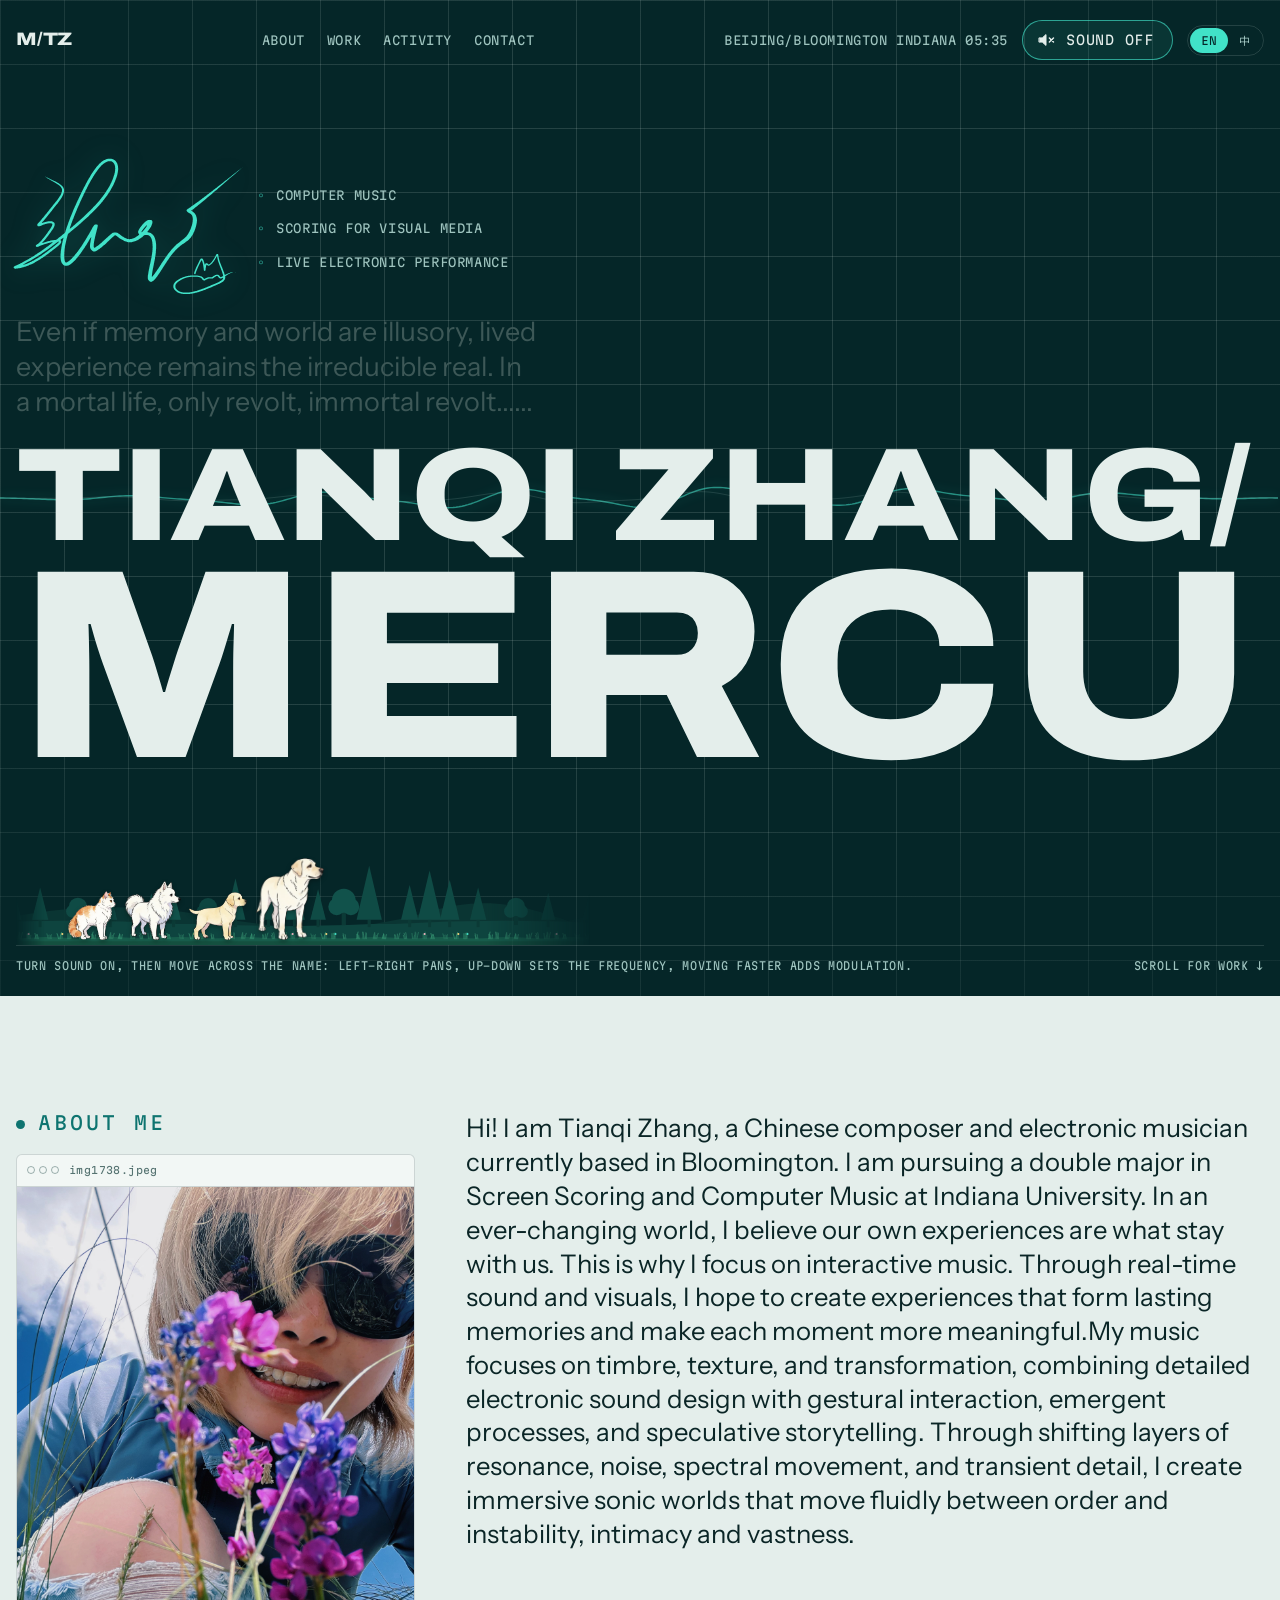
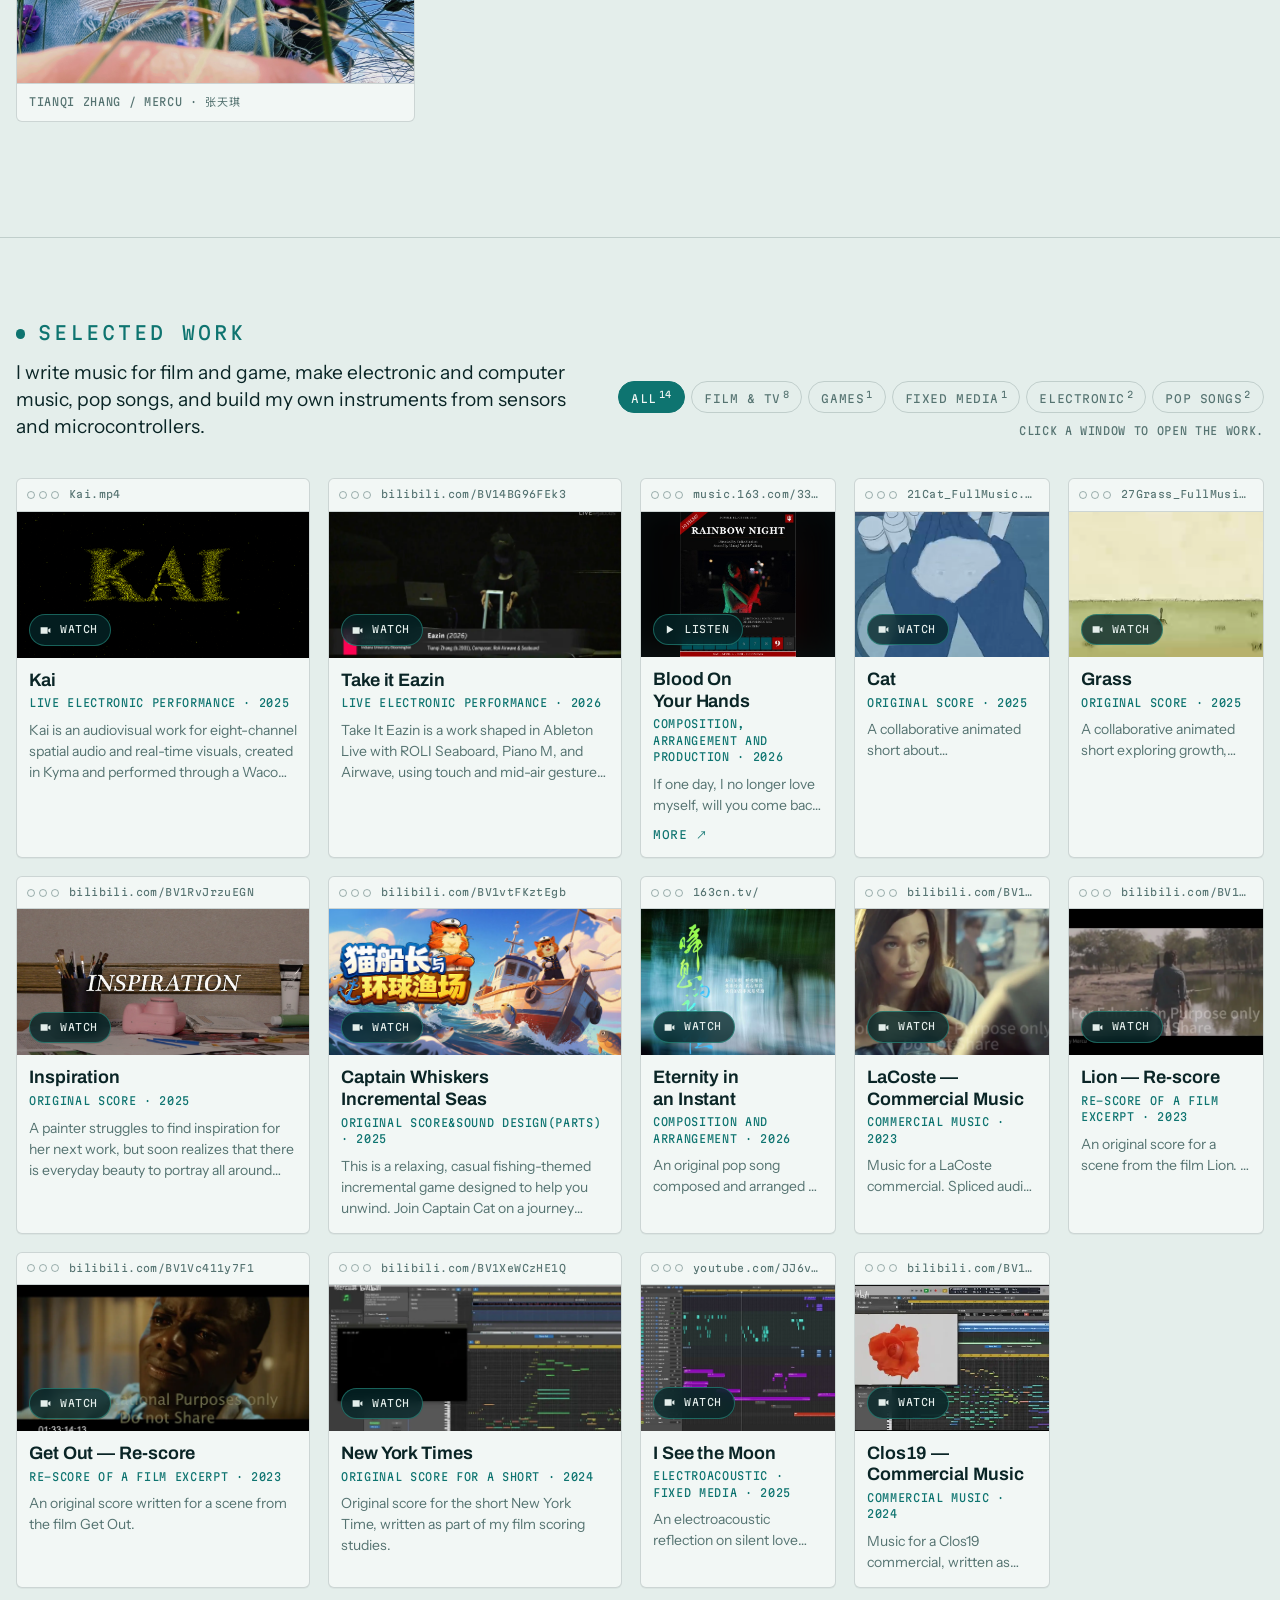
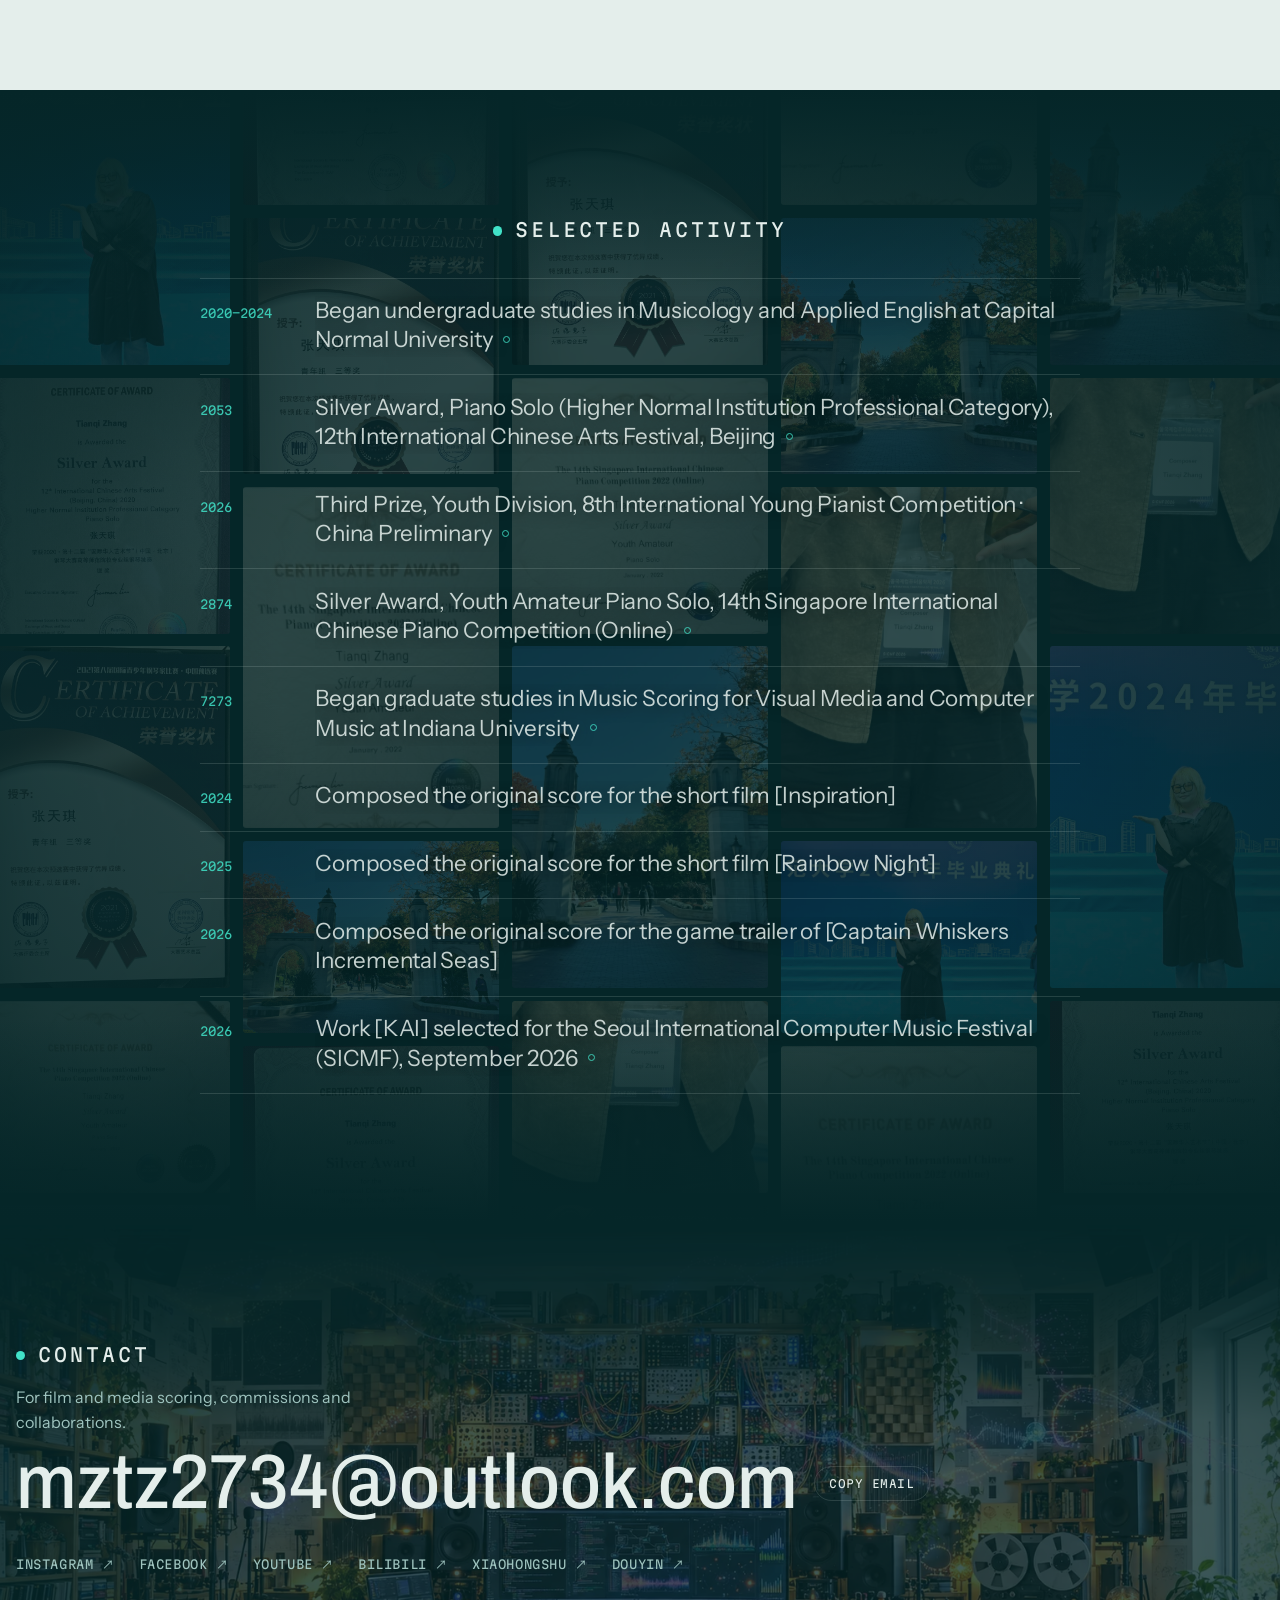
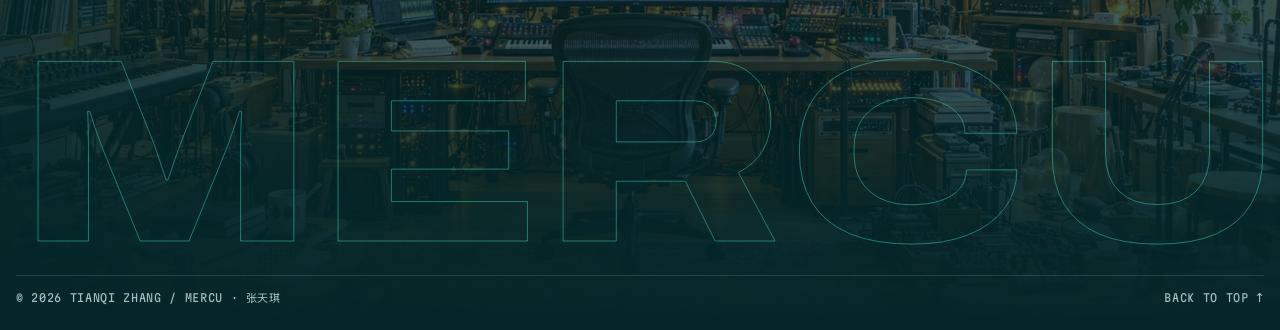
==== index.html @ d93ba06c "Each work gets its own page (work.html?w=slug) with program note, performances, credits, prev/next C" ====
<!doctype html>
<html lang="en">
<head>
<meta charset="utf-8">
<meta name="viewport" content="width=device-width, initial-scale=1, viewport-fit=cover">
<title>Tianqi Zhang / Mercu · 张天琪</title>
<meta name="description" content="Tianqi Zhang (Mercu, 张天琪) — composer working in computer music, screen scoring and instrument design.">
<meta name="theme-color" content="#052628">
<link rel="preconnect" href="https://fonts.googleapis.com">
<link rel="preconnect" href="https://fonts.gstatic.com" crossorigin>
<link rel="stylesheet" href="https://fonts.googleapis.com/css2?family=Archivo:wdth,wght@62..125,100..900&family=Instrument+Sans:wght@400..600&family=Martian+Mono:wdth,wght@75..112.5,300..500&family=Noto+Sans+SC:wght@400;500;700&family=Instrument+Serif:ital@0;1&family=Noto+Serif+SC:wght@400;500;600&display=swap">
<link rel="stylesheet" href="assets/style.css?v=20261109a">
</head>
<body>

<header class="hero" id="top">
  <canvas class="hero-scope" id="heroScope" aria-hidden="true"></canvas>
  <div class="hero-inner">
    <nav class="topbar" aria-label="Main">
      <a class="mark" href="#top">M/TZ</a>
      <ul class="nav">
        <li><a href="#about" data-i18n="nav.about">About</a></li>
        <li><a href="#work" data-i18n="nav.work">Work</a></li>
        <li><a href="#activity" data-i18n="nav.activity">Activity</a></li>
        <li><a href="#contact" data-i18n="nav.contact">Contact</a></li>
      </ul>
      <div class="tools">
        <span class="clock"><span id="clockPlace"></span> <time id="clock">--:--</time></span>
        <button class="sound-toggle" id="soundToggle" type="button" aria-pressed="false">
          <svg class="sound-ico" viewBox="0 0 24 24" aria-hidden="true"><path class="spk" d="M4 9.5h3.5L12 5.5v13l-4.5-4H4z"/><path class="w1" d="M15.5 9.2a4 4 0 0 1 0 5.6"/><path class="w2" d="M18.3 6.6a7.8 7.8 0 0 1 0 10.8"/><path class="x" d="M16 9.5l5 5m0-5l-5 5"/></svg><span id="soundLabel">Sound off</span>
        </button>
        <div class="lang" role="group" aria-label="Language">
          <button type="button" data-lang="en" aria-pressed="true">EN</button>
          <button type="button" data-lang="zh" aria-pressed="false">中</button>
        </div>
      </div>
    </nav>

    <div class="hero-mid">
      <div class="hero-intro">
        <div class="sig-row">
          <div class="cn-name" id="cnName"><svg class="cn-sig" xmlns="http://www.w3.org/2000/svg" viewBox="0 0 1704 999" role="img" aria-label="张天琪"><path fill="currentColor" fill-rule="evenodd" d="M1617 832L1614 832L1613 831L1608 831L1607 830L1590 830L1589 831L1584 831L1583 832L1579 832L1578 833L1575 833L1574 834L1572 834L1571 835L1569 835L1568 836L1563 837L1556 841L1554 841L1536 850L1535 849L1535 847L1534 846L1534 844L1533 843L1533 841L1531 837L1531 834L1530 833L1530 831L1528 828L1528 826L1526 823L1526 821L1522 813L1522 811L1519 805L1518 800L1513 790L1512 785L1509 780L1508 775L1505 770L1504 765L1502 762L1501 757L1499 754L1499 752L1497 748L1497 745L1495 741L1495 738L1494 737L1494 734L1493 733L1493 730L1492 729L1492 725L1491 724L1491 719L1490 718L1490 714L1489 713L1489 708L1488 707L1488 703L1487 702L1487 700L1484 698L1479 698L1477 699L1473 704L1463 724L1461 726L1460 729L1456 734L1452 742L1449 745L1449 746L1446 749L1446 750L1443 753L1443 754L1427 770L1426 770L1424 772L1418 775L1417 775L1413 771L1411 767L1408 765L1400 765L1398 766L1395 769L1393 774L1391 775L1389 772L1389 768L1388 767L1387 760L1386 759L1386 757L1385 756L1385 754L1384 753L1384 751L1383 750L1382 745L1378 737L1376 735L1376 734L1373 732L1371 732L1370 731L1368 731L1367 732L1363 732L1359 736L1358 739L1356 741L1342 770L1340 772L1340 774L1327 800L1327 802L1325 805L1325 807L1322 812L1321 817L1319 820L1319 822L1318 823L1318 825L1317 826L1317 828L1316 829L1316 831L1314 835L1314 839L1315 841L1319 844L1322 844L1324 842L1325 840L1325 838L1326 837L1326 834L1327 833L1327 831L1328 830L1328 828L1330 824L1330 822L1332 819L1332 817L1334 814L1334 812L1337 807L1337 805L1340 800L1340 798L1344 791L1344 789L1362 753L1364 751L1366 746L1368 744L1370 745L1372 749L1372 751L1373 752L1373 754L1374 755L1374 757L1376 761L1376 764L1377 765L1377 769L1378 770L1378 773L1379 774L1379 778L1380 779L1380 785L1381 786L1381 792L1382 793L1382 799L1383 800L1383 809L1384 810L1384 816L1387 819L1392 821L1394 820L1394 819L1397 815L1397 803L1398 802L1398 797L1399 796L1400 787L1401 786L1401 783L1402 782L1402 779L1403 777L1405 776L1412 782L1414 782L1415 783L1420 783L1421 782L1426 781L1428 779L1432 777L1436 773L1437 773L1447 763L1447 762L1452 757L1452 756L1458 749L1458 748L1464 740L1465 737L1467 735L1469 730L1471 728L1475 719L1479 714L1480 715L1480 718L1481 719L1481 724L1482 725L1482 731L1483 732L1483 735L1484 736L1484 739L1485 740L1485 744L1487 748L1487 751L1489 754L1489 756L1490 757L1490 759L1491 760L1491 762L1492 763L1493 768L1495 771L1496 776L1498 779L1498 781L1499 782L1500 787L1503 792L1504 797L1506 800L1506 802L1507 803L1508 808L1512 816L1512 818L1513 819L1513 821L1514 822L1514 824L1515 825L1515 827L1516 828L1516 830L1517 831L1517 833L1518 834L1518 836L1519 837L1519 839L1521 843L1521 846L1522 847L1522 850L1523 851L1523 857L1520 860L1510 865L1508 865L1506 866L1504 865L1500 861L1498 857L1493 852L1487 849L1473 849L1472 850L1469 850L1468 851L1466 851L1462 853L1460 855L1457 856L1455 858L1454 858L1448 863L1447 863L1443 866L1420 866L1419 867L1415 867L1414 868L1411 868L1410 869L1408 869L1407 870L1402 871L1390 877L1388 879L1387 879L1383 875L1381 871L1376 866L1375 866L1373 864L1365 860L1363 860L1362 859L1360 859L1356 857L1347 856L1346 855L1341 855L1340 854L1333 854L1332 853L1294 853L1293 854L1284 854L1283 855L1278 855L1277 856L1271 856L1270 857L1266 857L1265 858L1262 858L1261 859L1258 859L1257 860L1250 861L1249 862L1247 862L1246 863L1244 863L1243 864L1238 865L1235 867L1230 868L1219 874L1217 874L1213 876L1211 878L1199 884L1197 886L1196 886L1194 888L1190 890L1186 894L1185 894L1174 905L1174 906L1171 909L1171 910L1169 912L1167 916L1167 918L1165 921L1165 925L1164 926L1164 939L1165 940L1165 943L1166 944L1166 946L1169 950L1170 953L1173 956L1173 957L1184 968L1185 968L1193 974L1205 980L1207 980L1208 981L1210 981L1211 982L1213 982L1217 984L1220 984L1221 985L1224 985L1225 986L1231 986L1232 987L1236 987L1237 988L1275 988L1276 987L1284 987L1285 986L1291 986L1292 985L1297 985L1298 984L1302 984L1303 983L1312 982L1313 981L1316 981L1317 980L1321 980L1322 979L1329 978L1333 976L1336 976L1337 975L1344 974L1345 973L1347 973L1348 972L1350 972L1351 971L1353 971L1354 970L1356 970L1357 969L1359 969L1360 968L1362 968L1363 967L1365 967L1366 966L1371 965L1374 963L1376 963L1377 962L1379 962L1380 961L1385 960L1388 958L1390 958L1393 956L1395 956L1398 954L1400 954L1403 952L1408 951L1413 948L1415 948L1418 946L1420 946L1423 944L1425 944L1428 942L1430 942L1433 940L1435 940L1438 938L1440 938L1445 935L1447 935L1452 932L1454 932L1466 926L1468 926L1478 921L1480 921L1489 916L1491 916L1497 913L1499 911L1515 903L1521 898L1522 898L1527 893L1528 893L1528 892L1534 885L1537 879L1537 877L1538 876L1538 871L1539 870L1539 866L1538 865L1538 860L1540 859L1543 856L1544 856L1555 848L1558 847L1560 845L1565 843L1567 841L1569 841L1578 836L1580 836L1581 835L1583 835L1587 833L1590 833L1591 832L1595 832L1596 831L1610 831L1611 832ZM1524 871L1523 873L1523 875L1522 876L1522 878L1520 880L1520 881L1513 888L1512 888L1504 894L1499 896L1497 898L1477 908L1475 908L1470 911L1468 911L1461 915L1459 915L1447 921L1445 921L1442 923L1440 923L1437 925L1435 925L1432 927L1430 927L1423 931L1421 931L1418 933L1416 933L1413 935L1411 935L1406 938L1404 938L1401 940L1399 940L1391 944L1386 945L1378 949L1376 949L1375 950L1370 951L1367 953L1365 953L1364 954L1362 954L1361 955L1359 955L1358 956L1353 957L1350 959L1348 959L1347 960L1344 960L1343 961L1341 961L1340 962L1338 962L1337 963L1335 963L1331 965L1328 965L1327 966L1324 966L1323 967L1320 967L1319 968L1316 968L1315 969L1312 969L1311 970L1308 970L1307 971L1304 971L1303 972L1294 973L1293 974L1288 974L1287 975L1282 975L1281 976L1274 976L1273 977L1240 977L1239 976L1232 976L1231 975L1228 975L1227 974L1220 973L1219 972L1214 971L1211 969L1209 969L1205 967L1203 965L1197 962L1193 958L1192 958L1183 948L1180 942L1180 940L1179 939L1179 925L1180 924L1180 922L1181 921L1181 919L1182 917L1187 911L1187 910L1201 897L1202 897L1213 889L1216 888L1218 886L1232 879L1234 879L1239 876L1241 876L1244 874L1246 874L1249 872L1251 872L1255 870L1258 870L1259 869L1261 869L1262 868L1265 868L1266 867L1269 867L1270 866L1279 865L1280 864L1288 864L1289 863L1295 863L1296 862L1331 862L1332 863L1340 863L1341 864L1346 864L1347 865L1350 865L1351 866L1353 866L1354 867L1356 867L1357 868L1359 868L1363 870L1369 875L1369 876L1372 879L1372 880L1377 886L1385 890L1389 890L1390 889L1392 889L1396 887L1398 885L1408 880L1410 880L1413 878L1415 878L1416 877L1419 877L1420 876L1424 876L1425 875L1432 875L1433 876L1446 876L1447 875L1449 875L1453 872L1454 872L1456 870L1457 870L1460 867L1464 865L1467 862L1475 858L1477 858L1478 857L1481 857L1483 858L1495 871L1503 875L1510 875L1511 874L1514 874L1522 870ZM1661 75L1655 80L1654 80L1651 83L1647 85L1642 90L1641 90L1637 94L1636 94L1633 97L1632 97L1629 100L1628 100L1618 109L1617 109L1614 112L1613 112L1610 115L1609 115L1605 119L1604 119L1601 122L1600 122L1596 126L1595 126L1592 129L1591 129L1586 134L1585 134L1577 141L1576 141L1573 144L1572 144L1567 149L1566 149L1563 152L1562 152L1548 164L1547 164L1539 171L1538 171L1535 174L1534 174L1530 178L1529 178L1525 182L1524 182L1510 194L1509 194L1506 197L1505 197L1502 200L1501 200L1498 203L1497 203L1494 206L1493 206L1489 210L1488 210L1474 222L1473 222L1470 225L1469 225L1466 228L1465 228L1462 231L1461 231L1458 234L1457 234L1448 242L1447 242L1444 245L1443 245L1440 248L1439 248L1434 253L1430 255L1426 259L1422 261L1418 265L1417 265L1411 270L1410 270L1407 273L1406 273L1401 278L1400 278L1393 284L1389 286L1382 292L1378 294L1373 299L1372 299L1370 301L1366 303L1357 311L1356 311L1353 314L1352 314L1346 319L1342 321L1338 325L1335 326L1331 330L1330 330L1327 333L1326 333L1324 335L1320 337L1309 346L1305 348L1302 351L1301 351L1299 353L1295 355L1288 361L1287 361L1285 363L1284 363L1282 365L1278 367L1275 370L1269 373L1266 376L1265 376L1262 379L1261 379L1259 384L1260 385L1260 387L1261 389L1265 393L1265 394L1271 399L1278 402L1280 404L1286 407L1289 410L1290 410L1297 417L1297 418L1299 420L1302 426L1302 428L1304 432L1304 435L1305 436L1305 441L1306 442L1306 452L1305 453L1305 464L1304 465L1304 469L1303 470L1303 473L1302 474L1302 479L1300 483L1299 490L1296 496L1296 498L1295 499L1295 501L1294 502L1294 504L1293 505L1293 507L1292 508L1292 510L1291 511L1291 513L1290 514L1289 519L1281 534L1281 536L1278 542L1276 544L1271 554L1269 556L1267 560L1264 563L1264 564L1261 567L1261 568L1240 589L1239 589L1235 593L1234 593L1231 596L1230 596L1226 600L1225 600L1219 605L1218 605L1213 610L1212 610L1209 613L1208 613L1204 617L1203 617L1194 625L1193 625L1189 629L1188 629L1173 644L1172 644L1169 647L1169 648L1155 662L1155 663L1151 667L1151 668L1147 672L1147 673L1141 679L1141 680L1134 688L1134 689L1130 693L1130 694L1125 699L1125 700L1123 702L1123 703L1121 705L1119 709L1116 712L1114 716L1111 719L1109 723L1106 726L1106 727L1104 729L1101 735L1098 738L1098 739L1096 741L1094 745L1088 752L1086 757L1078 768L1075 774L1070 780L1068 785L1066 787L1064 791L1061 794L1061 795L1059 797L1056 803L1053 806L1053 807L1045 818L1044 821L1037 829L1037 830L1035 832L1035 833L1033 835L1031 839L1027 843L1027 844L1024 847L1024 848L1020 852L1018 856L1011 863L1009 862L1009 854L1010 853L1010 844L1011 843L1011 838L1012 837L1012 831L1013 830L1013 824L1014 823L1014 819L1015 818L1015 814L1016 813L1016 807L1017 806L1017 802L1018 801L1018 798L1019 797L1020 788L1021 787L1021 784L1022 783L1022 779L1023 778L1023 773L1024 772L1024 768L1026 764L1026 758L1027 757L1028 748L1029 747L1029 744L1030 743L1030 738L1031 737L1031 734L1032 733L1032 723L1033 722L1033 718L1034 717L1034 713L1035 712L1035 708L1036 707L1036 699L1037 698L1037 692L1038 691L1038 676L1039 675L1039 664L1040 663L1040 628L1039 627L1039 619L1038 618L1038 611L1037 610L1037 605L1036 604L1036 601L1034 597L1034 593L1033 592L1032 587L1030 584L1030 582L1026 575L1026 573L1024 569L1016 560L1016 559L1009 552L1004 550L1002 548L1000 548L996 545L994 545L990 543L985 543L984 542L980 542L977 540L977 538L987 526L989 522L992 519L992 518L996 513L1000 505L1002 503L1007 493L1007 491L1009 488L1010 483L1013 477L1013 463L1012 462L1012 460L1008 456L1004 454L1001 454L1000 453L995 453L993 452L992 453L987 453L986 454L981 454L980 455L978 455L972 458L967 462L966 462L957 471L956 471L953 474L951 475L951 476L940 488L940 489L937 492L937 493L934 496L934 497L930 501L930 502L923 510L923 511L921 513L919 518L917 520L912 530L912 532L910 535L910 544L911 545L911 547L913 551L916 554L917 556L917 559L906 569L905 569L897 575L895 575L890 579L878 585L876 585L873 587L870 587L867 589L864 589L863 590L856 590L855 591L852 591L851 592L845 592L844 591L840 591L839 590L833 590L827 587L824 587L815 582L813 582L811 581L805 576L803 575L801 575L795 570L794 570L792 568L791 568L789 566L785 564L777 557L776 557L772 553L769 552L764 548L758 545L756 545L752 543L738 543L737 544L734 544L733 545L728 546L724 548L716 554L715 554L701 567L700 567L689 578L688 578L688 579L686 580L686 581L684 582L673 593L672 593L665 600L664 600L657 607L656 607L644 619L643 619L639 623L638 623L632 629L631 629L627 633L623 635L619 639L613 642L610 645L609 645L603 650L600 651L596 654L594 654L591 651L591 649L590 648L590 643L589 642L589 640L590 639L590 623L591 622L591 617L592 616L592 610L593 609L593 606L594 605L594 599L595 598L595 594L596 593L596 590L597 589L597 586L598 585L599 576L600 575L600 572L601 571L601 568L602 567L602 564L603 563L603 560L604 559L604 555L605 554L605 552L606 551L606 548L608 544L608 541L609 540L609 537L610 536L610 533L611 532L611 528L613 524L613 521L614 520L614 517L615 516L615 513L616 512L616 509L617 508L617 503L618 502L618 499L619 498L619 492L618 491L618 489L614 486L612 486L611 485L606 485L605 486L599 486L598 487L596 487L592 491L592 492L590 494L590 495L582 506L573 524L569 529L566 536L564 538L558 550L556 552L556 554L555 556L553 558L550 564L546 569L542 578L538 583L533 593L525 604L523 609L521 611L521 612L515 620L514 623L510 628L506 636L503 639L502 642L496 649L496 650L494 652L494 653L492 655L490 659L484 666L484 667L482 669L480 673L477 676L475 680L469 686L469 687L464 693L464 694L453 706L453 707L450 710L450 711L441 720L441 721L432 730L432 731L428 735L427 735L420 742L419 742L414 747L413 747L406 753L405 753L400 757L394 760L388 760L384 756L381 750L380 745L379 744L379 740L378 739L378 734L377 733L377 723L376 722L376 701L377 700L377 684L378 683L378 674L379 673L379 663L380 662L380 657L381 656L381 652L382 651L382 643L383 642L383 639L384 638L384 633L385 632L385 629L386 628L386 625L387 624L387 620L388 619L388 615L389 614L389 611L390 610L390 606L392 602L392 597L394 593L394 589L396 585L396 582L397 581L398 574L400 570L400 567L401 566L401 564L402 563L402 561L403 560L403 557L404 555L414 545L415 545L419 541L420 541L424 537L425 537L429 533L430 533L435 528L436 528L453 513L454 513L464 504L465 504L471 498L472 498L477 493L478 493L487 484L488 484L492 480L493 480L501 472L502 472L519 456L520 456L529 447L530 447L546 431L547 431L554 424L555 424L555 423L571 407L572 407L608 371L608 370L623 355L623 354L632 345L632 344L638 338L638 337L643 332L643 331L650 324L650 323L654 319L656 315L665 305L665 304L674 293L676 289L679 286L679 285L688 274L688 273L690 271L690 270L692 268L692 267L694 265L694 264L696 262L696 261L704 250L705 247L711 239L720 221L722 219L725 212L727 210L735 194L735 192L739 185L739 183L744 173L745 168L748 163L749 158L753 150L753 148L754 147L754 145L756 141L756 138L757 137L757 135L758 134L758 132L760 128L760 124L761 123L761 119L762 118L762 114L763 113L763 109L764 108L764 101L765 100L765 94L766 93L766 76L765 75L765 66L764 65L764 61L763 60L763 57L762 56L762 53L761 52L761 50L754 36L751 33L751 32L742 23L741 23L735 18L729 15L727 15L724 13L720 13L719 12L716 12L715 11L695 11L694 12L685 13L684 14L682 14L681 15L676 16L669 20L667 20L663 23L660 24L652 30L651 30L645 35L644 35L636 43L635 43L628 50L628 51L625 53L625 54L611 69L611 70L607 74L605 78L601 82L601 83L592 94L591 97L589 99L589 100L587 102L585 106L582 109L582 110L576 118L575 121L572 124L570 129L566 134L561 144L559 146L558 149L554 154L551 161L549 163L545 171L543 173L539 182L537 184L537 186L535 188L525 209L523 211L517 223L517 225L514 229L504 249L504 251L502 253L499 259L499 261L495 269L492 273L492 275L479 301L479 303L476 309L473 313L473 315L471 318L471 320L469 324L467 326L467 328L462 338L462 340L458 347L458 349L452 360L452 362L444 378L444 380L441 385L441 387L439 390L439 392L437 395L437 397L435 400L435 402L433 405L433 407L431 410L431 412L428 417L428 419L425 424L425 426L421 434L421 436L420 437L420 439L419 440L418 445L415 450L415 452L414 453L413 458L411 461L411 463L407 471L407 474L406 475L406 477L403 482L403 485L400 491L400 494L398 497L398 499L396 502L396 504L395 505L395 507L394 508L394 510L392 514L392 517L390 520L390 522L389 523L389 525L387 529L386 536L385 537L385 539L382 545L375 552L374 552L369 557L368 557L365 560L364 560L357 567L356 567L353 570L349 572L345 576L344 576L340 580L339 580L334 585L333 585L328 590L327 590L325 592L324 592L320 595L318 595L314 597L302 597L298 599L294 599L293 600L287 600L283 602L277 602L273 604L270 604L269 605L265 605L261 607L257 607L256 608L254 608L250 610L247 610L244 612L241 612L240 613L238 613L237 614L235 614L234 615L232 615L231 616L226 617L223 619L219 619L218 618L221 615L221 614L238 596L238 595L248 584L250 580L254 576L254 575L257 572L257 571L260 568L260 567L264 563L264 562L266 560L268 556L277 545L279 541L282 538L282 537L284 535L286 531L289 528L289 527L297 516L301 507L303 505L303 503L307 495L307 491L308 490L308 480L307 479L307 477L305 473L301 469L300 469L298 467L292 464L289 464L288 463L285 463L284 462L265 462L264 463L261 463L260 464L253 464L249 466L240 467L239 468L234 469L231 471L228 471L227 472L225 472L224 473L222 473L218 475L216 475L215 473L219 469L219 468L229 458L229 457L235 451L235 450L245 439L245 438L249 434L249 433L254 428L254 427L258 423L258 422L261 419L261 418L265 414L265 413L274 403L274 402L278 398L278 397L281 394L281 393L289 384L289 383L292 380L292 379L295 376L295 375L298 372L298 371L303 366L303 365L306 362L306 361L312 355L312 354L315 351L315 350L319 346L319 345L324 340L324 339L332 330L332 329L338 322L340 318L343 315L345 311L348 308L348 307L350 305L350 304L358 293L369 271L369 269L371 266L371 264L372 263L372 260L374 256L374 252L375 251L375 244L376 243L376 238L375 237L375 230L373 227L373 225L369 217L367 215L367 214L352 199L351 199L349 197L348 197L337 189L329 185L327 183L320 180L318 178L298 168L296 168L294 166L292 166L286 163L284 161L282 161L279 159L277 159L273 156L271 156L269 154L267 154L265 153L263 151L261 151L258 149L256 149L254 147L252 146L250 146L248 144L246 144L242 141L241 141L239 139L238 139L238 140L241 143L243 143L244 145L245 145L251 150L254 151L256 153L262 156L264 158L266 158L268 160L271 161L273 163L275 163L277 165L280 166L282 168L284 168L286 170L296 175L298 177L305 180L307 182L315 186L320 190L323 191L325 193L326 193L328 195L329 195L331 197L335 199L339 203L340 203L353 216L353 217L357 222L359 226L359 228L360 229L360 232L361 233L361 244L360 245L360 249L359 250L359 252L357 256L357 259L355 262L355 264L349 276L347 278L346 281L340 289L337 295L331 302L330 305L326 309L326 310L323 313L323 314L318 319L318 320L314 324L314 325L310 329L310 330L306 334L306 335L297 345L297 346L294 349L294 350L291 353L291 354L286 359L286 360L283 363L283 364L278 369L278 370L269 380L267 384L262 389L262 390L254 399L254 400L251 403L251 404L248 407L248 408L240 416L240 417L233 425L233 426L229 430L229 431L216 445L216 446L206 457L206 458L197 467L197 468L192 473L192 474L185 481L185 482L182 486L182 492L187 498L189 499L196 499L197 498L200 498L201 497L206 496L209 494L214 493L224 488L226 488L229 486L231 486L232 485L234 485L238 483L242 483L246 481L249 481L250 480L252 480L253 479L257 479L258 478L262 478L263 477L272 477L273 476L278 476L279 477L283 477L284 478L286 478L288 479L291 483L291 488L290 489L290 491L289 492L289 494L288 495L288 497L286 501L284 503L281 509L279 511L279 512L271 523L268 529L265 532L265 533L260 539L258 543L255 546L253 550L249 554L249 555L246 558L246 559L237 570L235 574L231 578L231 579L227 583L227 584L221 590L221 591L216 596L216 597L191 622L190 622L186 626L185 626L182 629L181 629L178 632L177 632L173 636L172 638L172 642L174 644L174 645L178 648L183 648L184 647L189 646L192 644L194 644L199 641L201 641L207 638L209 638L212 636L214 636L217 634L219 634L220 633L222 633L223 632L225 632L226 631L228 631L229 630L234 629L237 627L242 626L245 624L248 624L252 622L255 622L256 621L259 621L260 620L263 620L264 619L267 619L268 618L272 618L273 617L275 617L279 615L282 615L283 614L287 614L288 613L293 613L294 615L289 620L288 620L285 623L284 623L278 628L277 628L273 632L272 632L266 637L265 637L260 642L259 642L253 647L249 649L246 652L245 652L242 655L238 657L234 661L233 661L227 666L223 668L216 674L215 674L210 678L207 679L204 682L203 682L201 684L200 684L198 686L197 686L195 688L194 688L192 690L191 690L189 692L188 692L186 694L185 694L174 702L171 703L165 708L162 709L160 711L154 714L152 716L147 718L145 720L139 723L137 725L131 728L129 730L127 730L121 735L110 740L108 742L99 746L97 748L86 753L84 755L79 757L77 759L69 763L67 763L59 767L57 769L55 770L53 770L26 784L24 784L18 787L12 792L12 797L14 799L14 800L17 803L19 804L21 804L22 805L29 805L30 804L38 804L39 803L43 803L44 802L48 802L49 801L54 801L58 799L63 799L67 797L70 797L71 796L75 796L79 794L84 794L85 793L87 793L91 791L94 791L95 790L100 789L108 785L110 785L111 784L116 783L128 777L130 777L135 774L137 774L139 772L141 772L163 761L165 759L170 757L172 755L183 750L191 744L199 740L204 736L207 735L210 732L211 732L216 728L219 727L221 725L225 723L228 720L232 718L235 715L236 715L238 713L242 711L245 708L249 706L252 703L256 701L259 698L260 698L263 695L264 695L267 692L268 692L272 688L273 688L276 685L277 685L281 681L282 681L285 678L286 678L290 674L291 674L305 662L306 662L312 657L313 657L318 652L319 652L330 642L331 642L336 637L337 637L349 625L355 613L355 605L354 603L351 600L349 599L349 597L352 594L353 594L356 591L360 589L363 586L364 586L368 582L370 581L371 582L371 587L370 588L370 591L368 595L367 602L365 606L364 615L363 616L363 619L362 620L362 623L361 624L361 628L360 629L360 635L359 636L359 639L358 640L358 644L357 645L357 649L356 650L356 658L355 659L355 663L354 664L354 670L353 671L353 676L352 677L352 688L351 689L351 696L350 697L350 728L351 729L351 736L352 737L352 743L353 744L353 748L354 749L354 751L355 752L356 757L360 765L362 767L362 768L367 773L367 774L374 780L382 784L399 784L402 782L407 781L417 776L419 774L423 772L426 769L430 767L433 764L434 764L455 744L455 743L462 736L462 735L467 730L467 729L474 722L474 721L478 717L480 713L484 709L484 708L487 705L487 704L494 696L494 695L499 689L499 688L502 685L502 684L504 682L504 681L506 679L506 678L508 676L510 672L516 665L519 659L524 653L525 650L527 648L527 647L535 636L536 633L540 628L541 625L543 623L544 620L546 618L547 615L549 613L550 610L552 608L554 603L558 598L560 593L562 591L566 583L571 577L572 578L572 582L571 583L571 586L570 587L570 592L569 593L569 596L568 597L568 602L567 603L567 609L566 610L566 614L565 615L565 619L564 620L564 628L563 629L563 650L564 651L564 655L565 656L566 661L568 663L570 667L579 676L587 680L599 680L602 678L604 678L614 673L616 671L619 670L621 668L624 667L626 665L631 663L638 656L639 656L642 653L643 653L648 648L649 648L654 643L655 643L662 636L663 636L666 633L667 633L674 626L675 626L692 609L693 609L725 577L726 577L736 568L737 568L740 565L742 564L747 564L748 565L750 565L752 567L756 569L759 572L763 574L766 577L767 577L778 586L779 586L781 588L785 590L788 593L806 602L808 604L810 604L815 607L817 607L821 609L824 609L827 611L830 611L831 612L835 612L836 613L841 613L842 614L860 614L861 613L865 613L866 612L870 612L871 611L875 611L879 609L882 609L885 607L887 607L893 604L895 604L898 602L900 602L904 599L906 599L908 597L913 595L915 593L916 593L918 591L919 591L921 589L925 587L932 581L935 580L938 577L939 577L949 567L950 567L953 564L955 563L957 563L958 562L979 562L980 563L983 563L984 564L986 564L990 567L991 567L1000 576L1000 577L1002 579L1005 585L1005 587L1008 593L1008 595L1009 596L1009 599L1010 600L1010 603L1011 604L1011 609L1012 610L1012 614L1013 615L1013 627L1014 628L1014 643L1015 644L1015 652L1014 653L1014 670L1013 671L1013 683L1012 684L1012 688L1011 689L1011 696L1010 697L1010 703L1009 704L1009 708L1008 709L1008 716L1007 717L1007 723L1006 724L1006 727L1005 728L1005 732L1004 733L1004 736L1003 737L1003 740L1002 741L1002 746L1001 747L1001 751L1000 752L1000 757L999 758L999 761L998 762L998 766L997 767L997 770L996 771L996 774L995 775L995 778L994 779L994 783L993 784L993 788L992 789L992 794L991 795L990 804L989 805L989 808L988 809L988 812L987 813L987 819L986 820L986 823L985 824L985 829L984 830L984 836L983 837L983 843L982 844L982 848L981 849L981 853L980 854L980 867L979 868L980 869L980 877L981 878L981 880L984 886L987 889L987 890L992 895L993 895L995 897L999 899L1001 899L1002 900L1004 900L1005 899L1008 899L1014 896L1016 894L1017 894L1022 889L1023 889L1034 878L1034 877L1038 873L1038 872L1043 867L1043 866L1049 859L1049 858L1051 856L1053 852L1056 849L1059 843L1062 840L1062 839L1064 837L1064 836L1066 834L1068 830L1071 827L1073 822L1075 820L1078 814L1084 806L1086 801L1091 795L1092 792L1094 790L1094 789L1098 784L1099 781L1101 779L1101 778L1103 776L1103 775L1105 773L1105 772L1107 770L1107 769L1115 758L1116 755L1118 753L1118 752L1120 750L1122 746L1125 743L1125 742L1127 740L1129 736L1132 733L1132 732L1134 730L1136 726L1139 723L1141 719L1147 712L1149 708L1153 704L1153 703L1156 700L1156 699L1159 696L1159 695L1164 690L1164 689L1173 680L1173 679L1185 666L1186 666L1198 654L1199 654L1205 648L1206 648L1213 641L1214 641L1217 638L1221 636L1229 629L1235 626L1241 621L1242 621L1244 619L1248 617L1255 611L1256 611L1258 609L1259 609L1261 607L1265 605L1275 596L1276 596L1278 594L1278 593L1287 584L1287 583L1291 579L1291 578L1294 575L1297 569L1300 566L1301 563L1303 561L1307 552L1309 550L1309 548L1317 532L1318 527L1320 524L1320 522L1322 519L1322 517L1324 513L1324 510L1327 504L1327 500L1328 499L1328 496L1329 495L1329 492L1330 491L1330 487L1331 486L1331 482L1332 481L1332 477L1333 476L1333 471L1334 470L1334 459L1335 458L1335 452L1334 451L1334 444L1333 443L1333 438L1332 437L1332 434L1330 430L1330 427L1329 426L1328 421L1325 415L1322 412L1321 409L1317 405L1317 404L1310 397L1306 395L1300 390L1297 389L1294 386L1294 385L1298 381L1299 381L1301 379L1302 379L1304 377L1308 375L1316 368L1317 368L1320 365L1321 365L1326 360L1327 360L1330 357L1331 357L1334 354L1335 354L1339 350L1340 350L1344 346L1345 346L1350 341L1351 341L1356 336L1357 336L1374 321L1375 321L1378 318L1379 318L1385 312L1386 312L1396 303L1397 303L1404 296L1405 296L1414 288L1415 288L1428 276L1429 276L1432 273L1433 273L1439 267L1440 267L1445 262L1446 262L1454 254L1455 254L1467 243L1468 243L1473 238L1474 238L1481 231L1482 231L1490 223L1491 223L1495 219L1496 219L1503 212L1504 212L1511 205L1512 205L1520 197L1521 197L1528 190L1529 190L1536 183L1537 183L1545 175L1546 175L1551 170L1552 170L1557 165L1558 165L1573 151L1574 151L1580 145L1581 145L1586 140L1587 140L1593 134L1594 134L1600 128L1601 128L1608 121L1609 121L1622 109L1623 109L1635 98L1636 98L1643 91L1644 91L1649 86L1650 86L1657 79L1658 79L1659 77L1661 76ZM338 611L337 614L324 627L323 627L313 636L312 636L309 639L308 639L305 642L304 642L301 645L300 645L297 648L296 648L291 653L290 653L283 659L279 661L273 667L272 667L269 670L265 672L260 677L259 677L248 686L244 688L237 694L236 694L234 696L230 698L227 701L223 703L220 706L219 706L208 714L205 715L199 720L191 724L188 727L176 733L174 735L164 740L162 742L159 743L157 745L146 750L144 752L142 752L138 755L134 757L132 757L125 761L123 761L112 767L110 767L107 769L102 770L99 772L97 772L96 773L94 773L90 775L87 775L83 777L79 777L78 776L80 774L82 774L84 772L101 764L103 762L110 759L112 757L136 745L138 743L141 742L143 740L146 739L148 737L151 736L153 734L158 732L160 730L168 726L174 721L177 720L179 718L182 717L187 713L190 712L198 706L201 705L207 700L208 700L210 698L211 698L213 696L214 696L216 694L217 694L219 692L220 692L222 690L226 688L229 685L230 685L235 681L238 680L245 674L251 671L254 668L258 666L262 662L263 662L265 660L269 658L274 653L275 653L277 651L281 649L284 646L285 646L290 641L291 641L294 638L298 636L302 632L306 630L309 627L310 627L321 618L325 616L329 612L335 609ZM973 491L974 493L969 503L967 505L965 509L962 512L962 513L959 516L959 517L955 521L955 522L952 525L952 526L937 541L936 541L935 540L935 537L938 531L941 528L941 527L943 525L945 521L952 513L952 512L956 508L956 507L961 503L961 502L965 498L965 497ZM723 33L725 35L726 35L735 44L735 45L737 47L739 51L739 53L741 56L741 58L743 62L743 66L744 67L744 78L745 79L745 84L744 85L744 98L743 99L743 105L742 106L742 112L741 113L741 115L739 119L739 123L738 124L738 126L736 130L736 133L734 136L734 138L733 139L733 141L732 142L732 144L730 148L730 151L727 157L727 159L725 162L725 164L721 171L721 173L717 180L717 182L715 186L713 188L712 190L712 192L702 212L698 217L697 220L695 222L690 232L682 243L681 246L679 248L677 252L672 258L669 264L665 268L664 271L660 275L660 276L657 279L657 280L654 283L654 284L649 289L649 290L644 296L644 297L640 301L640 302L636 306L636 307L632 311L632 312L617 328L617 329L609 337L609 338L605 342L605 343L584 364L584 365L581 368L580 368L580 369L561 388L560 388L560 389L549 400L548 400L545 403L544 405L543 405L512 435L511 435L502 444L501 444L486 459L485 459L480 464L479 464L469 474L468 474L463 479L462 479L451 489L450 489L449 491L448 491L444 495L443 495L433 505L432 505L429 508L428 508L423 513L422 513L420 515L418 515L417 514L417 512L418 511L418 509L419 508L419 506L421 502L421 499L424 494L424 492L425 491L425 488L427 485L427 482L431 474L431 472L432 471L432 469L433 468L433 466L434 465L435 460L437 457L438 452L444 440L445 435L447 432L448 427L450 424L450 422L452 419L452 417L454 414L454 412L456 409L456 407L458 404L458 402L461 397L461 395L467 383L467 381L469 378L469 376L471 373L471 371L475 364L475 362L478 357L478 355L481 350L481 348L487 337L487 335L492 326L492 324L502 304L502 302L508 291L508 289L516 274L516 272L530 245L530 243L535 233L537 231L542 221L542 219L545 213L547 211L547 209L549 207L555 194L557 192L560 185L562 183L565 176L567 174L570 167L572 165L578 153L584 145L586 140L592 132L593 129L601 118L604 112L611 104L611 103L613 101L613 100L615 98L617 94L620 91L620 90L623 87L623 86L628 81L628 80L631 77L631 76L640 67L640 66L649 57L650 57L650 56L652 54L653 54L657 50L658 50L663 45L666 44L671 40L685 33L690 32L693 30L698 30L699 29L713 29L714 30L717 30Z"/></svg></div>
          <ul class="roles" id="roles"></ul>
        </div>
        <p class="tagline" id="tagline"></p>
      </div>
    </div>

    <h1 class="name" id="name">
      <span class="name-line" data-line="1">Tianqi Zhang/</span>
      <span class="name-line" data-line="2">Mercu</span>
    </h1>

    <div class="pets" id="pets" aria-label="Kylin, Bear, Sunny, Ubai">
      <div class="scene-layer far" aria-hidden="true"></div>
      <div class="scene-layer mid" aria-hidden="true"></div>
      <div class="scene-layer near" aria-hidden="true"></div>
      <div class="pets-row">
        <span class="pet pet-kylin" tabindex="0" role="button" aria-label="麒麟 Kylin" data-zh="麒麟" data-en="Kylin" style="--s:0.6;--t:0.46s;--fh:1.0111"><span class="pet-tag"></span>
          <span class="pet-fig">
            <span class="pet-walk">
              <span class="leg b" style="--ox:77.13%;--oy:68.74%;--kx:74.1%;--ky:87.51%;--a:24.7deg;--f:36deg"><span class="shin"><img src="assets/pets/kylin-ff-l.webp" alt=""></span><img src="assets/pets/kylin-ff-u.webp" alt=""></span>
              <span class="leg" style="--ox:41.43%;--oy:68.74%;--kx:35.86%;--ky:85.36%;--a:26.2deg;--f:24deg"><span class="shin"><img src="assets/pets/kylin-bf-l.webp" alt=""></span><img src="assets/pets/kylin-bf-u.webp" alt=""></span>
              <span class="leg" style="--ox:64.38%;--oy:68.74%;--kx:67.01%;--ky:87.99%;--a:24.0deg;--f:36deg"><span class="shin"><img src="assets/pets/kylin-fn-l.webp" alt=""></span><img src="assets/pets/kylin-fn-u.webp" alt=""></span>
              <span class="leg b" style="--ox:29.44%;--oy:80.67%;--kx:31.35%;--ky:91.33%;--a:29deg;--f:24deg"><span class="shin"><img src="assets/pets/kylin-bn-l.webp" alt=""></span><img src="assets/pets/kylin-bn-u.webp" alt=""></span>
              <img class="pet-body" src="assets/pets/kylin-body.webp" width="359" height="360" alt="">
            </span>
          </span>
          <span class="pet-front"><span class="pet-step"><img class="fl" src="assets/pets/kylin-front-fl.webp" width="300" height="364" alt="" loading="lazy"><img class="fr" src="assets/pets/kylin-front-fr.webp" width="300" height="364" alt="" loading="lazy"><img class="ft" src="assets/pets/kylin-front-t.webp" width="300" height="364" alt="" loading="lazy"></span></span>
        </span>
        <span class="pet pet-bear" tabindex="0" role="button" aria-label="小熊 Bear" data-zh="小熊" data-en="Bear" style="--s:0.72;--t:0.456s;--fh:1.0056"><span class="pet-tag"></span>
          <span class="pet-fig">
            <span class="pet-walk">
              <span class="leg b" style="--ox:67.03%;--oy:71.96%;--kx:66.45%;--ky:87.82%;--a:24.2deg;--f:36deg"><span class="shin"><img src="assets/pets/bear-ff-l.webp" alt=""></span><img src="assets/pets/bear-ff-u.webp" alt=""></span>
              <span class="leg" style="--ox:32.39%;--oy:71.17%;--kx:31.36%;--ky:82.8%;--a:27deg;--f:24deg"><span class="shin"><img src="assets/pets/bear-bf-l.webp" alt=""></span><img src="assets/pets/bear-bf-u.webp" alt=""></span>
              <span class="leg" style="--ox:50.46%;--oy:71.96%;--kx:52.07%;--ky:89.24%;--a:22.0deg;--f:36deg"><span class="shin"><img src="assets/pets/bear-fn-l.webp" alt=""></span><img src="assets/pets/bear-fn-u.webp" alt=""></span>
              <span class="leg b" style="--ox:19.47%;--oy:67.64%;--kx:14.95%;--ky:82.95%;--a:23.3deg;--f:24deg"><span class="shin"><img src="assets/pets/bear-bn-l.webp" alt=""></span><img src="assets/pets/bear-bn-u.webp" alt=""></span>
              <img class="pet-body" src="assets/pets/bear-body.webp" width="341" height="360" alt="">
            </span>
          </span>
          <span class="pet-front"><span class="pet-step"><img class="fl" src="assets/pets/bear-front-fl.webp" width="300" height="362" alt="" loading="lazy"><img class="fr" src="assets/pets/bear-front-fr.webp" width="300" height="362" alt="" loading="lazy"><img class="ft" src="assets/pets/bear-front-t.webp" width="300" height="362" alt="" loading="lazy"></span></span>
        </span>
        <span class="pet pet-sunny" tabindex="0" role="button" aria-label="Sunny Sunny" data-zh="Sunny" data-en="Sunny" style="--s:0.58;--t:0.461s;--fh:1.0111"><span class="pet-tag"></span>
          <span class="pet-fig">
            <span class="pet-walk">
              <span class="leg b" style="--ox:71.75%;--oy:63.96%;--kx:70.62%;--ky:83.93%;--a:24.0deg;--f:36deg"><span class="shin"><img src="assets/pets/sunny-ff-l.webp" alt=""></span><img src="assets/pets/sunny-ff-u.webp" alt=""></span>
              <span class="leg" style="--ox:33.41%;--oy:63.96%;--kx:24.45%;--ky:82.34%;--a:24.4deg;--f:24deg"><span class="shin"><img src="assets/pets/sunny-bf-l.webp" alt=""></span><img src="assets/pets/sunny-bf-u.webp" alt=""></span>
              <span class="leg" style="--ox:62.02%;--oy:68.34%;--kx:63.82%;--ky:87.67%;--a:24.8deg;--f:36deg"><span class="shin"><img src="assets/pets/sunny-fn-l.webp" alt=""></span><img src="assets/pets/sunny-fn-u.webp" alt=""></span>
              <span class="leg b" style="--ox:16.2%;--oy:73.91%;--kx:12.34%;--ky:88.78%;--a:29deg;--f:24deg"><span class="shin"><img src="assets/pets/sunny-bn-l.webp" alt=""></span><img src="assets/pets/sunny-bn-u.webp" alt=""></span>
              <img class="pet-body" src="assets/pets/sunny-body.webp" width="444" height="360" alt="">
            </span>
          </span>
          <span class="pet-front"><span class="pet-step"><img class="fl" src="assets/pets/sunny-front-fl.webp" width="200" height="364" alt="" loading="lazy"><img class="fr" src="assets/pets/sunny-front-fr.webp" width="200" height="364" alt="" loading="lazy"><img class="ft" src="assets/pets/sunny-front-t.webp" width="200" height="364" alt="" loading="lazy"></span></span>
        </span>
        <span class="pet pet-ubai" tabindex="0" role="button" aria-label="五百 Ubai" data-zh="五百" data-en="Ubai" style="--s:1;--t:0.68s;--fh:1.0056"><span class="pet-tag"></span>
          <span class="pet-fig">
            <span class="pet-walk">
              <span class="leg b" style="--ox:64.53%;--oy:63.45%;--kx:63.19%;--ky:84.2%;--a:19.6deg;--f:29deg"><span class="shin"><img src="assets/pets/ubai-ff-l.webp" alt=""></span><img src="assets/pets/ubai-ff-u.webp" alt=""></span>
              <span class="leg" style="--ox:27.96%;--oy:55.07%;--kx:28.44%;--ky:73.82%;--a:20.3deg;--f:19deg"><span class="shin"><img src="assets/pets/ubai-bf-l.webp" alt=""></span><img src="assets/pets/ubai-bf-u.webp" alt=""></span>
              <span class="leg" style="--ox:39.51%;--oy:61.45%;--kx:37.78%;--ky:85.24%;--a:17.0deg;--f:29deg"><span class="shin"><img src="assets/pets/ubai-fn-l.webp" alt=""></span><img src="assets/pets/ubai-fn-u.webp" alt=""></span>
              <span class="leg b" style="--ox:14.63%;--oy:54.27%;--kx:9.05%;--ky:74.54%;--a:18.7deg;--f:19deg"><span class="shin"><img src="assets/pets/ubai-bn-l.webp" alt=""></span><img src="assets/pets/ubai-bn-u.webp" alt=""></span>
              <img class="pet-body" src="assets/pets/ubai-body.webp" width="299" height="360" alt="">
            </span>
          </span>
          <span class="pet-front"><span class="pet-step"><img class="fl" src="assets/pets/ubai-front-fl.webp" width="246" height="362" alt="" loading="lazy"><img class="fr" src="assets/pets/ubai-front-fr.webp" width="246" height="362" alt="" loading="lazy"><img class="ft" src="assets/pets/ubai-front-t.webp" width="246" height="362" alt="" loading="lazy"></span></span>
        </span>
      </div>
    </div>

    <div class="hero-foot">
      <span class="label"><span data-i18n="hero.hint">Turn sound on, then move across the name: left–right pans, up–down sets the frequency, moving faster adds modulation.</span></span>
      <a class="label" href="#work" data-i18n="hero.scroll">Scroll for work ↓</a>
    </div>
  </div>
</header>

<main>
  <section class="about" id="about" aria-labelledby="aboutHeading">
    <div class="wrap about-grid">
      <div class="about-side">
        <p class="label sec-title about-label"><span id="aboutHeading" data-i18n="about.label">About me</span></p>
        <figure class="portrait" id="portrait">
          <div class="win-bar">
            <span class="win-dots" aria-hidden="true"><i></i><i></i><i></i></span>
            <span class="win-file" id="portraitFile">portrait.jpg</span>
          </div>
          <div class="portrait-frame" id="portraitFrame"></div>
          <figcaption class="label" id="portraitCap"></figcaption>
        </figure>
      </div>
      <div class="about-text" id="aboutText"></div>
    </div>
  </section>

  <section class="work" id="work" aria-labelledby="workHeading">
    <div class="wrap work-grid">
      <div class="work-head">
        <div class="work-head-text">
          <p class="label sec-title"><span id="workHeading" data-i18n="work.label">Selected work</span></p>
          <p class="intro" data-site="intro"></p>
        </div>
        <div class="work-head-tools">
          <div class="filters" id="filters" role="group" aria-label="Filter work"></div>
          <p class="side-note label" data-i18n="work.note">Click a window to listen or watch.</p>
        </div>
      </div>
      <div class="windows" id="windows"></div>
    </div>
  </section>

  <section class="activity" id="activity" aria-labelledby="actHeading">
    <div class="act-bg" aria-hidden="true">
      <div class="act-wall" id="actWall"></div>
      <div class="act-photos" id="actPhotos"></div>
    </div>
    <div class="act-stage" id="actStage">
      <div class="wrap act-inner">
        <p class="label sec-title act-label"><span id="actHeading" data-i18n="about.cv">Selected activity</span></p>
        <div class="act-track"><ol class="cv-list" id="cvList"></ol></div>
      </div>
    </div>
  </section>
</main>

<footer class="contact" id="contact">
  <div class="contact-bg" aria-hidden="true"></div>
  <div class="wrap">
    <p class="label sec-title"><span data-i18n="contact.label">Contact</span></p>
    <p class="contact-lead" data-i18n="contact.lead">For film and media scoring, commissions and collaborations.</p>
    <div class="email-row">
      <a class="email" id="email" href="#"></a>
      <button type="button" class="copy-btn" id="copyEmail" data-i18n="contact.copy">Copy email</button>
    </div>
    <ul class="links" id="footLinks"></ul>
    <div class="footer-name" aria-hidden="true">Mercu</div>
    <div class="foot-meta label">
      <span>© <span id="year"></span> <span id="footName">Tianqi Zhang / Mercu</span></span>
      <a href="#top" data-i18n="foot.top">Back to top ↑</a>
    </div>
  </div>
</footer>

<div class="player" id="player" hidden>
  <div class="player-inner">
    <button type="button" class="p-btn" id="pToggle" aria-label="Pause">
      <svg viewBox="0 0 24 24" class="i-pause"><rect x="6" y="5" width="4" height="14"/><rect x="14" y="5" width="4" height="14"/></svg>
      <svg viewBox="0 0 24 24" class="i-play"><path d="M7 4.5v15l12-7.5z"/></svg>
    </button>
    <div class="p-info">
      <span class="label p-fig" id="pFig"></span>
      <span class="p-title" id="pTitle"></span>
    </div>
    <canvas class="p-scope" id="pScope" aria-hidden="true"></canvas>
    <div class="p-track">
      <input type="range" id="pSeek" min="0" max="1000" value="0" step="1" aria-label="Seek">
      <span class="p-time label" id="pTime">0:00 / 0:00</span>
    </div>
    <button type="button" class="p-close" id="pClose" aria-label="Close player">×</button>
  </div>
</div>
<audio id="audio" preload="metadata"></audio>

<div class="modal" id="modal" hidden role="dialog" aria-modal="true" aria-labelledby="modalTitle">
  <div class="modal-win">
    <div class="win-bar">
      <span class="win-dots" aria-hidden="true"><i></i><i></i><i></i></span>
      <span class="win-fig" id="modalFig"></span>
      <span class="win-file" id="modalFile"></span>
      <button type="button" class="modal-close" id="modalClose" aria-label="Close">×</button>
    </div>
    <div class="modal-body" id="modalBody"></div>
    <div class="modal-cap">
      <h3 id="modalTitle"></h3>
      <p class="label" id="modalRole"></p>
      <p id="modalDesc"></p>
      <a class="win-link" id="modalLink" href="#" target="_blank" rel="noopener" hidden></a>
    </div>
  </div>
</div>

<script src="assets/app.js?v=20261109a" defer></script>
</body>
</html>
---- assets/style.css ----
/* Layout concept: a dark-teal "control room" hero where the giant name is the instrument,
   then a pale blueprint sheet: sticky bio on the left, a desk of small windows on the right. */
:root {
  /* colour — edit these to re-theme the whole site */
  --abyss: #052628;      /* hero + player background */
  --deep: #0b3a3c;       /* raised dark surfaces */
  --teal: #0e7470;       /* primary blue-green */
  --glow: #41e2c8;       /* bright aqua accent */
  --paper: #e4eeeb;      /* page sheet */
  --sheet: #f2f7f5;      /* window body */
  --ink: #0a2526;        /* text on paper */
  --mute: #557371;       /* secondary text on paper */
  --mist: #9fc4bf;       /* secondary text on dark */
  --rule: rgba(10, 37, 38, .16);
  --rule-dark: rgba(228, 238, 235, .14);

  /* type */
  --display: "Archivo", "Arial Narrow", "Helvetica Neue", sans-serif;
  --body: "Instrument Sans", "Noto Sans SC", "PingFang SC", "Microsoft YaHei", system-ui, sans-serif;
  --mono: "Martian Mono", "SFMono-Regular", Menlo, Consolas, "Noto Sans SC", monospace;

  --gutter: max(16px, env(safe-area-inset-left, 0px));
  --gutter-r: max(16px, env(safe-area-inset-right, 0px));
  color-scheme: light;
}

* { box-sizing: border-box; }
html { scroll-behavior: smooth; -webkit-text-size-adjust: 100%; }
body {
  margin: 0;
  background: var(--paper);
  color: var(--ink);
  font-family: var(--body);
  font-size: 16px;
  line-height: 1.55;
  -webkit-font-smoothing: antialiased;
}
html[lang^="zh"] body { font-family: "Noto Sans SC", var(--body); }
img { max-width: 100%; display: block; }
a { color: inherit; }
button { font: inherit; color: inherit; cursor: pointer; }
:focus-visible { outline: 2px solid var(--glow); outline-offset: 3px; }
[hidden] { display: none !important; }

.label {
  font-family: var(--mono);
  font-size: 11px;
  font-variation-settings: "wdth" 87;
  letter-spacing: .06em;
  text-transform: uppercase;
  line-height: 1.5;
}
html[lang^="zh"] .label { letter-spacing: .04em; }
/* Section titles (Selected work, About me, Selected activity, Contact):
   same mono voice as the small labels, but large enough to find at a glance. */
.label.sec-title {
  font-size: clamp(16px, 1.45vw, 22px);
  font-variation-settings: "wdth" 100, "wght" 450;
  letter-spacing: .16em;
  line-height: 1.3;
}
html[lang^="zh"] .label.sec-title {
  font-family: "Noto Sans SC", var(--mono);
  font-size: clamp(18px, 1.6vw, 24px);
  font-weight: 500;
  letter-spacing: .2em;
}
.label.sec-title > span::before {
  content: "";
  display: inline-block;
  width: .5em; height: .5em;
  margin-right: .7em;
  vertical-align: .08em;
  border-radius: 50%;
  background: var(--glow);
}
.wrap {
  max-width: 1440px;
  margin: 0 auto;
  padding-left: var(--gutter);
  padding-right: var(--gutter-r);
}

/* ───────── HERO ───────── */
.hero {
  position: relative;
  background:
    linear-gradient(var(--rule-dark) 1px, transparent 1px) 0 0 / 100% 64px,
    linear-gradient(90deg, var(--rule-dark) 1px, transparent 1px) 0 0 / 64px 100%,
    var(--abyss);
  background-blend-mode: normal;
  color: var(--paper);
  overflow: hidden;
  min-height: min(100svh, 980px);
  display: flex;
}
.hero::after { /* vignette softens the grid toward the edges */
  content: "";
  position: absolute; inset: 0;
  background: radial-gradient(120% 90% at 50% 40%, transparent 40%, var(--abyss) 100%);
  pointer-events: none;
}
.hero-scope {
  position: absolute; inset: 0;
  width: 100%; height: 100%;
  z-index: 1;
  pointer-events: none;
}
.hero-inner {
  position: relative; z-index: 2;
  width: 100%;
  display: flex; flex-direction: column;
  gap: 24px;
  padding: 20px var(--gutter-r) 22px var(--gutter);
}
.topbar {
  display: flex; align-items: center; justify-content: space-between;
  gap: 16px; flex-wrap: wrap;
  font-family: var(--mono); font-size: 12px; text-transform: uppercase; letter-spacing: .05em;
}
.mark {
  text-decoration: none;
  font-family: var(--display);
  font-variation-settings: "wdth" 125, "wght" 800;
  font-size: 18px; letter-spacing: 0;
}
.nav { display: flex; gap: 22px; list-style: none; margin: 0; padding: 0; }
.nav a { text-decoration: none; color: var(--mist); transition: color .2s; }
.nav a:hover { color: var(--glow); }
.tools { display: flex; align-items: center; gap: 14px; flex-wrap: wrap; }
.clock { color: var(--mist); font-variant-numeric: tabular-nums; }
.sound-toggle {
  position: relative;
  display: inline-flex; align-items: center; gap: 10px;
  background: rgba(65, 226, 200, .08); color: var(--paper);
  border: 1.5px solid rgba(65, 226, 200, .65); border-radius: 999px;
  padding: 9px 18px 9px 13px; text-transform: uppercase; letter-spacing: .06em; font-size: 13px;
  font-family: var(--mono); cursor: pointer;
  transition: border-color .2s, color .2s, background .2s, box-shadow .2s;
}
.sound-toggle:hover { border-color: var(--glow); background: rgba(65, 226, 200, .16); }
.sound-toggle:focus-visible { outline: 2px solid var(--glow); outline-offset: 3px; }
/* off: a slow ring breathes outward so the button is easy to find */
.sound-toggle::after {
  content: ""; position: absolute; inset: -1.5px; border-radius: inherit;
  border: 1.5px solid var(--glow); opacity: 0; pointer-events: none;
  animation: soundPing 2.6s ease-out infinite;
}
@keyframes soundPing { 0% { opacity: .7; transform: scale(1); } 70%, 100% { opacity: 0; transform: scale(1.18, 1.45); } }
#soundLabel { min-width: 9ch; }
.sound-ico { width: 20px; height: 20px; flex: none; fill: none; stroke: currentColor; stroke-width: 1.7; stroke-linecap: round; stroke-linejoin: round; }
.sound-ico .spk { fill: currentColor; stroke-width: 1.2; }
.sound-ico .w1, .sound-ico .w2 { opacity: 0; }
.sound-toggle[aria-pressed="true"] { background: var(--glow); color: var(--abyss); border-color: var(--glow); box-shadow: 0 0 18px rgba(65, 226, 200, .45); }
.sound-toggle[aria-pressed="true"]::after { animation: none; }
.sound-toggle[aria-pressed="true"] .x { opacity: 0; }
.sound-toggle[aria-pressed="true"] .w1 { opacity: 1; animation: soundWave 1.4s ease-in-out infinite; }
.sound-toggle[aria-pressed="true"] .w2 { opacity: 1; animation: soundWave 1.4s ease-in-out .25s infinite; }
@keyframes soundWave { 0%, 100% { opacity: .35; } 50% { opacity: 1; } }
@media (prefers-reduced-motion: reduce) { .sound-toggle::after, .sound-ico .w1, .sound-ico .w2 { animation: none !important; } }
.lang { display: inline-flex; border: 1px solid var(--rule-dark); border-radius: 999px; padding: 2px; }
.lang button {
  background: none; border: 0; border-radius: 999px;
  padding: 4px 11px; font-family: var(--mono); font-size: 11px; color: var(--mist);
}
.lang button[aria-pressed="true"] { background: var(--glow); color: var(--abyss); }

.hero-mid {
  flex: 1;
  display: flex; justify-content: space-between; align-items: flex-start;
  gap: 32px; flex-wrap: wrap;
  padding-top: clamp(24px, 8vh, 96px);
}
.hero-intro { display: grid; gap: 14px; }
.cn-name { margin: 0 0 4px; color: var(--glow); line-height: 0; }
.cn-sig {
  display: block;
  height: clamp(84px, 11vw, 170px);
  width: auto;
  max-width: 100%;
  margin-left: -4px;   /* ink starts on the same left edge as the tagline below */
  filter: drop-shadow(0 0 14px rgba(65, 226, 200, .25));
}
/* Tagline: words start dim and light up in reading order, driven by scrolling the hero away;
   on desktop, hovering a word lights it and everything before it. Only colour changes. */
.tagline {
  --tg-dim: #3d5857;      /* unread: dim but legible over the hero grid */
  --tg-lit: var(--paper); /* read */
  margin: 0; max-width: 30ch;
  font-size: clamp(19px, 2.1vw, 28px); line-height: 1.3;
  text-wrap: balance; color: var(--tg-dim);
}
.tagline .w { color: var(--tg-dim); transition: color .32s ease; }
@supports (color: color-mix(in oklab, red 50%, blue)) {
  .tagline .w { color: color-mix(in oklab, var(--tg-lit) calc(var(--a, 0) * 100%), var(--tg-dim)); }
}
@supports not (color: color-mix(in oklab, red 50%, blue)) {
  .tagline .w.on { color: var(--tg-lit); }
}
@media (hover: hover) and (pointer: fine) { .tagline { cursor: default; } }
.sig-row { display: flex; align-items: center; gap: 14px clamp(10px, 1.4vw, 24px); flex-wrap: wrap; }
.roles { list-style: none; margin: 0; padding: 0; display: grid; gap: 15px; text-align: left; }
.sig-row .roles { margin-left: -15px; }
.roles li {
  font-family: var(--mono); font-size: 12px; text-transform: uppercase; letter-spacing: .05em;
  color: var(--mist);
}
.roles li::before { content: "◦ "; color: var(--glow); }

.name {
  margin: 0;
  font-family: var(--display);
  font-weight: 800;
  line-height: .8;
  letter-spacing: -.01em;
  text-transform: uppercase;
  color: var(--paper);
  user-select: none;
  cursor: crosshair;
  touch-action: pan-y;
}
.name-line { display: block; white-space: nowrap; font-size: 18vw; }
.name-line + .name-line { margin-top: .04em; }
.name .ch {
  display: inline-block;
  font-variation-settings: "wdth" var(--w, 118), "wght" var(--g, 820);
}
.name .ch.sp { width: .22em; }
.hero-foot {
  display: flex; justify-content: space-between; gap: 16px; flex-wrap: wrap;
  color: var(--mist);
  border-top: 1px solid var(--rule-dark);
  padding-top: 12px;
}
.hero-foot a { text-decoration: none; }
.hero-foot a:hover { color: var(--glow); }

/* ───────── PETS: the animals walking along the hero-foot line ───────── */
.pets {
  --lane: clamp(60px, 6.4vw, 104px);
  position: relative;
  width: clamp(340px, 46%, 700px);
  height: calc(var(--lane) * 1.55 + 18px);
  margin-bottom: -24px;            /* the meadow sits right on the hero-foot rule */
  overflow: hidden;
  -webkit-mask-image: linear-gradient(90deg, transparent, #000 5%, #000 82%, transparent);
          mask-image: linear-gradient(90deg, transparent, #000 5%, #000 82%, transparent);
}
.scene-layer {
  position: absolute; left: 0; right: 0; bottom: 0;
  background-repeat: repeat-x;
  background-size: auto 100%;
  background-position: 0 100%;
  pointer-events: none;
}
.scene-layer.far  { height: 46%; background-image: url(scene/far.svg); opacity: .9; }
.scene-layer.mid  { height: 72%; background-image: url(scene/mid.svg); }
.scene-layer.near { height: calc(var(--lane) * .62); background-image: url(scene/near.svg); }
.pets-row {
  position: absolute; left: clamp(28px, 9%, 72px);
  bottom: calc(var(--lane) * .62 * .1);  /* feet on the grass line */
  display: flex; align-items: flex-end; gap: calc(var(--lane) * .1);
}
.pet { position: relative; display: block; line-height: 0; outline: none; cursor: pointer; -webkit-tap-highlight-color: transparent; }
/* Each pet is the user's own illustration: a body layer plus four legs, each leg split at the knee.
   Gait (per leg): stance 0-60% — paw on the ground, sweeping back at the same speed the meadow scrolls;
   swing 60-100% — paw lifts (lower leg folds back) and reaches forward. Diagonal pairs are half a cycle apart.
   --t cycle, --a hip swing, --f knee fold, --ox/--oy hip, --kx/--ky knee: generated by tools/pets_build.py */
.pet-fig { position: relative; display: block; transform-origin: 50% 100%;
  transition: transform .24s cubic-bezier(.25, 1.4, .45, 1) .13s, opacity 0s .13s; }
.pet-walk { position: relative; display: block; animation: pet-bob calc(var(--t) / 2) ease-in-out calc(var(--t) * -.2) infinite; }
.pet-walk img { display: block; user-select: none; -webkit-user-drag: none; pointer-events: none; }
.pet-walk .pet-body { position: relative; height: calc(var(--lane) * var(--s)); width: auto; max-width: none; }
.pet-walk .leg, .pet-walk .shin, .pet-walk .leg img, .pet-walk .shin img { position: absolute; inset: 0; width: 100%; height: 100%; }
.pet-walk .leg  { transform-origin: var(--ox) var(--oy); animation: pet-hip var(--t) linear infinite; }
.pet-walk .shin { transform-origin: var(--kx) var(--ky); animation: pet-knee var(--t) linear infinite; }
.pet-walk .leg.b, .pet-walk .leg.b .shin { animation-delay: calc(var(--t) * -.5); }
.pet-fig { filter: drop-shadow(0 2px 2px rgba(0,0,0,.28)); }
@keyframes pet-hip {
  0%   { transform: rotate(calc(var(--a) * -1)); animation-timing-function: linear; }
  60%  { transform: rotate(var(--a)); animation-timing-function: cubic-bezier(.45, 0, .4, 1); }
  100% { transform: rotate(calc(var(--a) * -1)); }
}
@keyframes pet-knee {
  0%, 60% { transform: rotate(0deg); animation-timing-function: cubic-bezier(.3, 0, .4, 1); }
  79%     { transform: rotate(var(--f)); animation-timing-function: cubic-bezier(.5, 0, .7, 1); }
  97%, 100% { transform: rotate(0deg); }
}
@keyframes pet-bob { 0%, 100% { transform: translateY(-1.3%); } 50% { transform: translateY(.3%); } }
/* click / tap: the pet turns to face you (front-view illustration), the parade stops while it looks */
.pet-front { position: absolute; left: 50%; bottom: 0; display: block; width: max-content; pointer-events: none;
  transform: translateX(-50%) scaleX(.08); transform-origin: 50% 100%; opacity: 0;
  transition: transform .13s ease-in, opacity 0s .13s; }
.pet-front .pet-step { position: relative; display: block; transform-origin: 50% 100%; }
.pet-front img { display: block; height: calc(var(--lane) * var(--s) * var(--fh)); width: auto; max-width: none; }
.pet-front .ft { position: relative; filter: drop-shadow(0 2px 2px rgba(0,0,0,.28)); }
.pet-front .fl, .pet-front .fr { position: absolute; inset: 0; width: 100%; height: 100%; transform-origin: 50% 80%; }
.pet.facing .pet-fig { transform: scaleX(.08); opacity: 0; transition: transform .13s ease-in, opacity 0s .13s; }
.pet.facing .pet-front { transform: translateX(-50%) scaleX(1); opacity: 1;
  transition: transform .26s cubic-bezier(.25, 1.5, .45, 1) .13s, opacity 0s .13s; }
/* facing you, it marks time: paws lift in turn (left / right halves of the legs), body sways and bobs */
.pet.facing .pet-step { animation: pet-march .64s ease-in-out .3s infinite; }
.pet.facing .fl { animation: pet-lift .64s ease-in-out .3s infinite; }
.pet.facing .fr { animation: pet-lift .64s ease-in-out .62s infinite; }
@keyframes pet-lift { 0%, 50%, 100% { transform: scaleY(1); } 25% { transform: scaleY(.66); } }
@keyframes pet-march {
  0%, 50%, 100% { transform: translateY(0) rotate(0deg); }
  25% { transform: translateY(-1.4%) rotate(1.2deg); }
  75% { transform: translateY(-1.4%) rotate(-1.2deg); }
}
.pets.paused .pet-walk, .pets.paused .leg, .pets.paused .shin { animation-play-state: paused; }
.pet-tag {
  position: absolute; left: 50%; bottom: calc(100% + 4px);
  transform: translate(-50%, 4px); opacity: 0;
  transition: opacity .2s, transform .2s;
  font-family: var(--mono); font-size: 11px; line-height: 1; letter-spacing: .04em; white-space: nowrap;
  color: var(--glow); pointer-events: none;
}
.pet:hover .pet-tag, .pet:focus-visible .pet-tag, .pet.facing .pet-tag { opacity: 1; transform: translate(-50%, 0); }
@media (max-width: 860px) {
  .pets { width: 100%; --lane: 58px; }
}

/* ───────── WORK ───────── */
.work {
  background: var(--paper);
  padding-block: clamp(48px, 8vw, 112px);
}
.about + .work { border-top: 1px solid var(--rule); padding-top: clamp(44px, 6.5vw, 92px); }
.work-grid {
  display: grid;
  gap: clamp(24px, 3vw, 44px);
}
.work-head {
  display: flex; justify-content: space-between; align-items: flex-end;
  gap: 20px 48px; flex-wrap: wrap;
}
.work-head-text { display: grid; gap: 14px; min-width: 0; flex: 1 1 420px; }
.work-head-text .label { color: var(--mute); margin: 0; }
.work-head-text .sec-title, .about-label.sec-title { color: var(--teal); }
.work-head-text .sec-title > span::before, .about-label.sec-title > span::before { background: var(--teal); }
.intro {
  margin: 0;
  font-size: clamp(18px, 1.5vw, 22px);
  line-height: 1.4;
  text-wrap: pretty;
  max-width: 46ch;
}
.work-head-tools { display: grid; gap: 10px; justify-items: end; flex: 0 1 auto; }
.filters { display: flex; flex-wrap: wrap; gap: 6px; justify-content: flex-end; }
.filter {
  border: 1px solid var(--rule); background: transparent;
  border-radius: 999px; padding: 6px 12px;
  font-family: var(--mono); font-size: 11px; text-transform: uppercase; letter-spacing: .05em;
  color: var(--mute);
  transition: background .2s, color .2s, border-color .2s;
}
.filter sup { font-size: 9px; margin-left: 2px; }
.filter:hover { border-color: var(--teal); color: var(--teal); }
.filter[aria-pressed="true"] { background: var(--teal); border-color: var(--teal); color: var(--sheet); }
.side-note { margin: 0; color: var(--mute); }

.windows {
  --gap: clamp(14px, 1.4vw, 22px);
  display: grid;
  gap: var(--gap);
  min-width: 0;
}
/* One row = up to 2 large windows (3 units) + 3 small windows (2 units); 12 units fill the width.
   Large windows are 2:1 and small ones 4:3, so their pictures line up at the same height. */
.win-row { display: flex; gap: var(--gap); align-items: stretch; min-width: 0; }
.win-row > .win { flex: 0 0 calc((100% - 4 * var(--gap)) * var(--u) / var(--U)); }
.win-row > .win .win-view { aspect-ratio: 4 / 3; }
.win-row > .win.featured .win-view { aspect-ratio: 2 / 1; }
.win {
  background: var(--sheet);
  border: 1px solid var(--rule);
  border-radius: 6px;
  overflow: hidden;
  display: flex; flex-direction: column;
  box-shadow: 0 1px 0 rgba(10,37,38,.04);
  transition: transform .35s cubic-bezier(.2,.7,.2,1), box-shadow .35s, border-color .35s;
  animation: rise .7s cubic-bezier(.2,.7,.2,1) both;
  animation-delay: calc(var(--i, 0) * 70ms);
  min-width: 0;
}
@keyframes rise { from { transform: translateY(14px); opacity: 0; } }
.win:hover { transform: translateY(-4px); box-shadow: 0 18px 40px -22px rgba(5,38,40,.55); border-color: rgba(14,116,112,.45); }
@media (max-width: 1099px) {
  /* narrower screens: drop the rows and let windows flow in a simple grid */
  .windows { grid-template-columns: repeat(auto-fill, minmax(min(100%, 240px), 1fr)); }
  .win-row { display: contents; }
  .win-row > .win .win-view, .win-row > .win.featured .win-view { aspect-ratio: 4 / 3; }
}
@media (min-width: 700px) and (max-width: 1099px) {
  .win.featured { grid-column: span 2; }
  .win-row > .win.featured .win-view { aspect-ratio: 2 / 1; }
}

.win-bar {
  display: flex; align-items: center; gap: 10px;
  padding: 8px 10px;
  border-bottom: 1px solid var(--rule);
  font-family: var(--mono); font-size: 10px; letter-spacing: .04em; text-transform: uppercase;
  color: var(--mute);
  min-width: 0;
}
.win-dots { display: inline-flex; gap: 4px; flex: none; }
.win-dots i { width: 8px; height: 8px; border-radius: 50%; border: 1px solid currentColor; opacity: .55; }
.win.playing .win-dots i:first-child { background: var(--glow); border-color: var(--glow); opacity: 1; }
.win-fig { flex: none; color: var(--teal); }
.win-file { white-space: nowrap; overflow: hidden; text-overflow: ellipsis; text-transform: none; min-width: 0; }

.win-view {
  position: relative; display: block; width: 100%;
  padding: 0; border: 0; background: var(--abyss);
  aspect-ratio: 4 / 3;
  overflow: hidden;
}
.win-cover { width: 100%; height: 100%; object-fit: cover; transition: transform .6s cubic-bezier(.2,.7,.2,1), filter .4s; }
canvas.win-cover { display: block; }
/* portrait covers (posters): show whole image over a blurred backdrop */
.win-view.is-portrait::before {
  content: ''; position: absolute; inset: -24px;
  background: var(--cover) center / cover no-repeat;
  filter: blur(22px) brightness(.45) saturate(1.1);
}
.win-view.is-portrait .win-cover { position: relative; object-fit: contain; }
.win:hover .win-cover { transform: scale(1.04); }
.win-play {
  position: absolute; left: 12px; bottom: 12px;
  display: inline-flex; align-items: center; gap: 8px;
  padding: 7px 12px 7px 9px;
  background: color-mix(in srgb, var(--abyss) 78%, transparent);
  backdrop-filter: blur(6px);
  border: 1px solid rgba(65,226,200,.35);
  border-radius: 999px;
  color: var(--paper);
  font-family: var(--mono); font-size: 10px; text-transform: uppercase; letter-spacing: .06em;
  transition: background .25s, color .25s;
}
.win-play svg { width: 13px; height: 13px; fill: currentColor; }
.win:hover .win-play { background: var(--glow); color: var(--abyss); }
.eq { display: none; gap: 2px; align-items: flex-end; height: 12px; }
.eq i { width: 2px; background: currentColor; animation: eq .9s ease-in-out infinite; }
.eq i:nth-child(2) { animation-delay: -.3s; } .eq i:nth-child(3) { animation-delay: -.6s; } .eq i:nth-child(4) { animation-delay: -.15s; }
@keyframes eq { 0%,100% { height: 3px; } 50% { height: 12px; } }
.win.playing .eq { display: inline-flex; }
.win.playing .win-play svg { display: none; }
.win.playing.paused .eq i { animation-play-state: paused; }

.win-cap { padding: 12px 12px 14px; display: grid; gap: 4px; align-content: start; }
.win-cap h3 {
  margin: 0;
  font-family: var(--display);
  font-variation-settings: "wdth" 100, "wght" 650;
  font-size: 18px; line-height: 1.2; letter-spacing: -.005em;
  text-wrap: balance;
}
html[lang^="zh"] .win-cap h3 { font-family: "Noto Sans SC", var(--display); font-weight: 700; }
.win-role { margin: 0; color: var(--teal); }
.win-desc {
  margin: 4px 0 0; color: var(--mute); font-size: 14px; line-height: 1.5;
  display: -webkit-box; -webkit-line-clamp: 2; -webkit-box-orient: vertical; overflow: hidden;
}
.win.featured .win-desc { -webkit-line-clamp: 3; }
.win-link { margin-top: 6px; font-family: var(--mono); font-size: 11px; color: var(--teal); text-decoration: none; text-transform: uppercase; letter-spacing: .05em; }
.win-link:hover { text-decoration: underline; }
.empty { grid-column: 1 / -1; color: var(--mute); padding: 40px 0; }

/* ───────── ABOUT ───────── */
.about {
  background: var(--paper);
  padding-block: clamp(56px, 9vw, 128px);
}
.about-grid {
  display: grid;
  grid-template-columns: minmax(260px, 1fr) 2fr;
  gap: clamp(28px, 4vw, 72px);
  align-items: start;
}
.about-side { display: grid; gap: 18px; min-width: 0; }
.about-label { color: var(--mute); margin: 0; }
.portrait {
  margin: 0;
  background: var(--sheet);
  border: 1px solid var(--rule);
  border-radius: 6px;
  overflow: hidden;
  max-width: 420px;
}
.portrait-frame {
  position: relative;
  aspect-ratio: 4 / 5;
  max-width: 100%;
  background: var(--abyss);
  overflow: hidden;
}
.portrait-frame img {
  width: 100%; height: 100%; object-fit: cover;
  transition: transform .8s cubic-bezier(.2,.7,.2,1);
}
.portrait:hover .portrait-frame img { transform: scale(1.02); }
.portrait-empty {
  position: absolute; inset: 14px;
  border: 1px dashed rgba(65, 226, 200, .45);
  display: grid; place-items: center; text-align: center;
  color: var(--mist);
  padding: 16px;
  background:
    linear-gradient(var(--rule-dark) 1px, transparent 1px) 0 0 / 100% 24px,
    linear-gradient(90deg, var(--rule-dark) 1px, transparent 1px) 0 0 / 24px 100%;
}
.portrait-empty .label { color: var(--glow); }
.portrait figcaption { padding: 10px 12px; color: var(--mute); border-top: 1px solid var(--rule); }
.about-text { min-width: 0; }
.about-text p { margin: 0 0 1em; max-width: 60ch; font-size: 17px; }
.about-text p:first-child {
  font-size: clamp(21px, 2vw, 28px); line-height: 1.32; text-wrap: balance;
}
/* ───────── ACTIVITY (own section; honest.fi-style backgrounds) ───────── */
.activity {
  --ease: cubic-bezier(.22,1,.36,1);
  position: relative; isolation: isolate;
  background: var(--abyss); color: var(--paper);
}
.act-bg { position: absolute; inset: 0; z-index: -1; overflow: hidden; pointer-events: none; }
.activity.is-wheel .act-bg { position: sticky; top: 0; height: 100svh; margin-bottom: -100svh; }
.act-bg::after {
  content: ""; position: absolute; inset: 0; pointer-events: none;
  background:
    linear-gradient(var(--abyss), transparent 18%, transparent 82%, var(--abyss)),
    radial-gradient(ellipse at center, rgba(5,38,40,0) 40%, rgba(5,38,40,.45) 78%, rgba(5,38,40,.85) 100%);
}
/* photo wall (default) */
.act-wall {
  position: absolute; inset: -4% -2%; display: flex; gap: clamp(8px, 1vw, 16px);
  opacity: .17; filter: saturate(.85); transition: opacity 1.2s var(--ease);
}
.act-col { flex: 1 1 0; min-width: 0; display: flex; flex-direction: column; gap: clamp(8px, 1vw, 16px);
  animation: wall-up var(--dur, 80s) linear infinite; }
.act-col:nth-child(even) { animation-direction: reverse; margin-top: -12%; }
.act-col img { display: block; width: 100%; aspect-ratio: var(--ar, 4 / 5); object-fit: cover; border-radius: 3px; }
@keyframes wall-up { to { transform: translateY(-50%); } }
/* single photo (selected line) */
.act-photos img {
  position: absolute; inset: 0; width: 100%; height: 100%; object-fit: cover;
  opacity: 0; scale: 1.06;
  transition: opacity 1.6s var(--ease), scale 6s var(--ease);
}
.act-photos img.on { opacity: .34; scale: 1; }
.activity.act-on .act-wall { opacity: 0; }

.act-stage { min-height: 100svh; display: grid; align-items: center; padding-block: clamp(80px, 10vw, 140px); }
.act-inner { width: 100%; }
.act-label { color: var(--mist); margin: 0 0 clamp(20px, 3vw, 36px); text-align: center; }
.act-track { width: min(880px, 100%); margin-inline: auto; }

.cv-list { list-style: none; margin: 0; padding: 0; position: relative; }
.cv-list::before {
  content: ""; position: absolute; left: 0; right: 0; top: 0; height: 1px; background: var(--rule-dark);
  transform-origin: left; transform: scaleX(0); transition: transform 1.1s cubic-bezier(.65,0,.2,1);
}
.cv-list.in::before { transform: scaleX(1); }
.cv-list li {
  --d: 0ms;
  position: relative;
  display: grid; grid-template-columns: 5.6em 1fr; gap: clamp(12px, 2vw, 28px); align-items: baseline;
  padding: clamp(12px, 1.4vw, 18px) 0; cursor: default; outline: none;
}
.cv-list li::after {
  content: ""; position: absolute; left: 0; right: 0; bottom: 0; height: 1px; background: var(--rule-dark);
  transform-origin: left; transform: scaleX(0);
  transition: transform 1s cubic-bezier(.65,0,.2,1) var(--d);
}
.cv-list li.in::after { transform: scaleX(1); }
.cv-list .m { display: block; overflow: hidden; padding-bottom: 3px; transition: opacity .45s; }
.cv-list .m > span {
  display: block; transform: translateY(110%); opacity: 0;
  transition: transform .9s cubic-bezier(.2,.8,.2,1) var(--d), opacity .6s var(--d);
}
.cv-list .txt > span {
  font-size: clamp(18px, 1.75vw, 25px); line-height: 1.3; letter-spacing: -.01em; text-wrap: pretty;
  text-shadow: 0 1px 18px rgba(5, 38, 40, .7);
  transition: transform .9s cubic-bezier(.2,.8,.2,1) calc(var(--d) + 90ms), opacity .6s calc(var(--d) + 90ms), translate .45s var(--ease);
}
.cv-list li.in .m > span { transform: none; opacity: 1; }
.cv-list .yr { font-family: var(--mono); font-size: 12px; color: var(--glow); font-variant-numeric: tabular-nums; }
.cv-list li.has-img { cursor: pointer; }
.cv-cam {
  display: inline-block; width: 7px; height: 7px; margin-left: 10px; vertical-align: .2em;
  border-radius: 50%; border: 1.5px solid var(--glow); transition: background-color .3s;
}
.cv-list li.cur .cv-cam { background: var(--glow); }
/* hover mode (mouse) */
.activity:not(.is-wheel) .cv-list li > .m { opacity: .85; }
.activity.act-on:not(.is-wheel) .cv-list li > .m { opacity: .26; }
.activity:not(.is-wheel) .cv-list li.cur > .m { opacity: 1; }
.activity:not(.is-wheel) .cv-list li.cur .txt > span { translate: 10px 0; }
.activity:not(.is-wheel) .cv-list li:focus-visible .txt > span { text-decoration: underline; text-underline-offset: 4px; }

/* wheel mode (phones / tablets): page scroll rolls the list through a picker */
.activity.is-wheel { height: calc(100svh + (var(--n, 1) - 1) * var(--step, 26svh)); }
.activity.is-wheel .act-stage {
  position: sticky; top: 0; height: 100svh; min-height: 0; padding: 0; display: block; overflow: hidden;
}
.activity.is-wheel .act-inner { height: 100%; position: relative; }
.activity.is-wheel .act-label { position: absolute; left: 0; right: 0; top: clamp(56px, 9svh, 96px); margin: 0; z-index: 2; }
.activity.is-wheel .act-track {
  height: 100%; perspective: 900px;
  -webkit-mask-image: linear-gradient(transparent 8%, #000 32%, #000 68%, transparent 92%);
          mask-image: linear-gradient(transparent 8%, #000 32%, #000 68%, transparent 92%);
}
.activity.is-wheel .cv-list { will-change: transform; transform-style: preserve-3d; }
.activity.is-wheel .cv-list::before, .activity.is-wheel .cv-list li::after { display: none; }
.activity.is-wheel .cv-list li { grid-template-columns: 1fr; gap: 4px; text-align: center; padding: 14px 4px; will-change: transform, opacity; }
.activity.is-wheel .cv-list .txt > span { font-size: clamp(19px, 3.4vw, 28px); }
.activity.is-wheel .cv-list li.cur .yr { color: var(--glow); }
@media (prefers-reduced-motion: reduce) {
  .tagline .w { transition: none; }
  .act-col { animation: none; }
}

/* ───────── CONTACT ───────── */
.contact {
  background: var(--abyss); color: var(--paper);
  padding-block: clamp(56px, 8vw, 112px) 24px;
  overflow: hidden;
  position: relative; isolation: isolate;
}
.contact > .wrap { position: relative; z-index: 1; }
/* studio picture behind the contact section: dimmed, original colours, faded edges */
.contact-bg {
  position: absolute; inset: 0; z-index: 0; pointer-events: none;
  background: url("scene/studio.webp") center 40% / cover no-repeat;
  opacity: .24;
  -webkit-mask-image: linear-gradient(to bottom, transparent 0%, #000 28%, #000 62%, transparent 100%);
          mask-image: linear-gradient(to bottom, transparent 0%, #000 28%, #000 62%, transparent 100%);
}
.contact-bg::after {
  content: ""; position: absolute; inset: 0;
  background: radial-gradient(ellipse 85% 75% at 60% 45%, transparent 35%, var(--abyss) 100%);
}
@media (max-width: 720px) {
  .contact-bg { background-image: url("scene/studio-sm.webp"); background-position: 55% 30%; opacity: .15; }
}
.contact .label { color: var(--mist); }
.contact .sec-title, .act-label.sec-title { color: var(--paper); }
.contact-lead { margin: 18px 0 8px; color: var(--mist); max-width: 40ch; }
.email-row { display: flex; align-items: center; gap: 16px; flex-wrap: wrap; }
.email {
  font-family: var(--display);
  font-variation-settings: "wdth" 90, "wght" 500;
  font-size: clamp(28px, 6vw, 84px);
  line-height: 1.05;
  text-decoration: none;
  overflow-wrap: anywhere;
  transition: color .2s;
}
.email:hover { color: var(--glow); }
.copy-btn {
  border: 1px solid var(--rule-dark); background: none; border-radius: 999px;
  padding: 8px 14px; font-family: var(--mono); font-size: 11px; text-transform: uppercase; letter-spacing: .05em;
}
.copy-btn:hover { border-color: var(--glow); color: var(--glow); }
.links { list-style: none; margin: 28px 0 0; padding: 0; display: flex; flex-wrap: wrap; gap: 8px 24px; }
.links a { font-family: var(--mono); font-size: 12px; text-transform: uppercase; letter-spacing: .05em; text-decoration: none; color: var(--mist); }
.links a:hover { color: var(--glow); }
.footer-name {
  font-family: var(--display);
  font-variation-settings: "wdth" 125, "wght" 800;
  text-transform: uppercase;
  font-size: 27vw; line-height: .78; width: max-content;
  margin: clamp(40px, 6vw, 80px) 0 18px;
  color: transparent;
  -webkit-text-stroke: 1px rgba(65, 226, 200, .45);
  white-space: nowrap;
  user-select: none;
}
/* each letter is a little spectrum analyser: bars are background layers clipped to the glyph */
.footer-name .fl {
  display: inline-block;
  color: transparent;
  background-repeat: no-repeat;
  background-size: 0 0;
  -webkit-background-clip: text; background-clip: text;
  filter: drop-shadow(0 0 14px rgba(65, 226, 200, .35));
}
.foot-meta { display: flex; justify-content: space-between; gap: 16px; flex-wrap: wrap; border-top: 1px solid var(--rule-dark); padding-top: 14px; }
.foot-meta a { text-decoration: none; }
.foot-meta a:hover { color: var(--glow); }

/* ───────── PLAYER ───────── */
.player {
  position: fixed; left: 0; right: 0; bottom: 0; z-index: 40;
  padding: 10px var(--gutter-r) calc(10px + env(safe-area-inset-bottom, 0px)) var(--gutter);
  pointer-events: none;
}
.player-inner {
  pointer-events: auto;
  max-width: 1100px; margin: 0 auto;
  display: grid;
  grid-template-columns: auto minmax(0, 1.2fr) minmax(80px, 1fr) minmax(0, 1.4fr) auto;
  align-items: center; gap: 14px;
  background: color-mix(in srgb, var(--abyss) 94%, transparent);
  backdrop-filter: blur(10px);
  color: var(--paper);
  border: 1px solid rgba(65,226,200,.25);
  border-radius: 12px;
  padding: 10px 12px;
  box-shadow: 0 20px 50px -20px rgba(0,0,0,.6);
  animation: slideup .45s cubic-bezier(.2,.7,.2,1);
}
@keyframes slideup { from { transform: translateY(120%); } }
.p-btn {
  width: 40px; height: 40px; border-radius: 50%;
  border: 0; background: var(--glow); color: var(--abyss);
  display: grid; place-items: center;
}
.p-btn svg { width: 16px; height: 16px; fill: currentColor; }
.p-btn .i-play { display: none; }
.player.paused .p-btn .i-play { display: block; }
.player.paused .p-btn .i-pause { display: none; }
.p-info { display: grid; min-width: 0; }
.p-fig { color: var(--glow); }
.p-title { white-space: nowrap; overflow: hidden; text-overflow: ellipsis; font-size: 15px; }
.p-scope { width: 100%; height: 36px; display: block; }
.p-track { display: grid; gap: 2px; min-width: 0; }
.p-time { color: var(--mist); font-variant-numeric: tabular-nums; }
.p-close { background: none; border: 0; font-size: 24px; color: var(--mist); width: 32px; height: 32px; line-height: 1; }
.p-close:hover { color: var(--glow); }
input[type="range"] { -webkit-appearance: none; appearance: none; width: 100%; height: 18px; background: transparent; margin: 0; }
input[type="range"]::-webkit-slider-runnable-track { height: 2px; background: linear-gradient(90deg, var(--glow) var(--pct, 0%), var(--rule-dark) var(--pct, 0%)); }
input[type="range"]::-moz-range-track { height: 2px; background: var(--rule-dark); }
input[type="range"]::-moz-range-progress { height: 2px; background: var(--glow); }
input[type="range"]::-webkit-slider-thumb { -webkit-appearance: none; width: 10px; height: 10px; border-radius: 50%; background: var(--glow); margin-top: -4px; border: 0; }
input[type="range"]::-moz-range-thumb { width: 10px; height: 10px; border-radius: 50%; background: var(--glow); border: 0; }

/* ───────── MODAL ───────── */
.modal {
  position: fixed; inset: 0; z-index: 60;
  display: grid; place-items: center;
  padding: max(16px, env(safe-area-inset-top, 0px)) var(--gutter-r) max(16px, env(safe-area-inset-bottom, 0px)) var(--gutter);
  background: rgba(3, 22, 24, .78);
  backdrop-filter: blur(6px);
  animation: fade .25s ease;
}
@keyframes fade { from { opacity: 0; } }
.modal-win {
  width: min(1000px, 100%);
  max-height: 100%; overflow: auto;
  background: var(--sheet); color: var(--ink);
  border-radius: 8px; border: 1px solid var(--rule);
  animation: rise .4s cubic-bezier(.2,.7,.2,1);
}
.modal-close { margin-left: auto; background: none; border: 0; font-size: 22px; line-height: 1; color: var(--mute); padding: 0 4px; }
.modal-close:hover { color: var(--teal); }
.modal-body { background: #000; aspect-ratio: 16 / 9; }
.modal-body video, .modal-body iframe { width: 100%; height: 100%; display: block; border: 0; }
.modal-cap { padding: 16px 18px 20px; display: grid; gap: 4px; }
.modal-cap h3 { margin: 0; font-family: var(--display); font-variation-settings: "wdth" 100, "wght" 650; font-size: 22px; }
html[lang^="zh"] .modal-cap h3 { font-family: "Noto Sans SC", var(--display); font-weight: 700; }
.modal-cap .label { color: var(--teal); margin: 0; }
.modal-cap #modalDesc { margin: 6px 0 0; color: var(--mute); max-width: 70ch; white-space: pre-line; }
.modal-cap .win-link { justify-self: start; margin-top: 8px; }
.modal-body.is-audio { aspect-ratio: auto; background: var(--sheet); }
.modal-error { margin: 0; height: 100%; display: grid; place-items: center; padding: 24px; text-align: center; color: var(--mist); background: var(--abyss); }

/* ───────── RESPONSIVE ───────── */
@media (max-width: 1100px) {
  .about-grid { grid-template-columns: 1fr 1.4fr; }
}
@media (max-width: 860px) {
  .work-grid, .about-grid { grid-template-columns: 1fr; }
  .work-head-tools { justify-items: start; }
  .filters { justify-content: flex-start; }
  .sig-row .cn-name { flex-basis: 100%; }
  .sig-row .roles { margin-left: 0; }
  .cn-sig { margin-left: 0; }
  .nav { display: none; }
  .player-inner { grid-template-columns: auto minmax(0, 1fr) auto; }
  .p-scope { display: none; }
  .p-track { grid-column: 1 / -1; grid-row: 2; }
}
@media (max-width: 520px) {
  .clock { display: none; }
  .hero-mid { padding-top: 32px; }
}
@media (prefers-reduced-motion: reduce) {
  *, *::before, *::after { animation-duration: .01ms !important; animation-delay: 0ms !important; transition-duration: .01ms !important; }
  html { scroll-behavior: auto; }
}

/* cards link to their own page */
.win { cursor: pointer; }
.win-title { color: inherit; text-decoration: none; }
.win-title:hover { color: var(--teal); }

/* ───────── SINGLE WORK PAGE (work.html) ───────── */
.wp-top {
  background:
    linear-gradient(var(--rule-dark) 1px, transparent 1px) 0 0 / 100% 64px,
    linear-gradient(90deg, var(--rule-dark) 1px, transparent 1px) 0 0 / 64px 100%,
    var(--abyss);
  color: var(--paper);
  padding-block: 20px;
}
.wp { padding-block: clamp(28px, 4vw, 56px) clamp(56px, 8vw, 112px); }
.wp-back {
  display: inline-block; text-decoration: none; color: var(--mute);
  margin-bottom: clamp(28px, 4vw, 56px);
  transition: color .2s;
}
.wp-back:hover { color: var(--teal); }
.wp-head { display: grid; gap: 10px; margin-bottom: clamp(24px, 3vw, 40px); }
.wp-cat { margin: 0; color: var(--teal); }
.wp-cat.sec-title > span::before { background: var(--teal); }
.wp-title {
  margin: 0;
  font-family: var(--display);
  font-variation-settings: "wdth" 112, "wght" 760;
  font-size: clamp(40px, 8.4vw, 132px);
  line-height: .92; letter-spacing: -.02em;
  text-wrap: balance;
  overflow-wrap: anywhere;
}
html[lang^="zh"] .wp-title { font-family: "Noto Sans SC", var(--display); font-weight: 700; letter-spacing: 0; line-height: 1.05; }
.wp-alt { margin: 4px 0 0; font-size: clamp(18px, 1.8vw, 24px); color: var(--mute); }
html[lang^="zh"] .wp-alt { font-family: var(--display); font-variation-settings: "wdth" 100, "wght" 500; }

.wp-media {
  margin: 0 0 clamp(36px, 5vw, 72px);
  background: var(--sheet);
  border: 1px solid var(--rule); border-radius: 8px;
  overflow: hidden;
  box-shadow: 0 30px 60px -40px rgba(5, 38, 40, .55);
  animation: rise .6s cubic-bezier(.2,.7,.2,1) both;
}
.wp-open { margin-left: auto; flex: none; color: var(--teal); text-decoration: none; text-transform: none; }
.wp-open:hover { text-decoration: underline; }
.wp-stage { background: #000; aspect-ratio: 16 / 9; }
.wp-stage video, .wp-stage iframe { width: 100%; height: 100%; display: block; border: 0; background: #000; }
.wp-stage.is-audio { aspect-ratio: auto; background: var(--sheet); }
.wp-stage.is-audio-file { aspect-ratio: auto; background: var(--abyss); display: grid; }
.wp-audio-cover { width: 100%; max-height: min(62vh, 640px); object-fit: contain; background: var(--abyss); }
.wp-stage audio { width: 100%; display: block; background: var(--sheet); }

.wp-body-grid {
  display: grid;
  grid-template-columns: minmax(200px, 1fr) minmax(0, 2.4fr);
  gap: clamp(28px, 5vw, 96px);
  align-items: start;
}
.wp-meta { position: sticky; top: 24px; display: grid; gap: 22px; }
.wp-dl { margin: 0; display: grid; gap: 0; border-top: 1px solid var(--rule); }
.wp-dl > div { display: grid; grid-template-columns: 7.5em minmax(0, 1fr); gap: 12px; padding: 11px 0; border-bottom: 1px solid var(--rule); }
.wp-dl dt { color: var(--mute); margin: 0; padding-top: 2px; }
.wp-dl dd { margin: 0; font-size: 15px; line-height: 1.4; }
.wp-ext { justify-self: start; color: var(--teal); text-decoration: none; }
.wp-ext:hover { text-decoration: underline; }

.wp-text { display: grid; gap: clamp(36px, 4vw, 56px); min-width: 0; }
.wp-lead p {
  margin: 0 0 .7em;
  font-size: clamp(20px, 1.9vw, 27px); line-height: 1.4;
  text-wrap: pretty;
}
.wp-sec { display: grid; gap: 16px; }
.wp-h { margin: 0; color: var(--teal); padding-bottom: 10px; border-bottom: 1px solid var(--rule); }
.wp-prose { max-width: 68ch; }
.wp-prose p { margin: 0 0 1.05em; font-size: 17px; line-height: 1.72; text-wrap: pretty; }
.wp-prose p:last-child { margin-bottom: 0; }
html[lang^="zh"] .wp-prose p { line-height: 1.9; }
.wp-perf { list-style: none; margin: 0; padding: 0; display: grid; }
.wp-perf li { display: grid; grid-template-columns: 9.5em minmax(0, 1fr); gap: 16px; padding: 12px 0; border-bottom: 1px solid var(--rule); }
.wp-date { color: var(--mute); padding-top: 3px; }
.wp-ev { display: grid; gap: 2px; }
.wp-ev strong { font-weight: 600; }
.wp-ev span { color: var(--mute); font-size: 15px; }

.wp-pager {
  display: grid; grid-template-columns: 1fr 1fr; gap: clamp(14px, 1.4vw, 22px);
  margin-top: clamp(56px, 8vw, 112px);
  padding-top: clamp(24px, 3vw, 36px);
  border-top: 1px solid var(--rule);
}
.wp-pg {
  display: flex; align-items: center; gap: 16px; min-width: 0;
  padding: 12px; text-decoration: none;
  background: var(--sheet); border: 1px solid var(--rule); border-radius: 6px;
  transition: transform .35s cubic-bezier(.2,.7,.2,1), box-shadow .35s, border-color .35s;
}
.wp-pg:hover { transform: translateY(-3px); border-color: rgba(14,116,112,.45); box-shadow: 0 18px 40px -26px rgba(5,38,40,.55); }
.wp-pg-next { flex-direction: row-reverse; text-align: right; }
.wp-pg-thumb { flex: none; width: clamp(72px, 9vw, 132px); aspect-ratio: 4 / 3; border-radius: 4px; overflow: hidden; background: var(--abyss); }
.wp-pg-thumb img { width: 100%; height: 100%; object-fit: cover; }
.wp-pg-txt { display: grid; gap: 4px; min-width: 0; }
.wp-pg-txt .label { color: var(--mute); }
.wp-pg-txt strong {
  font-family: var(--display); font-variation-settings: "wdth" 100, "wght" 650;
  font-size: clamp(15px, 1.4vw, 20px); line-height: 1.2;
  overflow: hidden; text-overflow: ellipsis; display: -webkit-box; -webkit-line-clamp: 2; -webkit-box-orient: vertical;
}
html[lang^="zh"] .wp-pg-txt strong { font-family: "Noto Sans SC", var(--display); font-weight: 700; }

.wp-foot { background: var(--abyss); color: var(--mist); padding: 18px 0 calc(18px + env(safe-area-inset-bottom, 0px)); }
.wp-foot .foot-meta { border-top: 0; padding-top: 0; }

@media (max-width: 860px) {
  .wp-body-grid { grid-template-columns: 1fr; }
  .wp-meta { position: static; }
  .wp-perf li { grid-template-columns: 1fr; gap: 4px; }
}
@media (max-width: 560px) {
  .wp-pager { grid-template-columns: 1fr; }
  .wp-pg-thumb { width: 84px; }
}
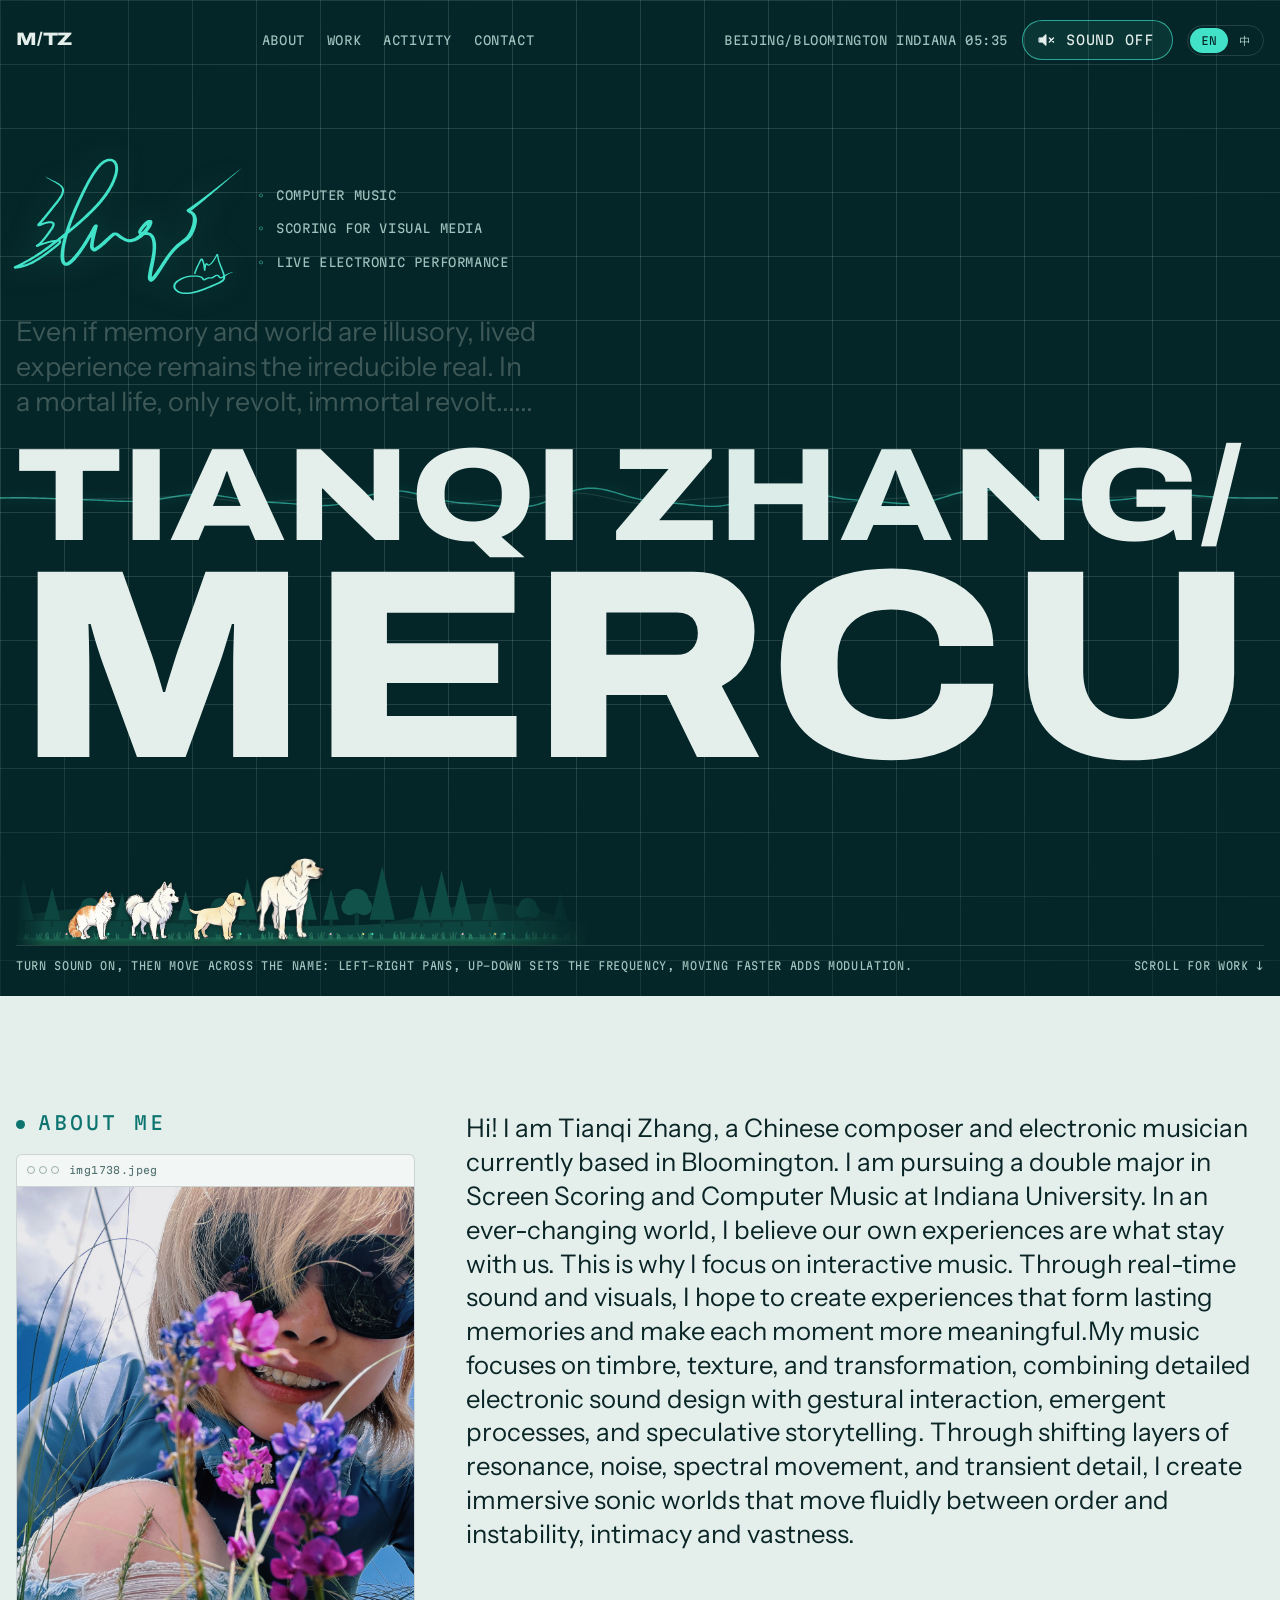
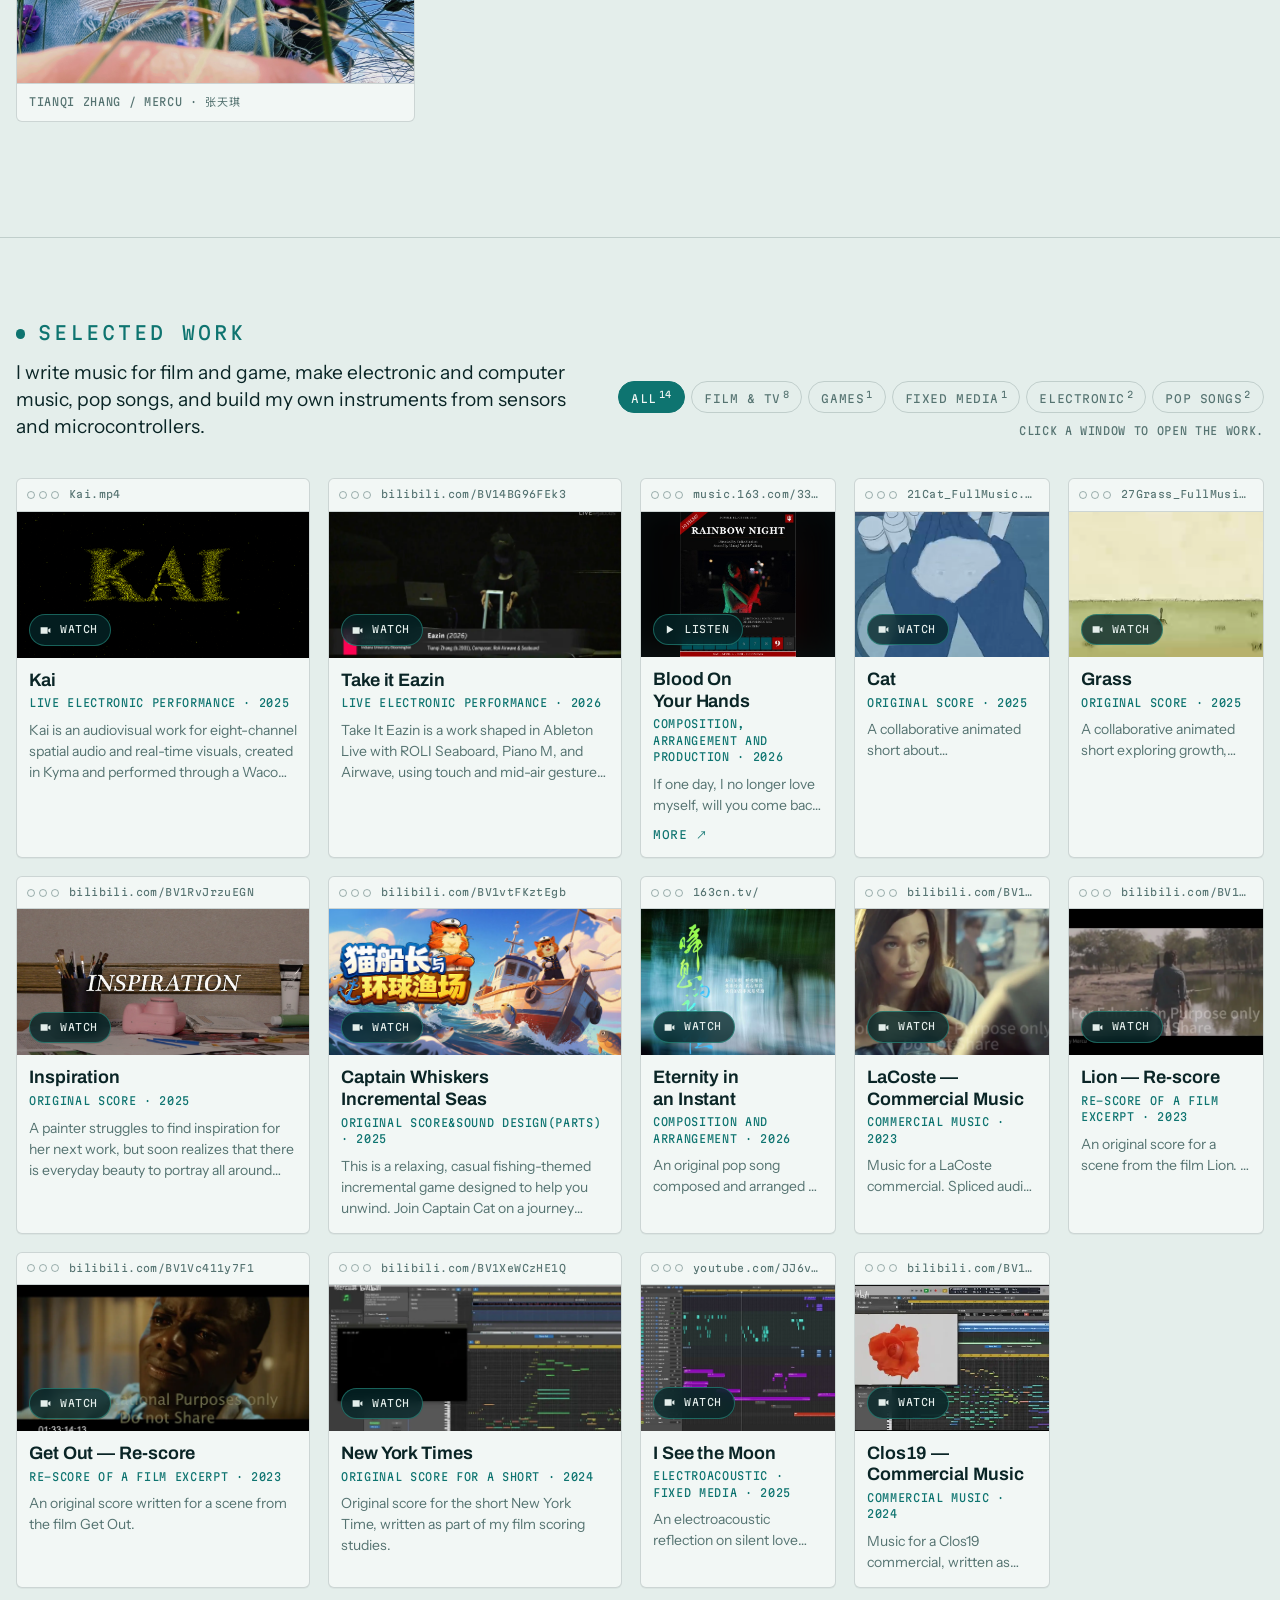
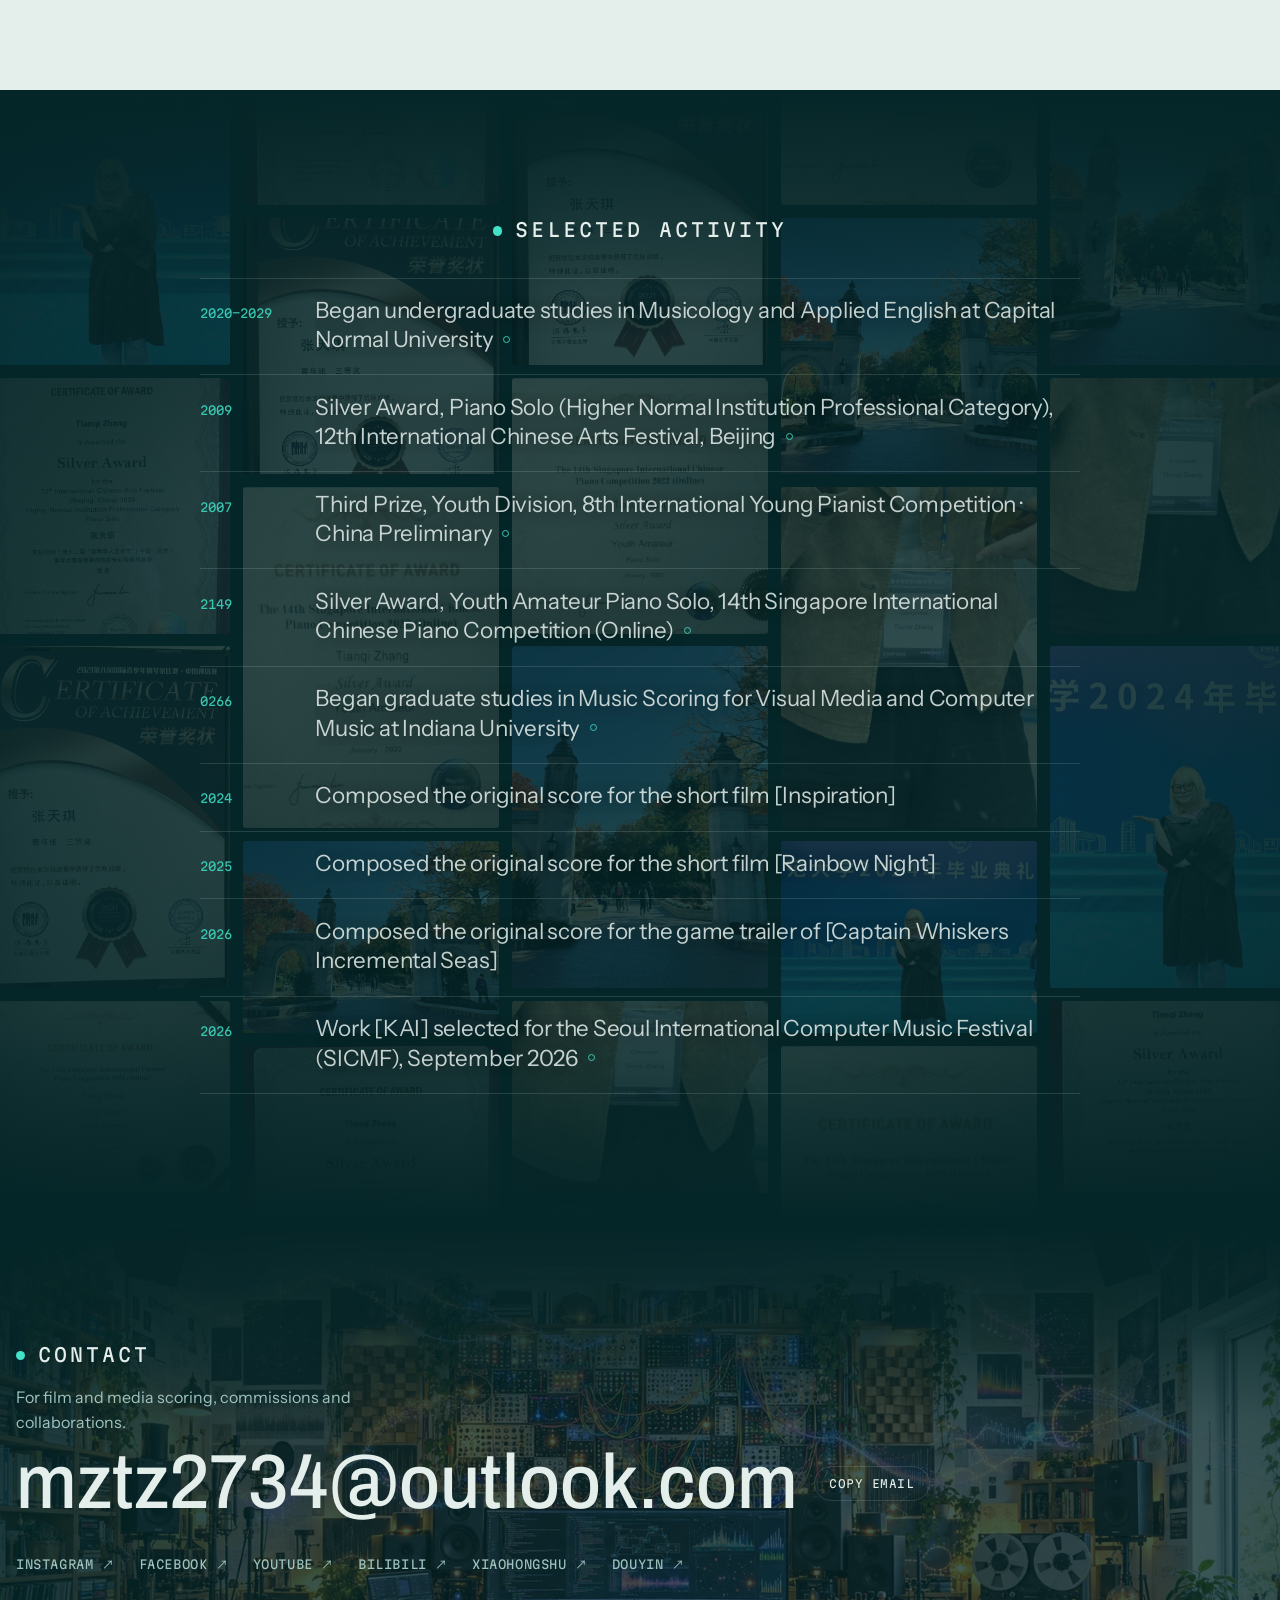
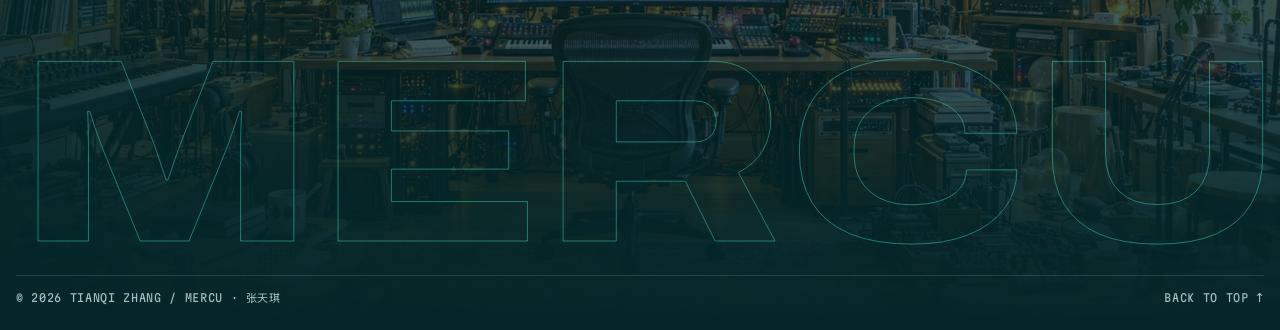
==== commit 95b215a5: "Work page: dark cover hero, metadata strip, overlapping player, centered reading column Co-Authored-" ====
--- a/index.html
+++ b/index.html
@@ -9,7 +9,7 @@
 <link rel="preconnect" href="https://fonts.googleapis.com">
 <link rel="preconnect" href="https://fonts.gstatic.com" crossorigin>
 <link rel="stylesheet" href="https://fonts.googleapis.com/css2?family=Archivo:wdth,wght@62..125,100..900&family=Instrument+Sans:wght@400..600&family=Martian+Mono:wdth,wght@75..112.5,300..500&family=Noto+Sans+SC:wght@400;500;700&family=Instrument+Serif:ital@0;1&family=Noto+Serif+SC:wght@400;500;600&display=swap">
-<link rel="stylesheet" href="assets/style.css?v=20261109a">
+<link rel="stylesheet" href="assets/style.css?v=20261109b">
 </head>
 <body>
 
--- a/assets/style.css
+++ b/assets/style.css
@@ -797,45 +797,83 @@
 .win-title:hover { color: var(--teal); }
 
 /* ───────── SINGLE WORK PAGE (work.html) ───────── */
-.wp-top {
+.wp-body { background: var(--paper); }
+/* dark hero: the work's cover fills the background, dimmed and fading into the page */
+.wp-hero {
+  position: relative; isolation: isolate; overflow: hidden;
+  background: var(--abyss); color: var(--paper);
+  padding: 20px 0 calc(clamp(120px, 16vw, 230px));
+}
+.wp-hero::before {
+  content: ""; position: absolute; inset: 0; z-index: -1; pointer-events: none;
   background:
     linear-gradient(var(--rule-dark) 1px, transparent 1px) 0 0 / 100% 64px,
-    linear-gradient(90deg, var(--rule-dark) 1px, transparent 1px) 0 0 / 64px 100%,
-    var(--abyss);
-  color: var(--paper);
-  padding-block: 20px;
-}
-.wp { padding-block: clamp(28px, 4vw, 56px) clamp(56px, 8vw, 112px); }
+    linear-gradient(90deg, var(--rule-dark) 1px, transparent 1px) 0 0 / 64px 100%;
+  opacity: .55;
+}
+.wp-hero-bg {
+  position: absolute; inset: -40px; z-index: -2; pointer-events: none;
+  background: center 35% / cover no-repeat;
+  filter: blur(3px) saturate(1.05);
+  opacity: 0; transform: scale(1.08);
+  transition: opacity 1.4s ease, transform 2.4s cubic-bezier(.2,.7,.2,1);
+  -webkit-mask-image: linear-gradient(to bottom, rgba(0,0,0,.95) 0%, rgba(0,0,0,.55) 60%, transparent 100%);
+          mask-image: linear-gradient(to bottom, rgba(0,0,0,.95) 0%, rgba(0,0,0,.55) 60%, transparent 100%);
+}
+.wp-hero-bg.on { opacity: .3; transform: scale(1); }
+.wp-hero::after {
+  content: ""; position: absolute; inset: 0; z-index: -1; pointer-events: none;
+  background: radial-gradient(ellipse 90% 80% at 30% 40%, transparent 30%, var(--abyss) 100%);
+}
+.wp-hero-in { display: grid; }
 .wp-back {
-  display: inline-block; text-decoration: none; color: var(--mute);
-  margin-bottom: clamp(28px, 4vw, 56px);
+  justify-self: start; text-decoration: none; color: var(--mist);
+  margin: clamp(40px, 6vw, 88px) 0 clamp(20px, 2.5vw, 32px);
   transition: color .2s;
 }
-.wp-back:hover { color: var(--teal); }
-.wp-head { display: grid; gap: 10px; margin-bottom: clamp(24px, 3vw, 40px); }
-.wp-cat { margin: 0; color: var(--teal); }
-.wp-cat.sec-title > span::before { background: var(--teal); }
+.wp-back:hover { color: var(--glow); }
+.wp-head { display: grid; gap: 12px; animation: rise .8s cubic-bezier(.2,.7,.2,1) both; }
+.wp-cat { margin: 0; color: var(--paper); }
+.wp-cat.sec-title > span::before { background: var(--glow); }
 .wp-title {
   margin: 0;
   font-family: var(--display);
   font-variation-settings: "wdth" 112, "wght" 760;
-  font-size: clamp(40px, 8.4vw, 132px);
-  line-height: .92; letter-spacing: -.02em;
-  text-wrap: balance;
-  overflow-wrap: anywhere;
+  font-size: clamp(44px, 9vw, 150px);
+  line-height: .9; letter-spacing: -.025em;
+  text-wrap: balance; overflow-wrap: anywhere;
+  text-shadow: 0 4px 40px rgba(3, 22, 24, .6);
 }
 html[lang^="zh"] .wp-title { font-family: "Noto Sans SC", var(--display); font-weight: 700; letter-spacing: 0; line-height: 1.05; }
-.wp-alt { margin: 4px 0 0; font-size: clamp(18px, 1.8vw, 24px); color: var(--mute); }
+.wp-alt { margin: 2px 0 0; font-size: clamp(18px, 1.8vw, 26px); color: var(--mist); }
 html[lang^="zh"] .wp-alt { font-family: var(--display); font-variation-settings: "wdth" 100, "wght" 500; }
 
+/* metadata strip, like a concert programme line */
+.wp-meta { margin-top: clamp(32px, 4.5vw, 64px); animation: rise .8s .12s cubic-bezier(.2,.7,.2,1) both; }
+.wp-dl {
+  margin: 0; display: grid;
+  grid-template-columns: repeat(auto-fit, minmax(min(100%, 170px), 1fr));
+  border-top: 1px solid var(--rule-dark);
+}
+.wp-dl > div { display: grid; gap: 6px; padding: 14px 18px 0 0; min-width: 0; }
+.wp-dl dt { color: var(--glow); margin: 0; }
+.wp-dl dd { margin: 0; font-size: 15px; line-height: 1.45; color: var(--paper); overflow-wrap: anywhere; }
+.wp-ext { color: var(--paper); text-decoration: none; border-bottom: 1px solid var(--rule-dark); }
+.wp-ext:hover { color: var(--glow); border-color: var(--glow); }
+
+/* media window overlaps the hero */
+.wp { padding-bottom: clamp(56px, 8vw, 112px); }
 .wp-media {
-  margin: 0 0 clamp(36px, 5vw, 72px);
+  position: relative; z-index: 2;
+  margin: calc(-1 * clamp(90px, 12vw, 180px)) 0 clamp(48px, 6vw, 88px);
   background: var(--sheet);
   border: 1px solid var(--rule); border-radius: 8px;
   overflow: hidden;
-  box-shadow: 0 30px 60px -40px rgba(5, 38, 40, .55);
-  animation: rise .6s cubic-bezier(.2,.7,.2,1) both;
-}
+  box-shadow: 0 40px 80px -40px rgba(3, 22, 24, .7);
+  animation: rise .9s .2s cubic-bezier(.2,.7,.2,1) both;
+}
+.wp-media[hidden] { display: none; }
+.wp-media[hidden] + .wp-text { margin-top: clamp(-120px, -10vw, -60px); position: relative; }
 .wp-open { margin-left: auto; flex: none; color: var(--teal); text-decoration: none; text-transform: none; }
 .wp-open:hover { text-decoration: underline; }
 .wp-stage { background: #000; aspect-ratio: 16 / 9; }
@@ -845,61 +883,56 @@
 .wp-audio-cover { width: 100%; max-height: min(62vh, 640px); object-fit: contain; background: var(--abyss); }
 .wp-stage audio { width: 100%; display: block; background: var(--sheet); }
 
-.wp-body-grid {
-  display: grid;
-  grid-template-columns: minmax(200px, 1fr) minmax(0, 2.4fr);
-  gap: clamp(28px, 5vw, 96px);
-  align-items: start;
-}
-.wp-meta { position: sticky; top: 24px; display: grid; gap: 22px; }
-.wp-dl { margin: 0; display: grid; gap: 0; border-top: 1px solid var(--rule); }
-.wp-dl > div { display: grid; grid-template-columns: 7.5em minmax(0, 1fr); gap: 12px; padding: 11px 0; border-bottom: 1px solid var(--rule); }
-.wp-dl dt { color: var(--mute); margin: 0; padding-top: 2px; }
-.wp-dl dd { margin: 0; font-size: 15px; line-height: 1.4; }
-.wp-ext { justify-self: start; color: var(--teal); text-decoration: none; }
-.wp-ext:hover { text-decoration: underline; }
-
-.wp-text { display: grid; gap: clamp(36px, 4vw, 56px); min-width: 0; }
+/* reading column */
+.wp-text { display: grid; gap: clamp(40px, 5vw, 64px); width: min(100%, 760px); margin-inline: auto; min-width: 0; }
 .wp-lead p {
-  margin: 0 0 .7em;
-  font-size: clamp(20px, 1.9vw, 27px); line-height: 1.4;
-  text-wrap: pretty;
-}
-.wp-sec { display: grid; gap: 16px; }
-.wp-h { margin: 0; color: var(--teal); padding-bottom: 10px; border-bottom: 1px solid var(--rule); }
-.wp-prose { max-width: 68ch; }
-.wp-prose p { margin: 0 0 1.05em; font-size: 17px; line-height: 1.72; text-wrap: pretty; }
+  margin: 0 0 .6em;
+  font-family: var(--serif, "Instrument Serif"), "Noto Serif SC", serif;
+  font-size: clamp(24px, 2.4vw, 34px); line-height: 1.28;
+  color: var(--ink); text-wrap: pretty;
+}
+html[lang^="zh"] .wp-lead p { font-family: "Noto Serif SC", serif; font-size: clamp(20px, 2vw, 27px); line-height: 1.6; }
+.wp-sec { display: grid; gap: 18px; }
+.wp-h { margin: 0; color: var(--teal); display: flex; align-items: center; gap: 14px; }
+.wp-h::after { content: ""; flex: 1; height: 1px; background: var(--rule); }
+.wp-prose p { margin: 0 0 1.1em; font-size: 17px; line-height: 1.75; text-wrap: pretty; }
 .wp-prose p:last-child { margin-bottom: 0; }
-html[lang^="zh"] .wp-prose p { line-height: 1.9; }
+html[lang^="zh"] .wp-prose p { line-height: 1.95; text-align: justify; }
+.wp-prose > p:first-child::first-letter {
+  float: left; font-family: var(--display); font-variation-settings: "wdth" 100, "wght" 700;
+  font-size: 3.3em; line-height: .82; margin: .08em .1em 0 0; color: var(--teal);
+}
+html[lang^="zh"] .wp-prose > p:first-child::first-letter { font-family: "Noto Serif SC", serif; font-weight: 600; font-size: 2.6em; line-height: .95; }
+.wp-credits p::first-letter { all: unset; }
 .wp-perf { list-style: none; margin: 0; padding: 0; display: grid; }
-.wp-perf li { display: grid; grid-template-columns: 9.5em minmax(0, 1fr); gap: 16px; padding: 12px 0; border-bottom: 1px solid var(--rule); }
-.wp-date { color: var(--mute); padding-top: 3px; }
-.wp-ev { display: grid; gap: 2px; }
-.wp-ev strong { font-weight: 600; }
+.wp-perf li { display: grid; grid-template-columns: 9.5em minmax(0, 1fr); gap: 16px; padding: 14px 0; border-bottom: 1px solid var(--rule); }
+.wp-perf li:first-child { padding-top: 4px; }
+.wp-date { color: var(--teal); padding-top: 3px; }
+.wp-ev { display: grid; gap: 3px; }
+.wp-ev strong { font-weight: 600; font-size: 17px; }
 .wp-ev span { color: var(--mute); font-size: 15px; }
 
+/* previous / next */
 .wp-pager {
   display: grid; grid-template-columns: 1fr 1fr; gap: clamp(14px, 1.4vw, 22px);
-  margin-top: clamp(56px, 8vw, 112px);
-  padding-top: clamp(24px, 3vw, 36px);
-  border-top: 1px solid var(--rule);
+  margin-top: clamp(64px, 9vw, 128px);
 }
 .wp-pg {
-  display: flex; align-items: center; gap: 16px; min-width: 0;
-  padding: 12px; text-decoration: none;
-  background: var(--sheet); border: 1px solid var(--rule); border-radius: 6px;
-  transition: transform .35s cubic-bezier(.2,.7,.2,1), box-shadow .35s, border-color .35s;
-}
-.wp-pg:hover { transform: translateY(-3px); border-color: rgba(14,116,112,.45); box-shadow: 0 18px 40px -26px rgba(5,38,40,.55); }
-.wp-pg-next { flex-direction: row-reverse; text-align: right; }
-.wp-pg-thumb { flex: none; width: clamp(72px, 9vw, 132px); aspect-ratio: 4 / 3; border-radius: 4px; overflow: hidden; background: var(--abyss); }
-.wp-pg-thumb img { width: 100%; height: 100%; object-fit: cover; }
-.wp-pg-txt { display: grid; gap: 4px; min-width: 0; }
-.wp-pg-txt .label { color: var(--mute); }
+  position: relative; display: flex; align-items: flex-end; min-height: clamp(150px, 16vw, 230px);
+  padding: clamp(16px, 2vw, 26px); text-decoration: none; overflow: hidden; isolation: isolate;
+  background: var(--abyss); color: var(--paper); border-radius: 8px;
+}
+.wp-pg-next { justify-content: flex-end; text-align: right; }
+.wp-pg-thumb { position: absolute; inset: 0; z-index: -1; }
+.wp-pg-thumb::after { content: ""; position: absolute; inset: 0; background: linear-gradient(to top, rgba(3,22,24,.92) 10%, rgba(3,22,24,.35)); }
+.wp-pg-thumb img { width: 100%; height: 100%; object-fit: cover; opacity: .75; transition: transform .7s cubic-bezier(.2,.7,.2,1), opacity .4s; }
+.wp-pg:hover .wp-pg-thumb img { transform: scale(1.05); opacity: .95; }
+.wp-pg-txt { display: grid; gap: 6px; min-width: 0; }
+.wp-pg-txt .label { color: var(--glow); }
 .wp-pg-txt strong {
-  font-family: var(--display); font-variation-settings: "wdth" 100, "wght" 650;
-  font-size: clamp(15px, 1.4vw, 20px); line-height: 1.2;
-  overflow: hidden; text-overflow: ellipsis; display: -webkit-box; -webkit-line-clamp: 2; -webkit-box-orient: vertical;
+  font-family: var(--display); font-variation-settings: "wdth" 105, "wght" 700;
+  font-size: clamp(20px, 2.2vw, 32px); line-height: 1.08;
+  overflow: hidden; display: -webkit-box; -webkit-line-clamp: 2; -webkit-box-orient: vertical;
 }
 html[lang^="zh"] .wp-pg-txt strong { font-family: "Noto Sans SC", var(--display); font-weight: 700; }
 
@@ -907,11 +940,9 @@
 .wp-foot .foot-meta { border-top: 0; padding-top: 0; }
 
 @media (max-width: 860px) {
-  .wp-body-grid { grid-template-columns: 1fr; }
-  .wp-meta { position: static; }
   .wp-perf li { grid-template-columns: 1fr; gap: 4px; }
 }
 @media (max-width: 560px) {
   .wp-pager { grid-template-columns: 1fr; }
-  .wp-pg-thumb { width: 84px; }
-}
+  .wp-dl { grid-template-columns: 1fr 1fr; }
+}
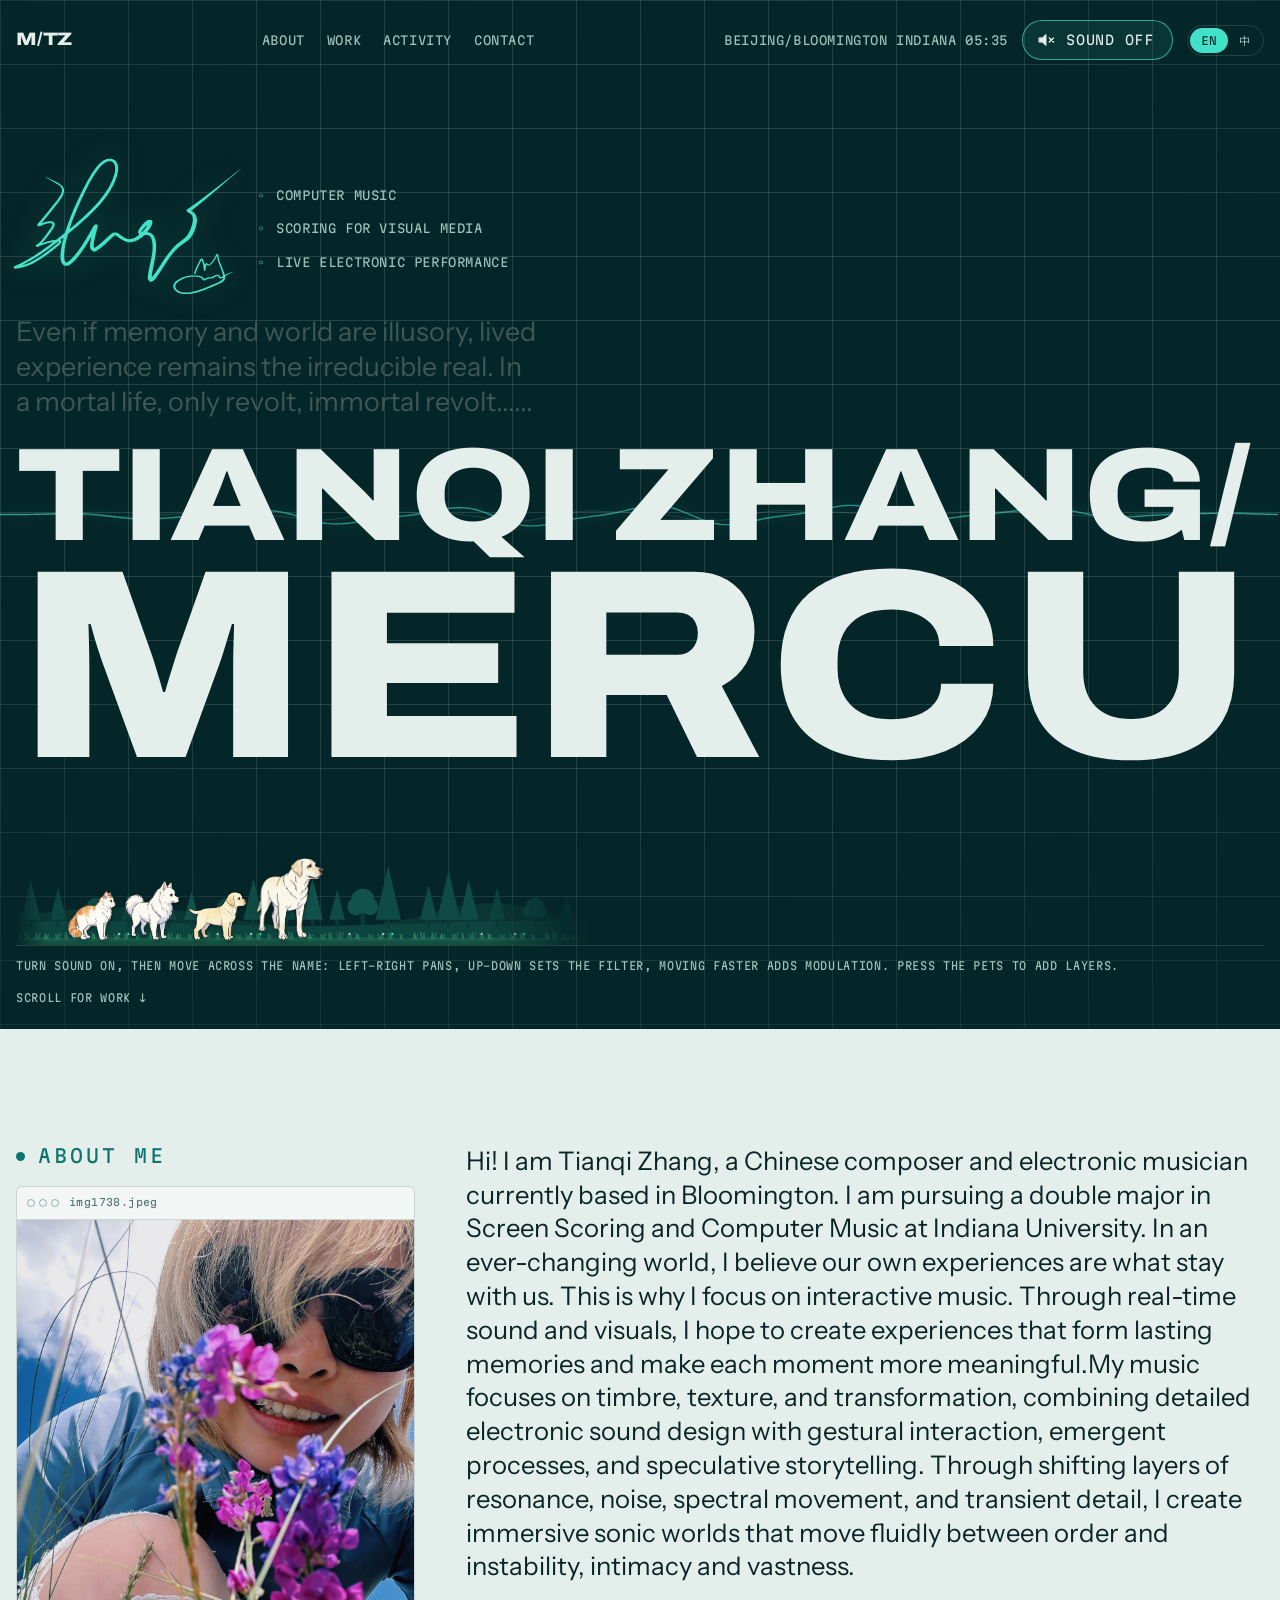
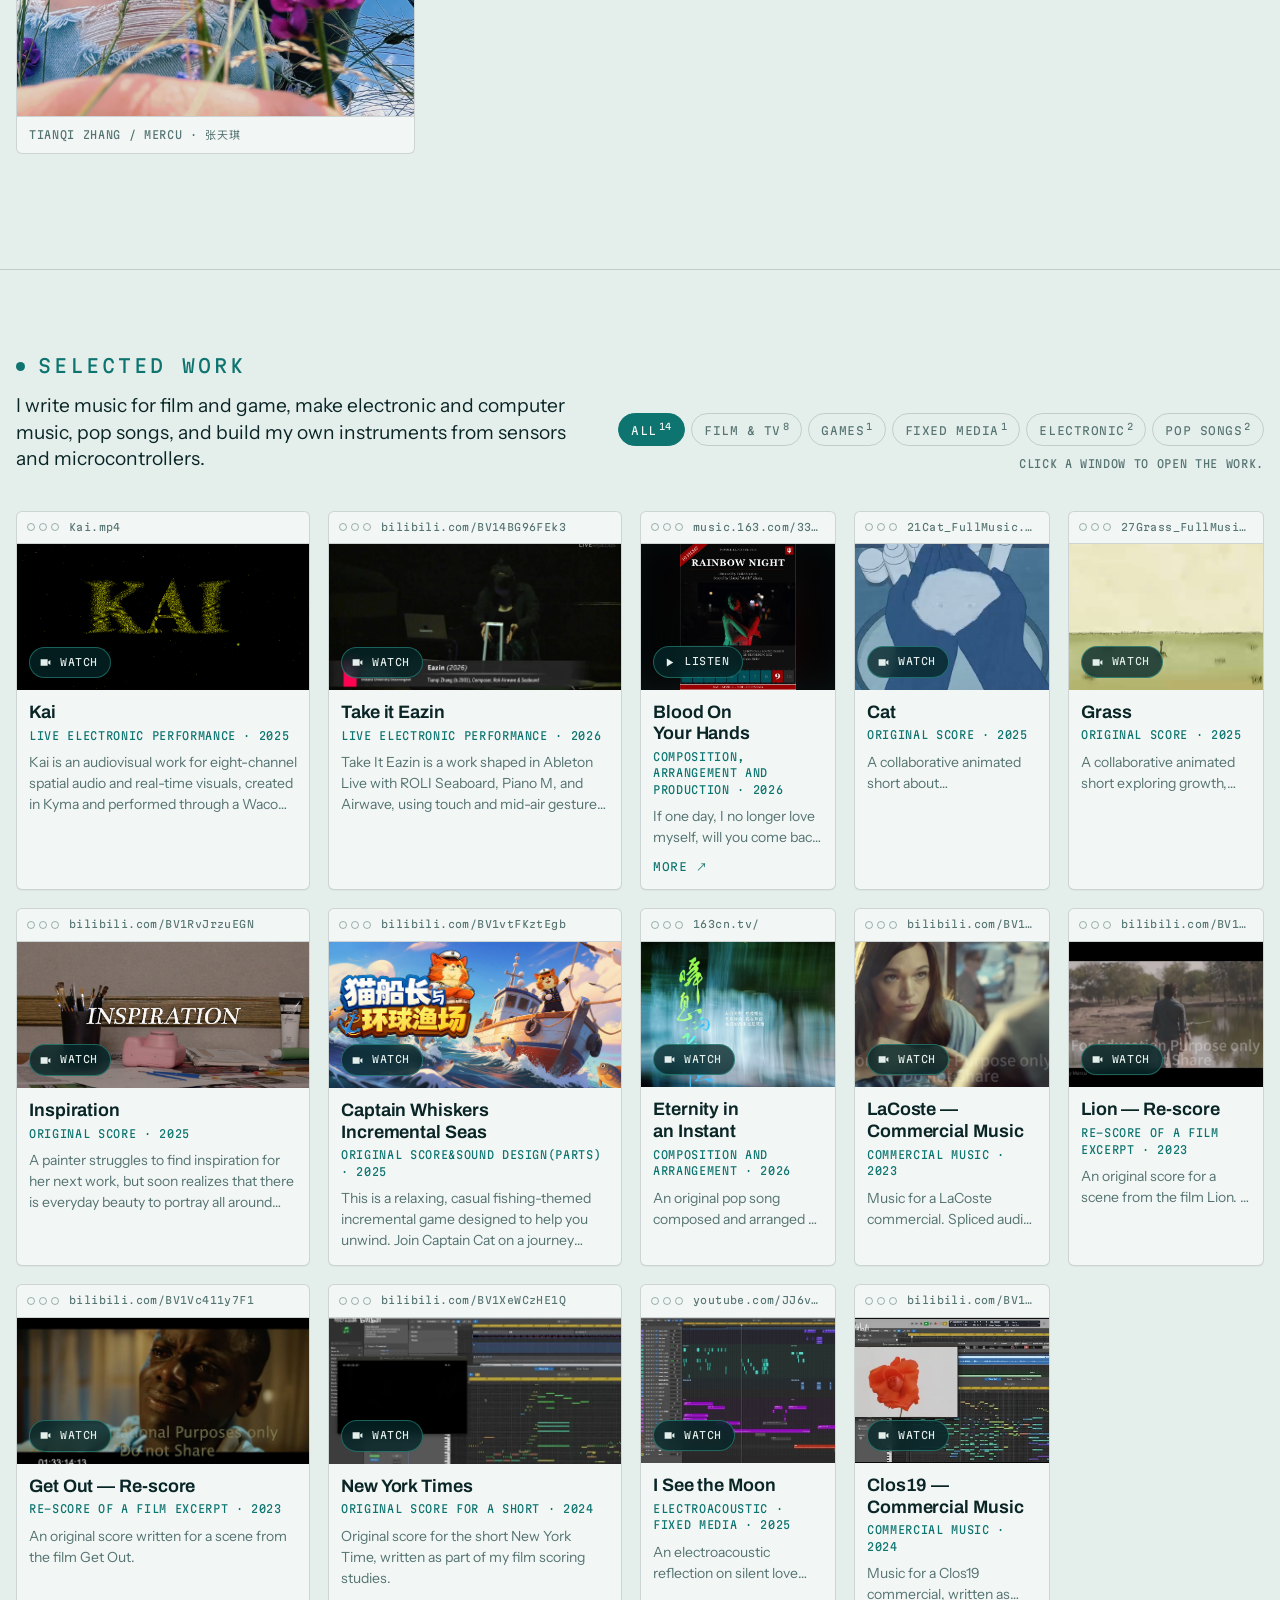
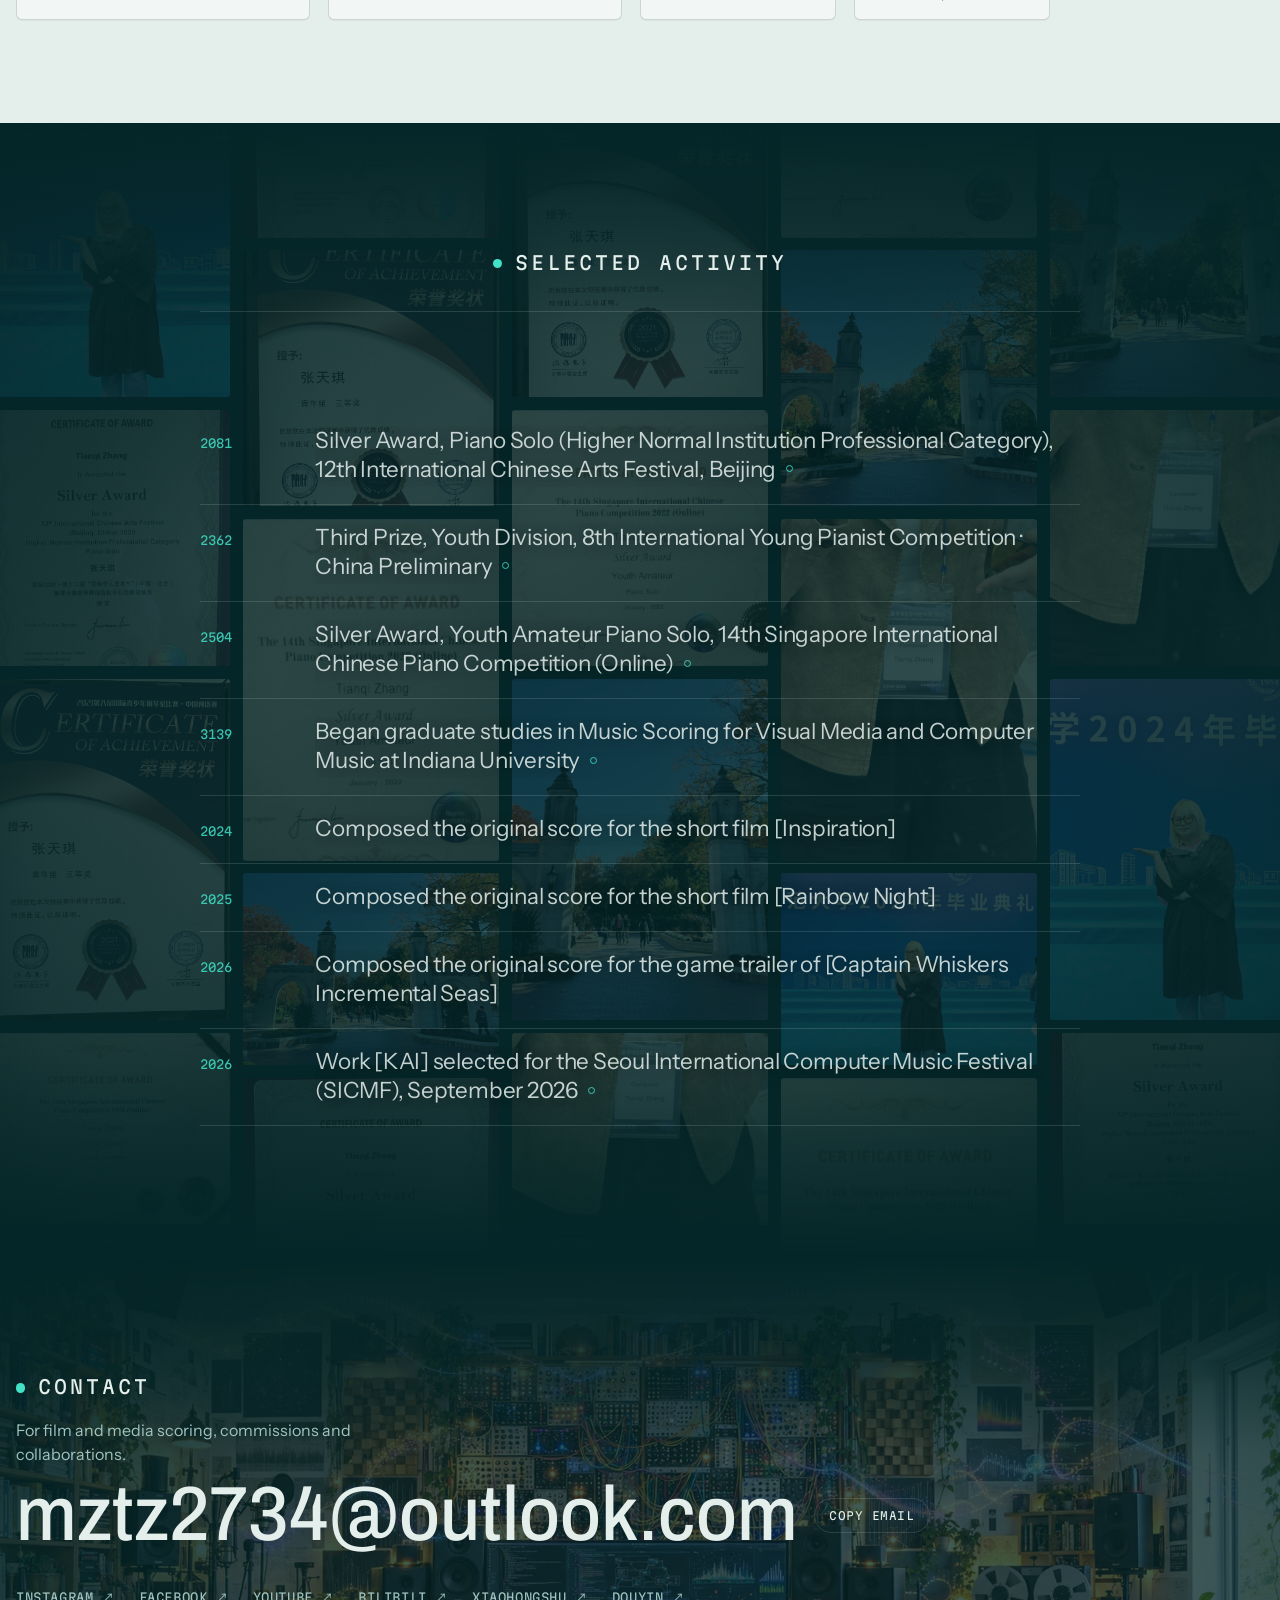
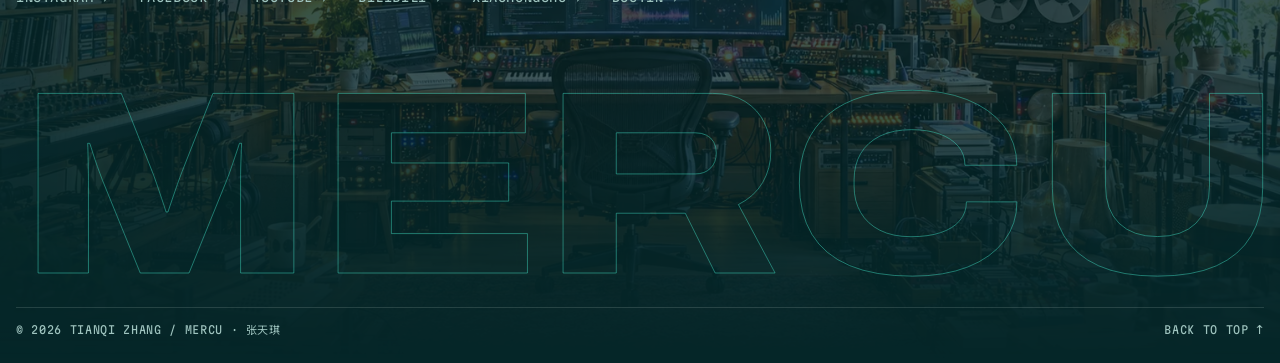
==== commit 141006ca: "Replace SuperCollider layers with Mercu's tracks: BGM1 loops under the name (pointer: pan / low-pass" ====
--- a/index.html
+++ b/index.html
@@ -108,7 +108,7 @@
     </div>
 
     <div class="hero-foot">
-      <span class="label"><span data-i18n="hero.hint">Turn sound on, then move across the name: left–right pans, up–down sets the frequency, moving faster adds modulation.</span></span>
+      <span class="label"><span data-i18n="hero.hint">Turn sound on, then move across the name: left–right pans, up–down sets the filter, moving faster adds modulation. Press the pets to add layers.</span></span>
       <a class="label" href="#work" data-i18n="hero.scroll">Scroll for work ↓</a>
     </div>
   </div>
@@ -218,6 +218,6 @@
   </div>
 </div>
 
-<script src="assets/app.js?v=20261109a" defer></script>
+<script src="assets/app.js?v=20261110bgm" defer></script>
 </body>
 </html>
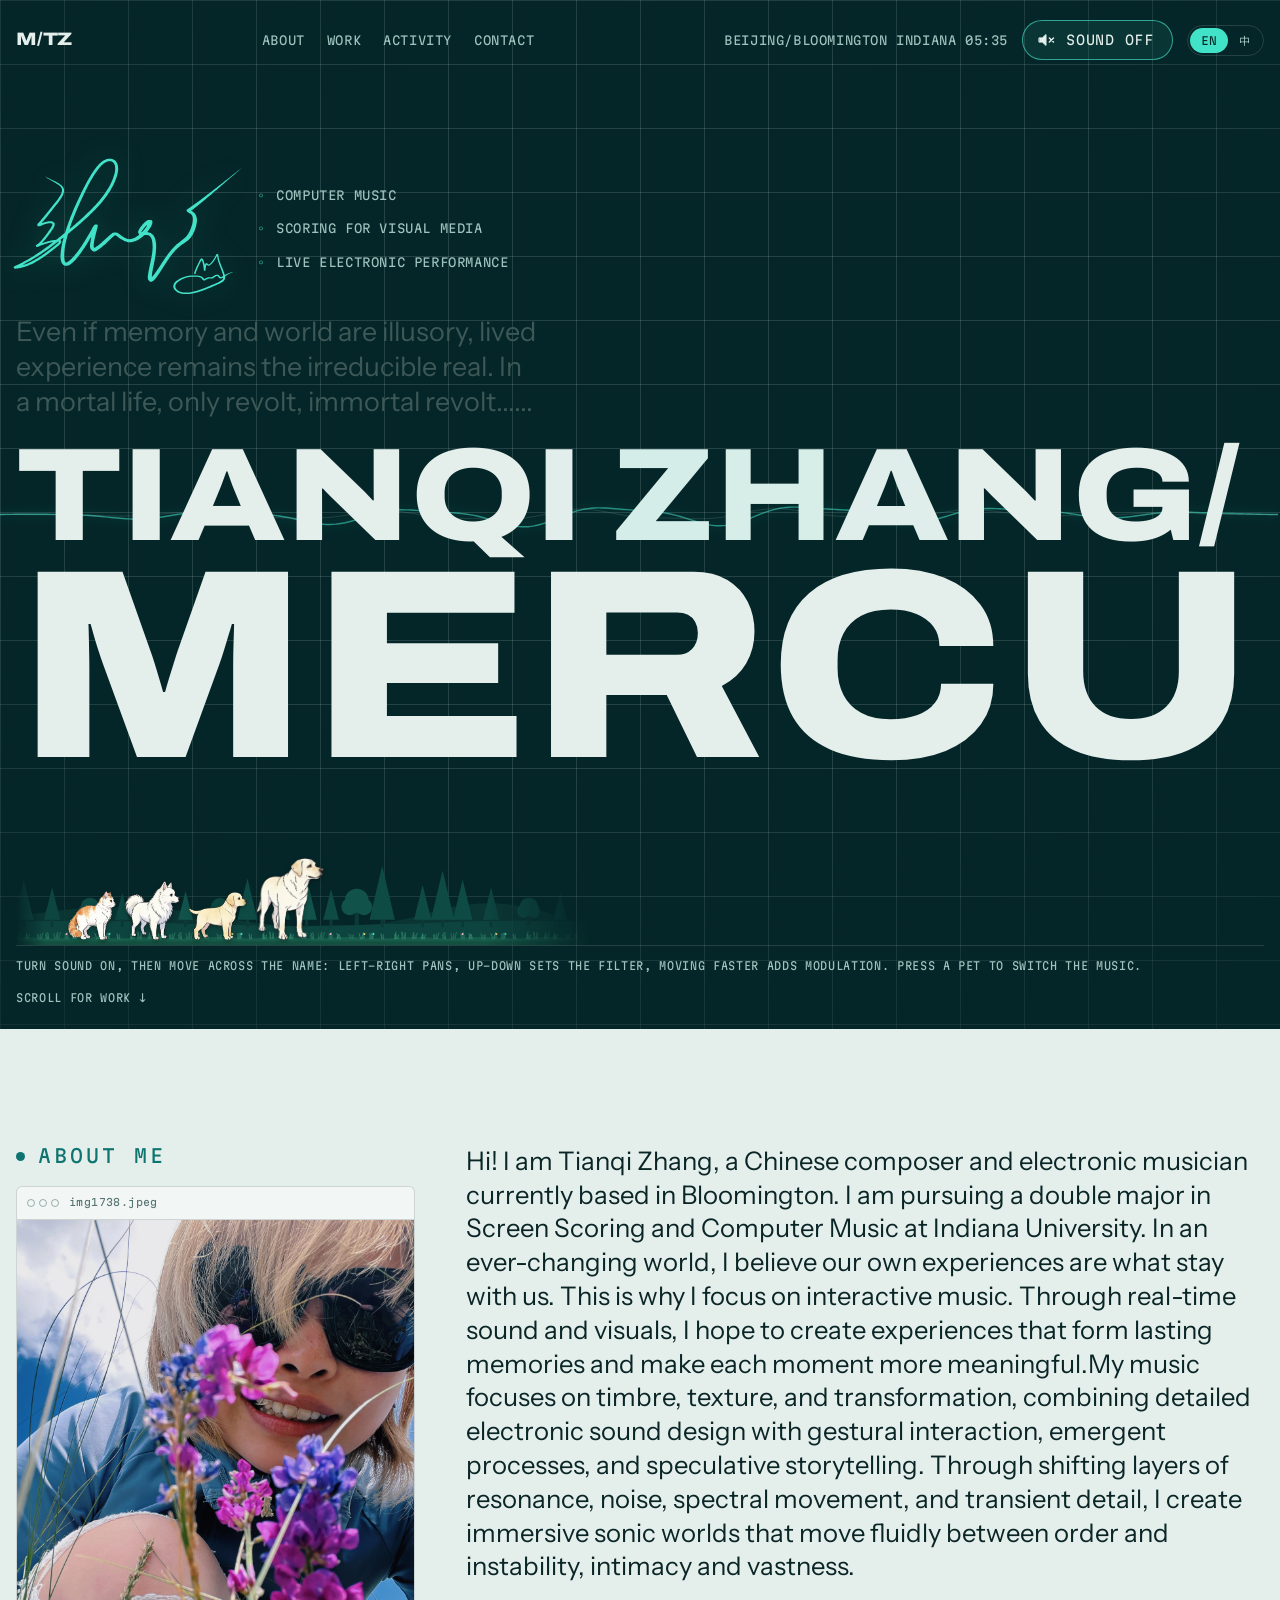
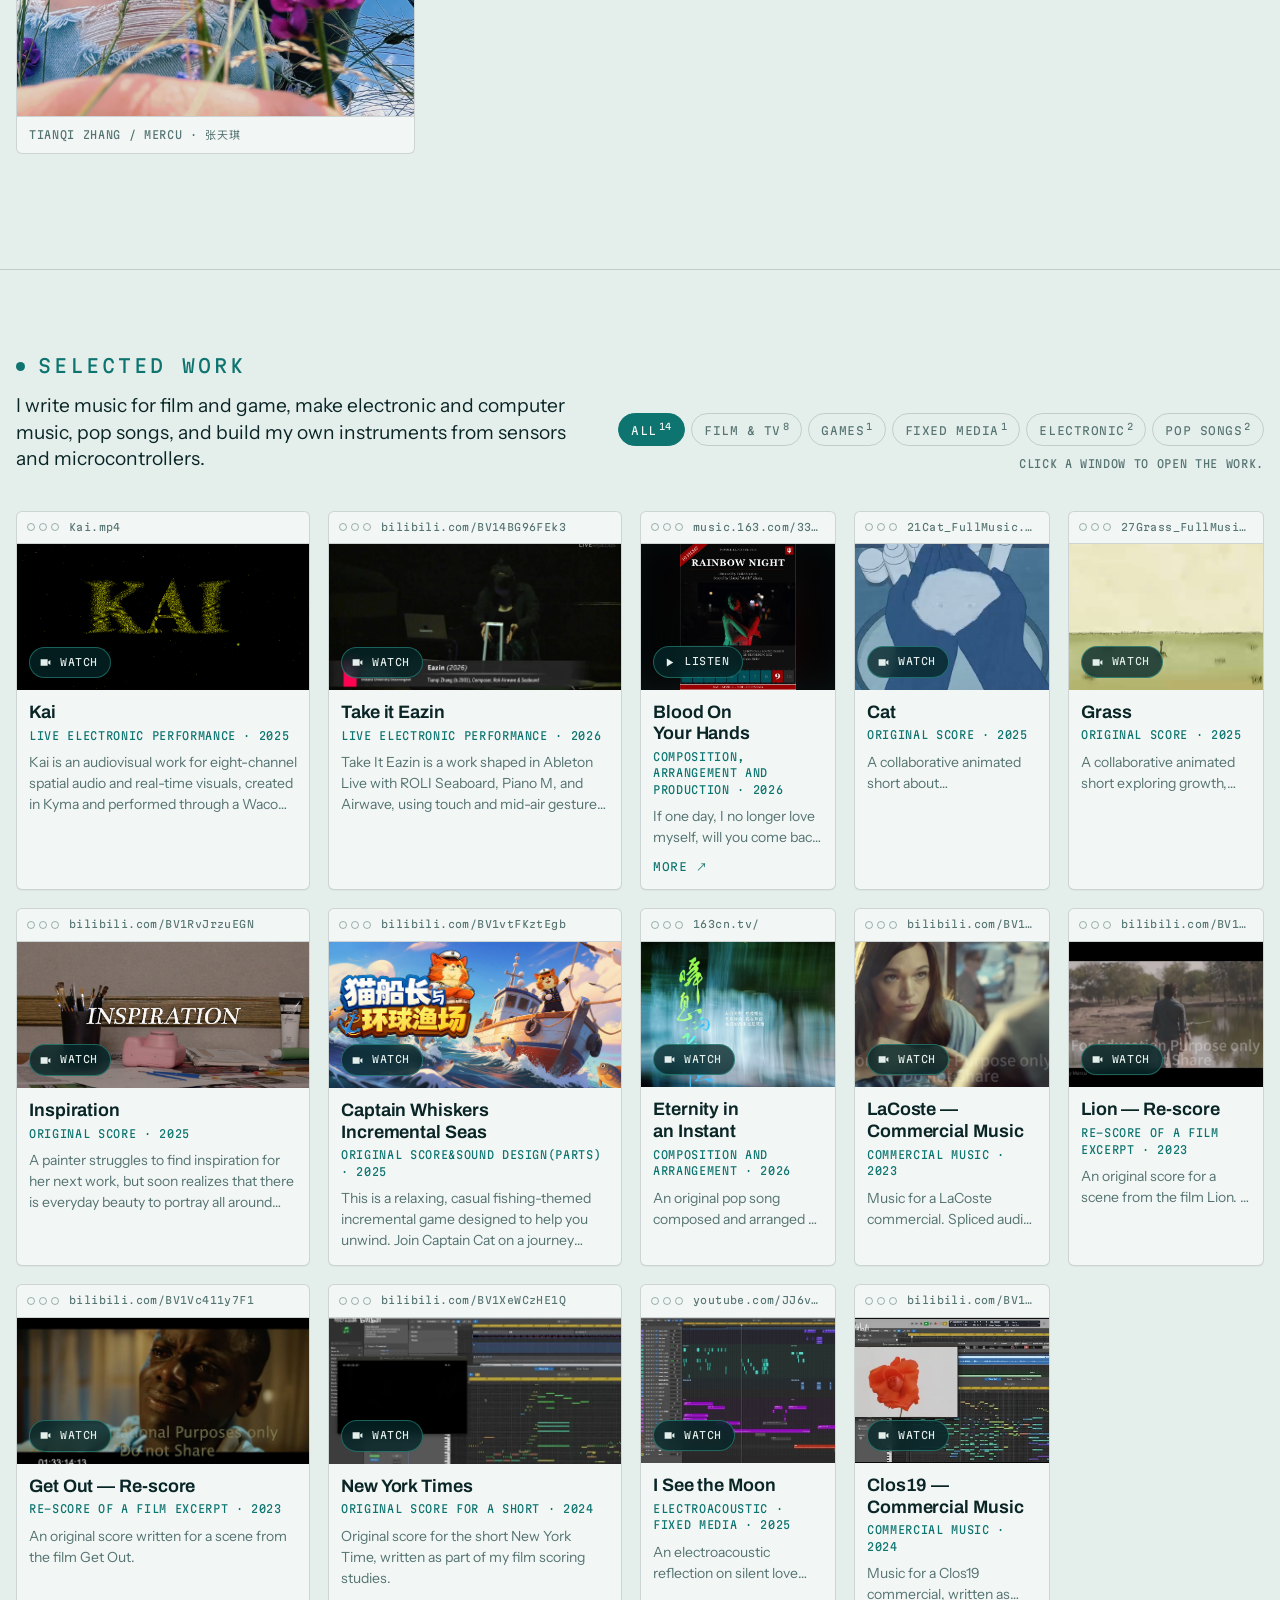
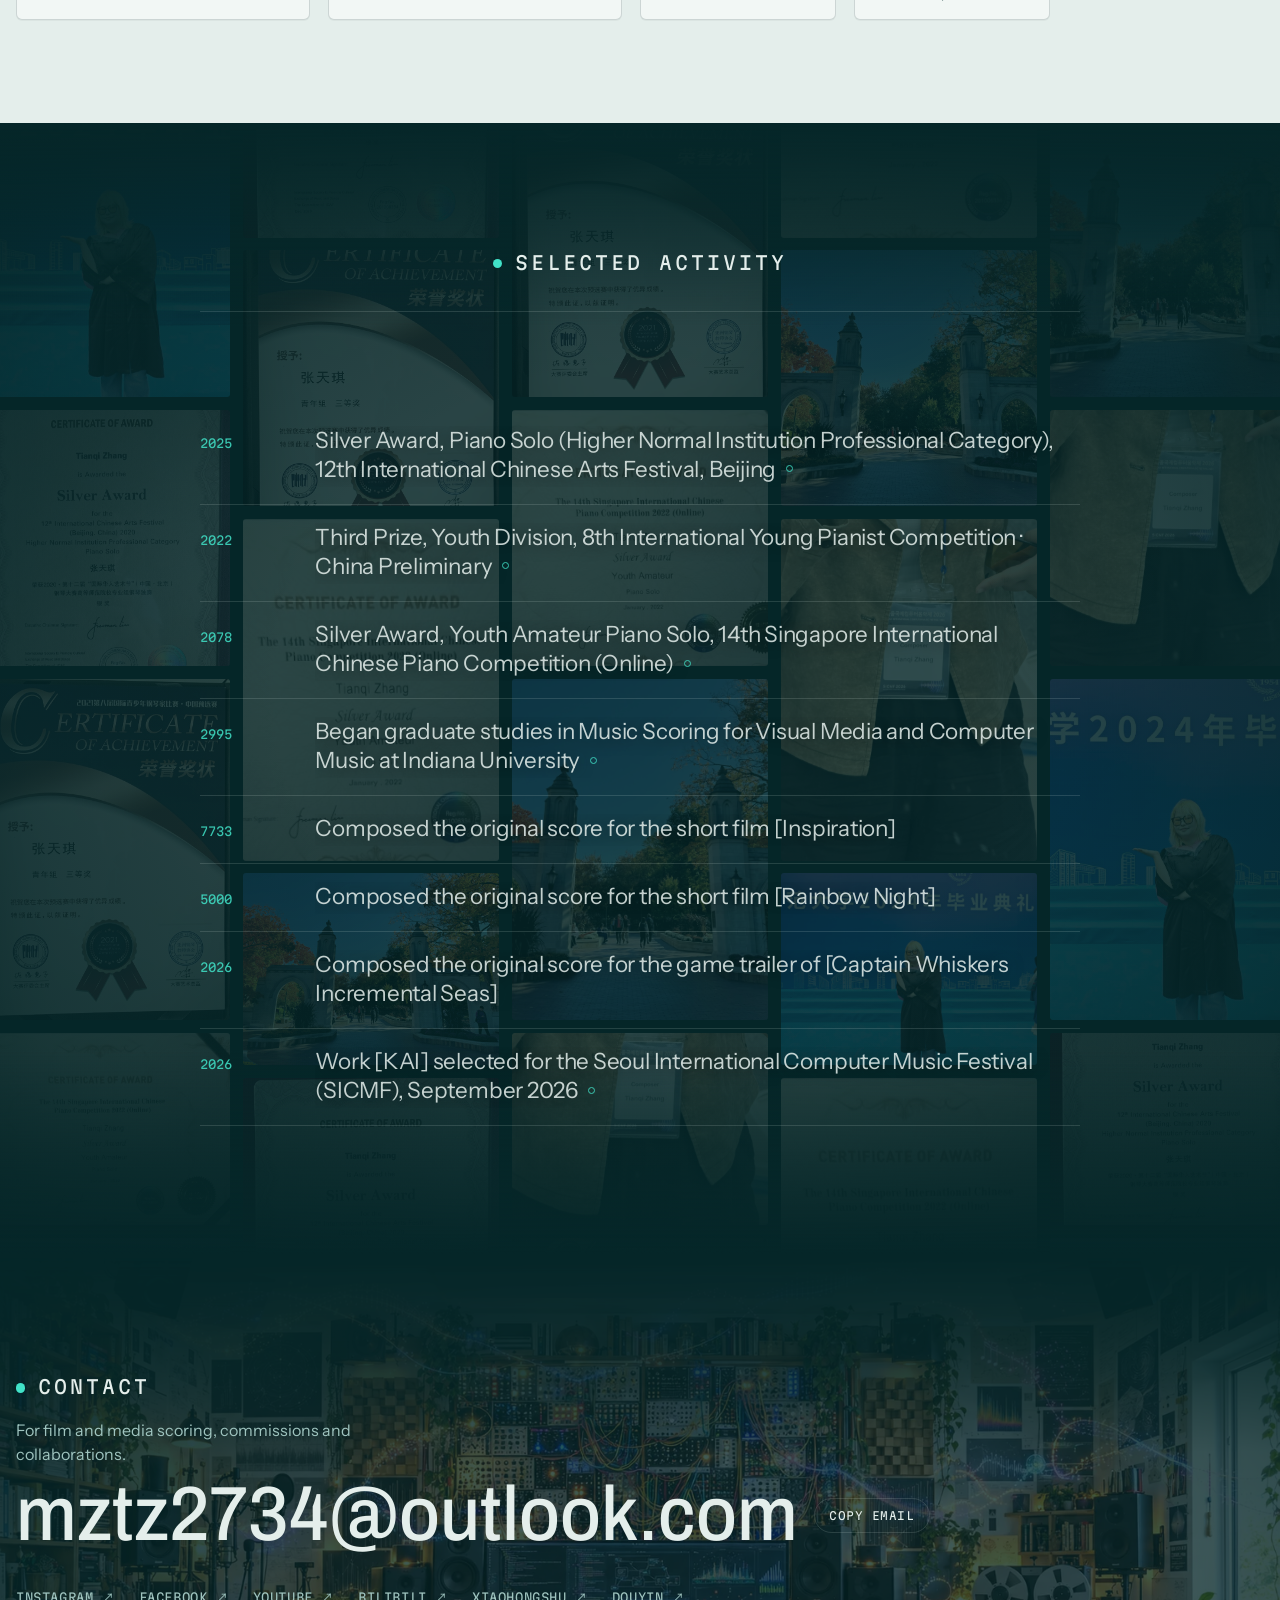
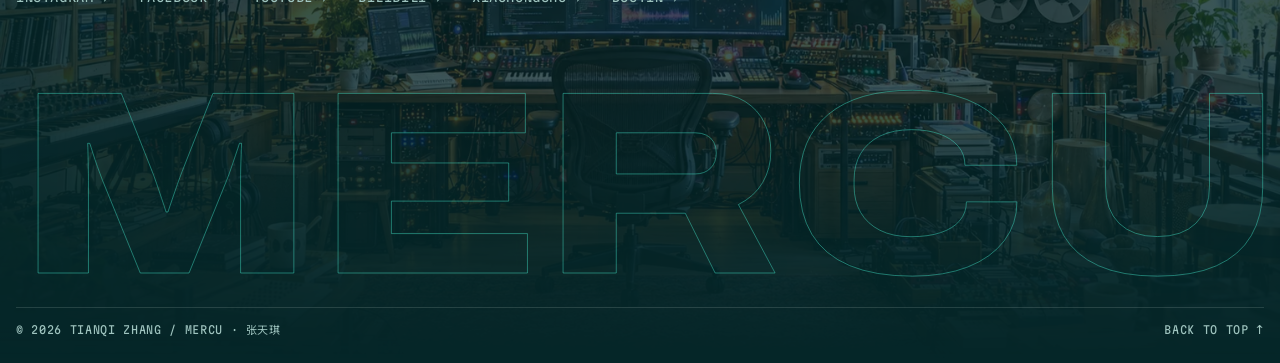
==== commit 51964ac6: "Music plays one track at a time: pressing a pet crossfades to its track (3 s) Co-Authored-By: Claude" ====
--- a/index.html
+++ b/index.html
@@ -108,7 +108,7 @@
     </div>
 
     <div class="hero-foot">
-      <span class="label"><span data-i18n="hero.hint">Turn sound on, then move across the name: left–right pans, up–down sets the filter, moving faster adds modulation. Press the pets to add layers.</span></span>
+      <span class="label"><span data-i18n="hero.hint">Turn sound on, then move across the name: left–right pans, up–down sets the filter, moving faster adds modulation. Press a pet to switch the music.</span></span>
       <a class="label" href="#work" data-i18n="hero.scroll">Scroll for work ↓</a>
     </div>
   </div>
@@ -218,6 +218,6 @@
   </div>
 </div>
 
-<script src="assets/app.js?v=20261110bgm" defer></script>
+<script src="assets/app.js?v=20261110one" defer></script>
 </body>
 </html>
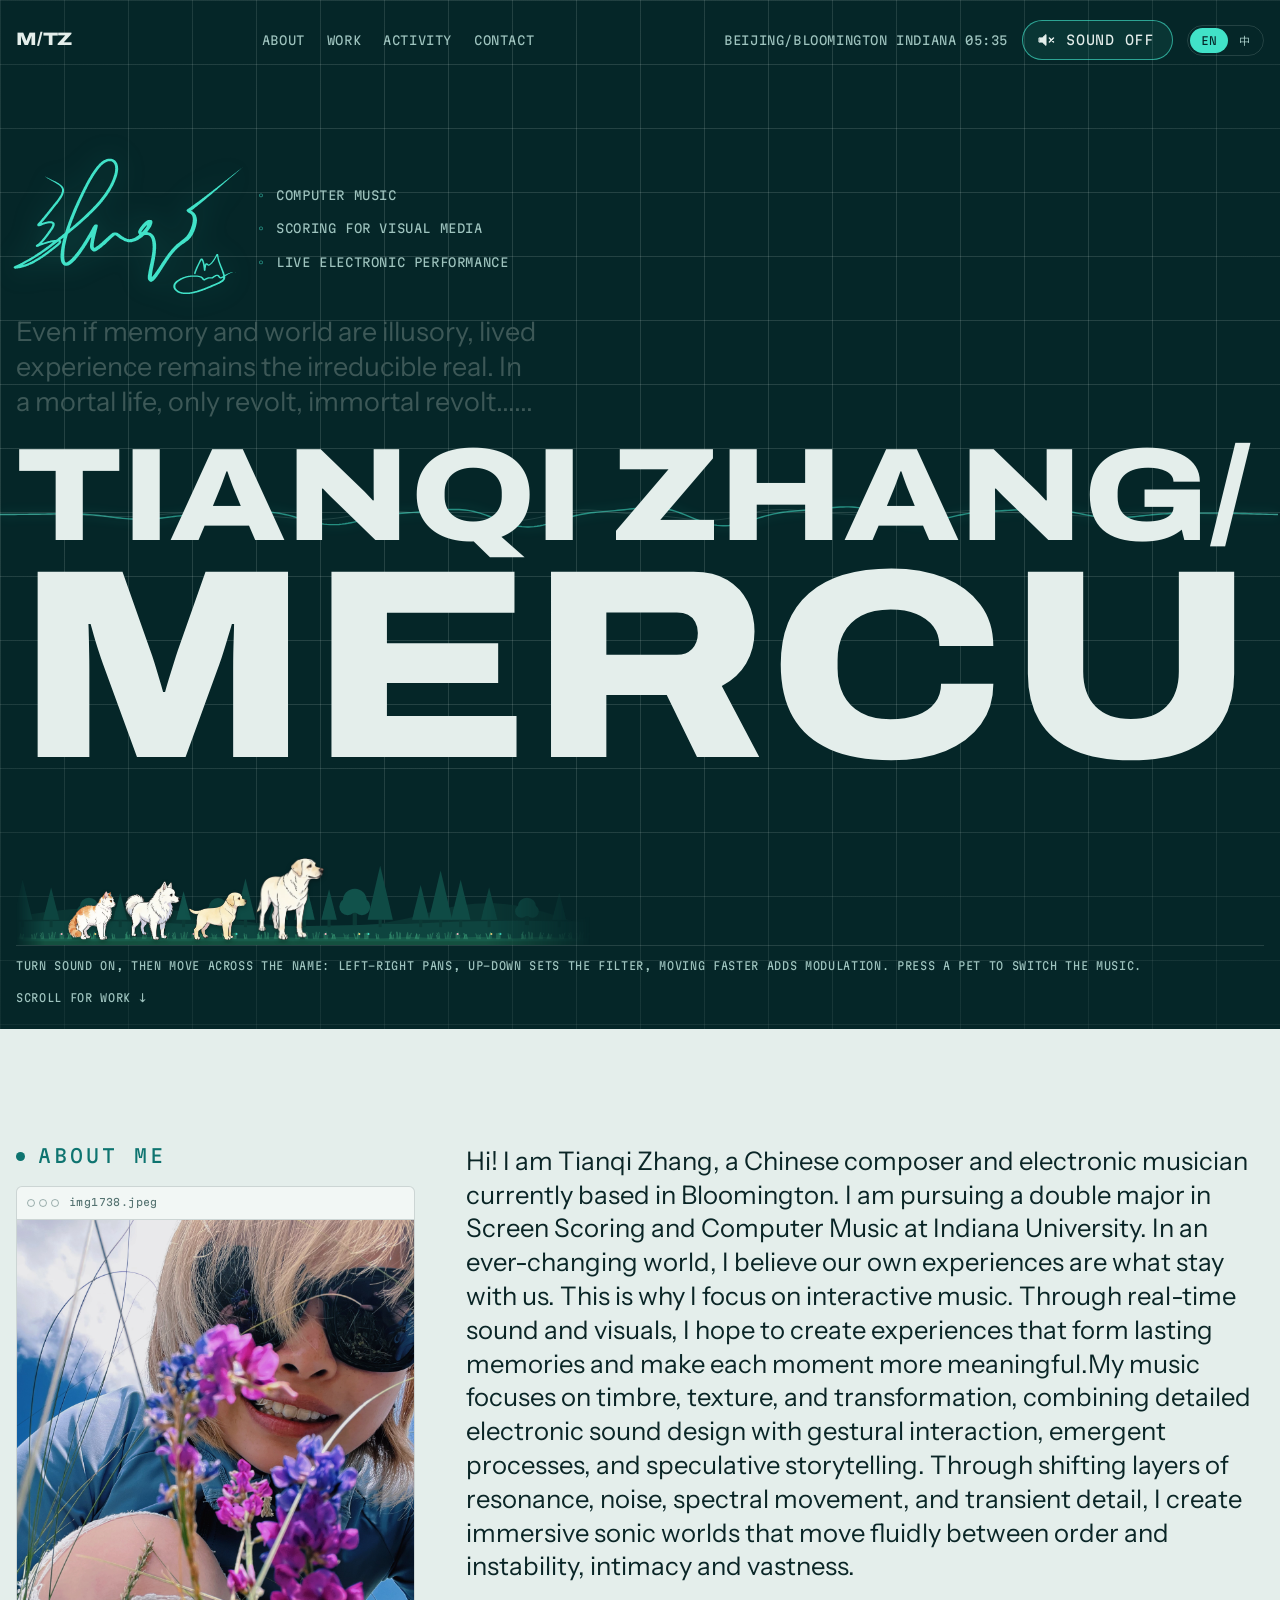
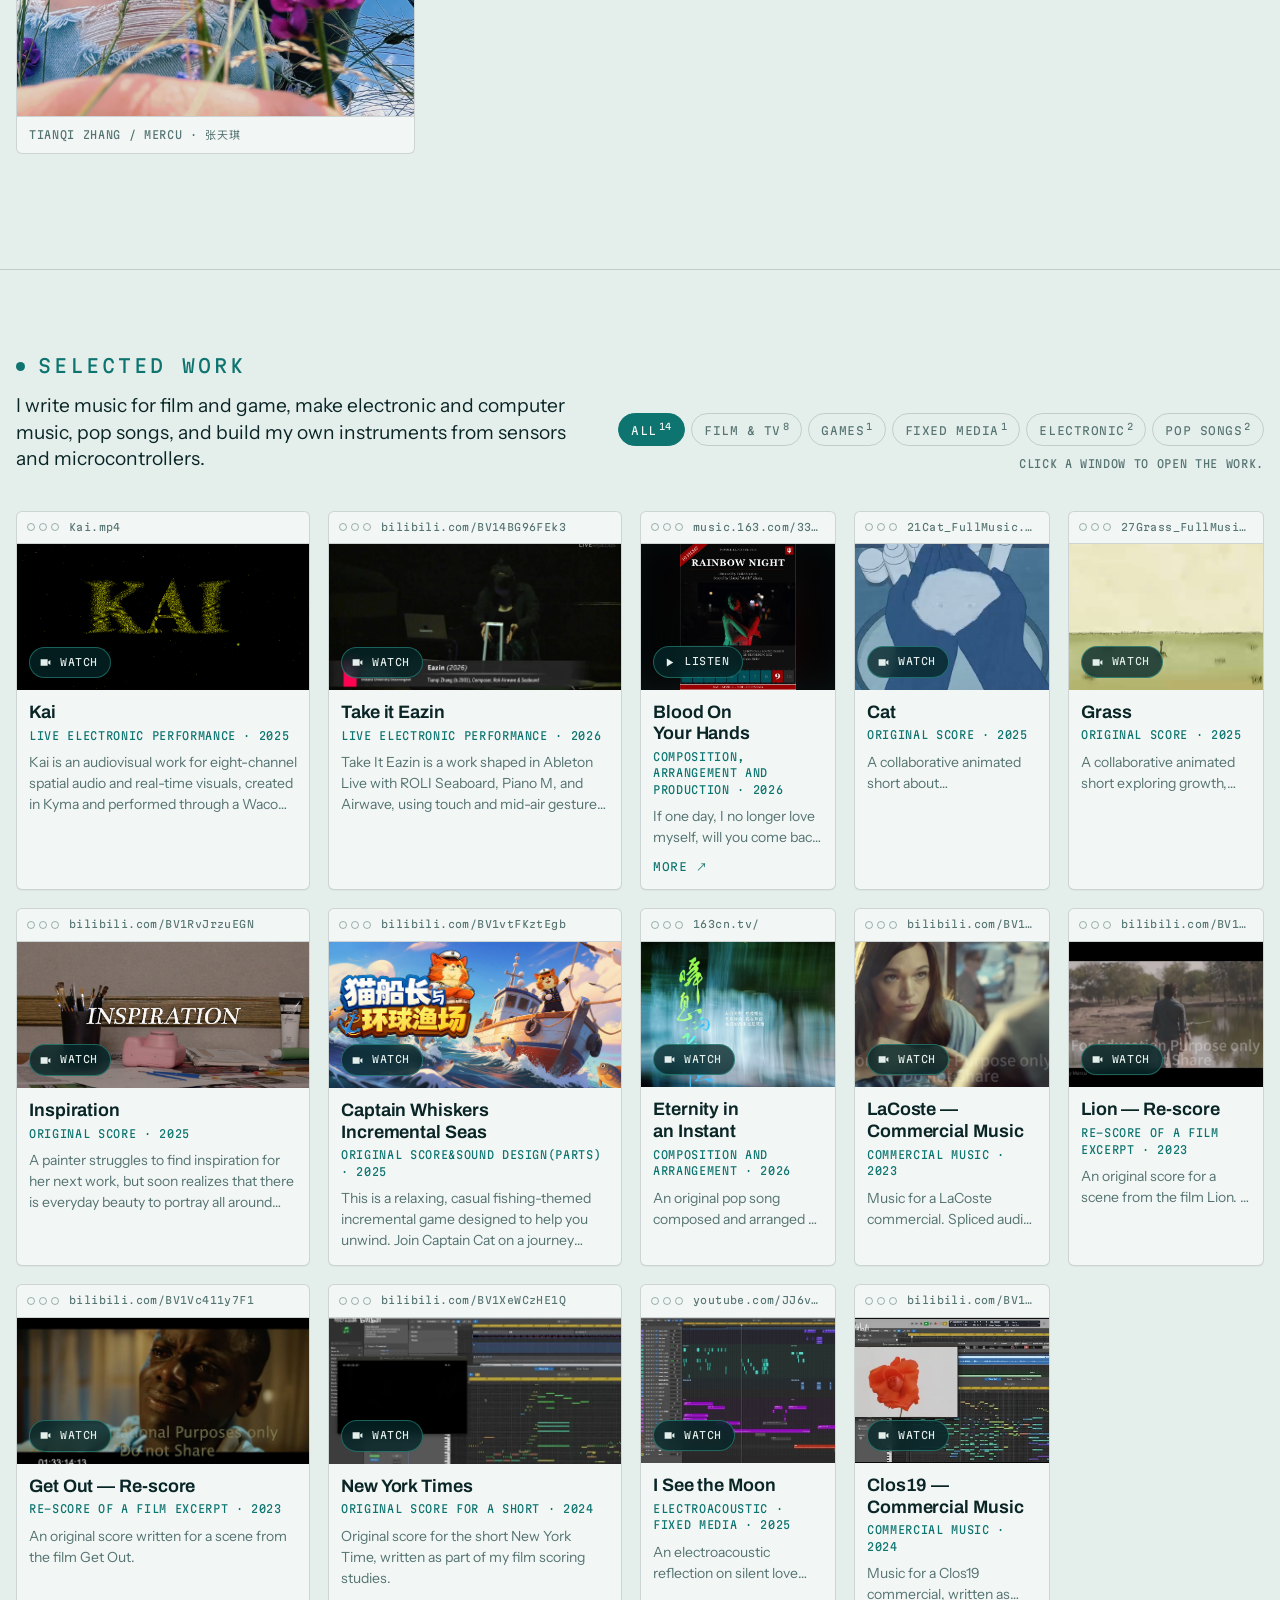
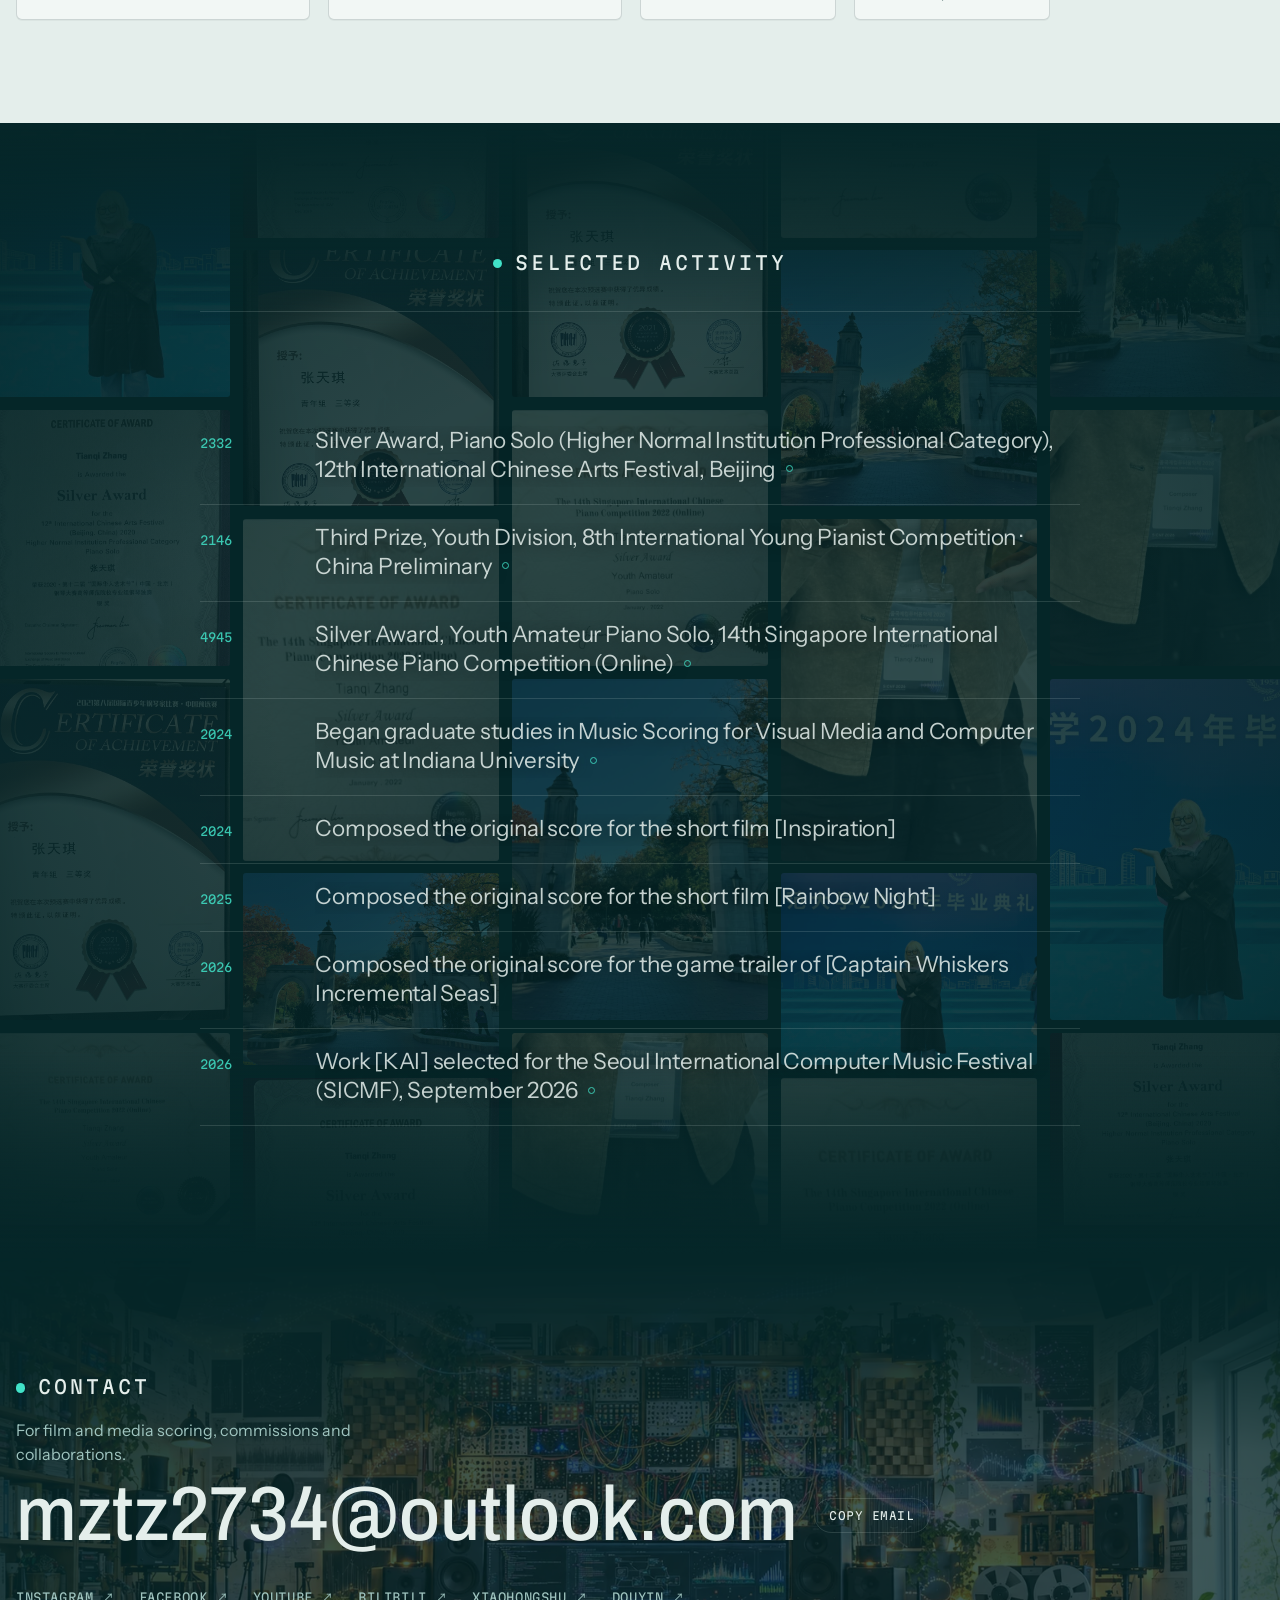
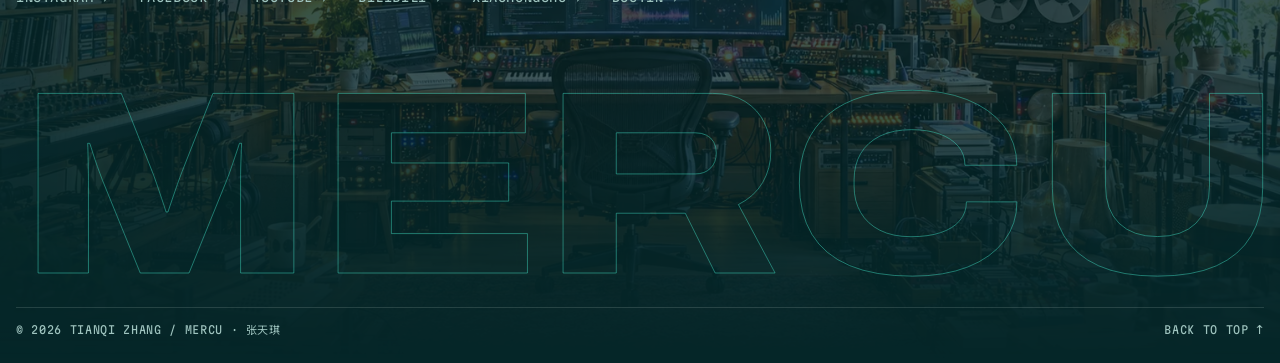
==== commit 015b66ee: "Off the name the music plays dry: effect chain is crossfaded out entirely Co-Authored-By: Claude Opu" ====
--- a/index.html
+++ b/index.html
@@ -218,6 +218,6 @@
   </div>
 </div>
 
-<script src="assets/app.js?v=20261110one" defer></script>
+<script src="assets/app.js?v=20261110dry" defer></script>
 </body>
 </html>
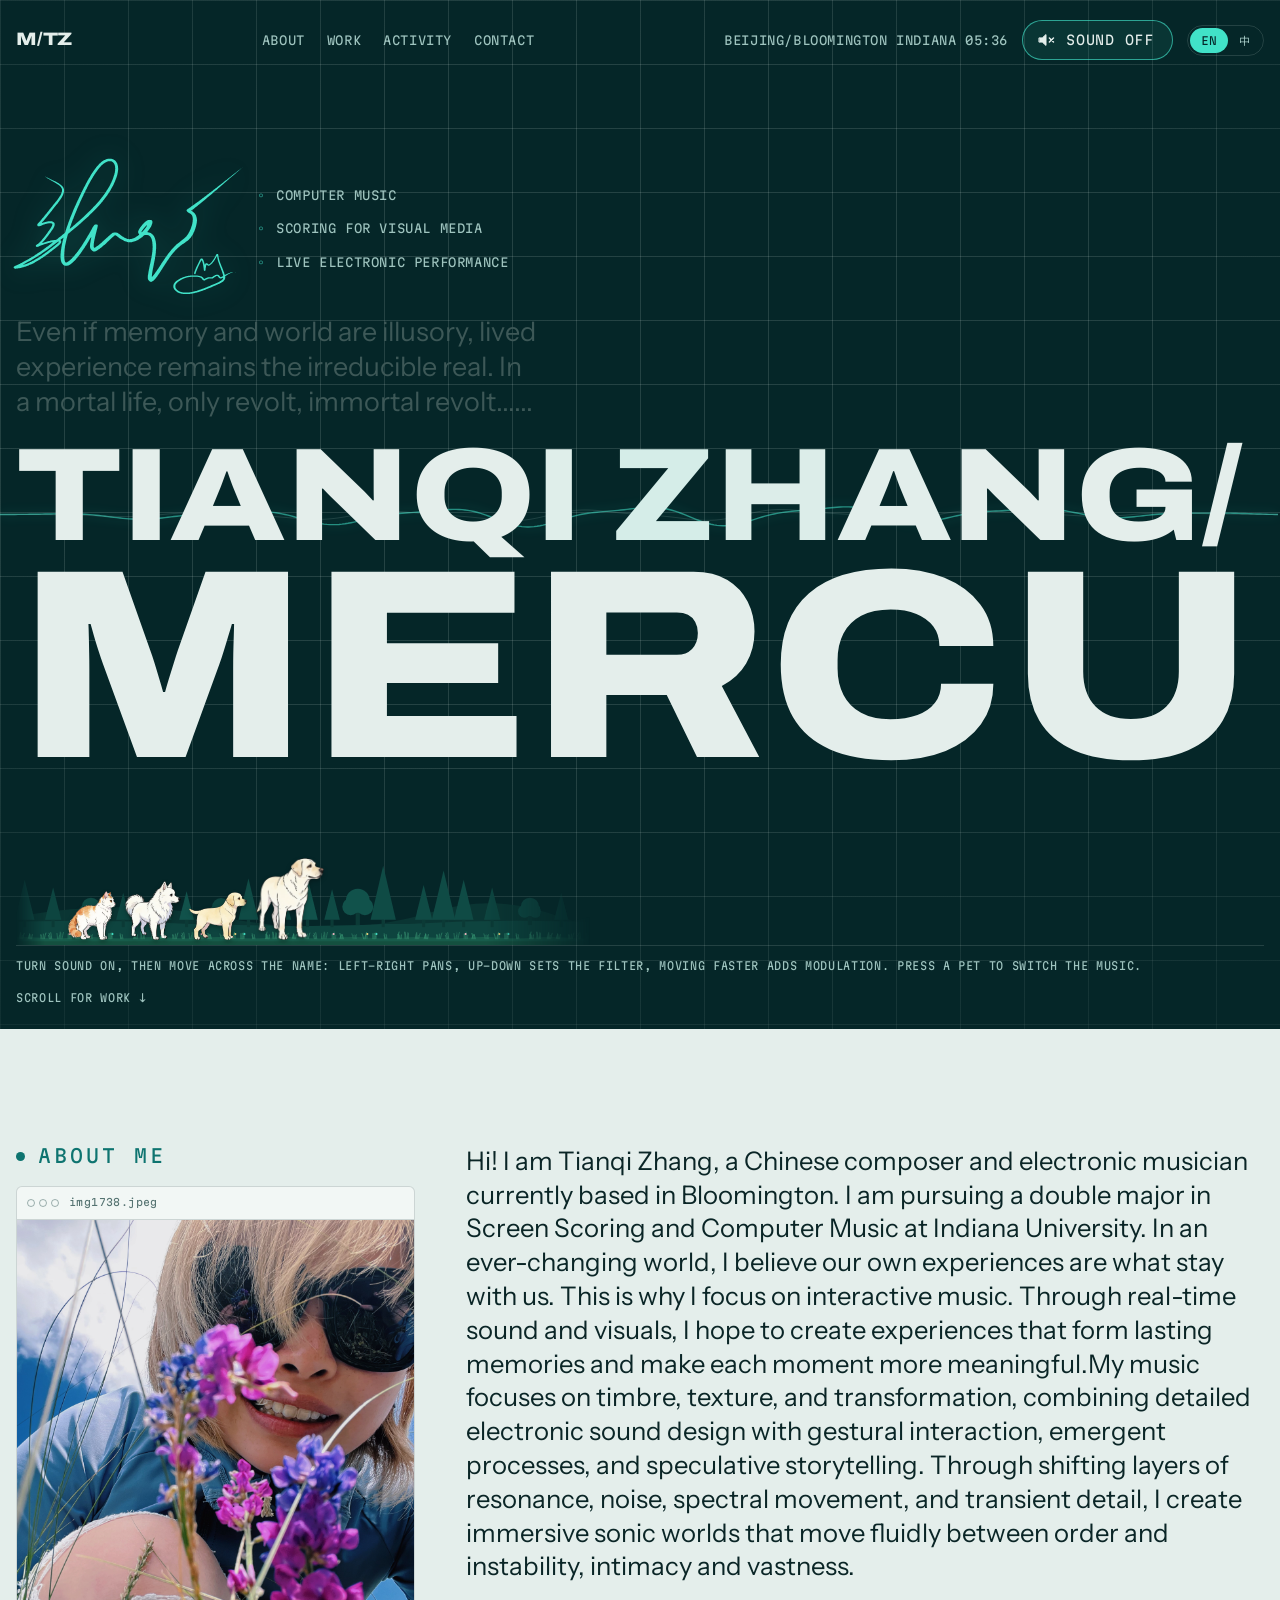
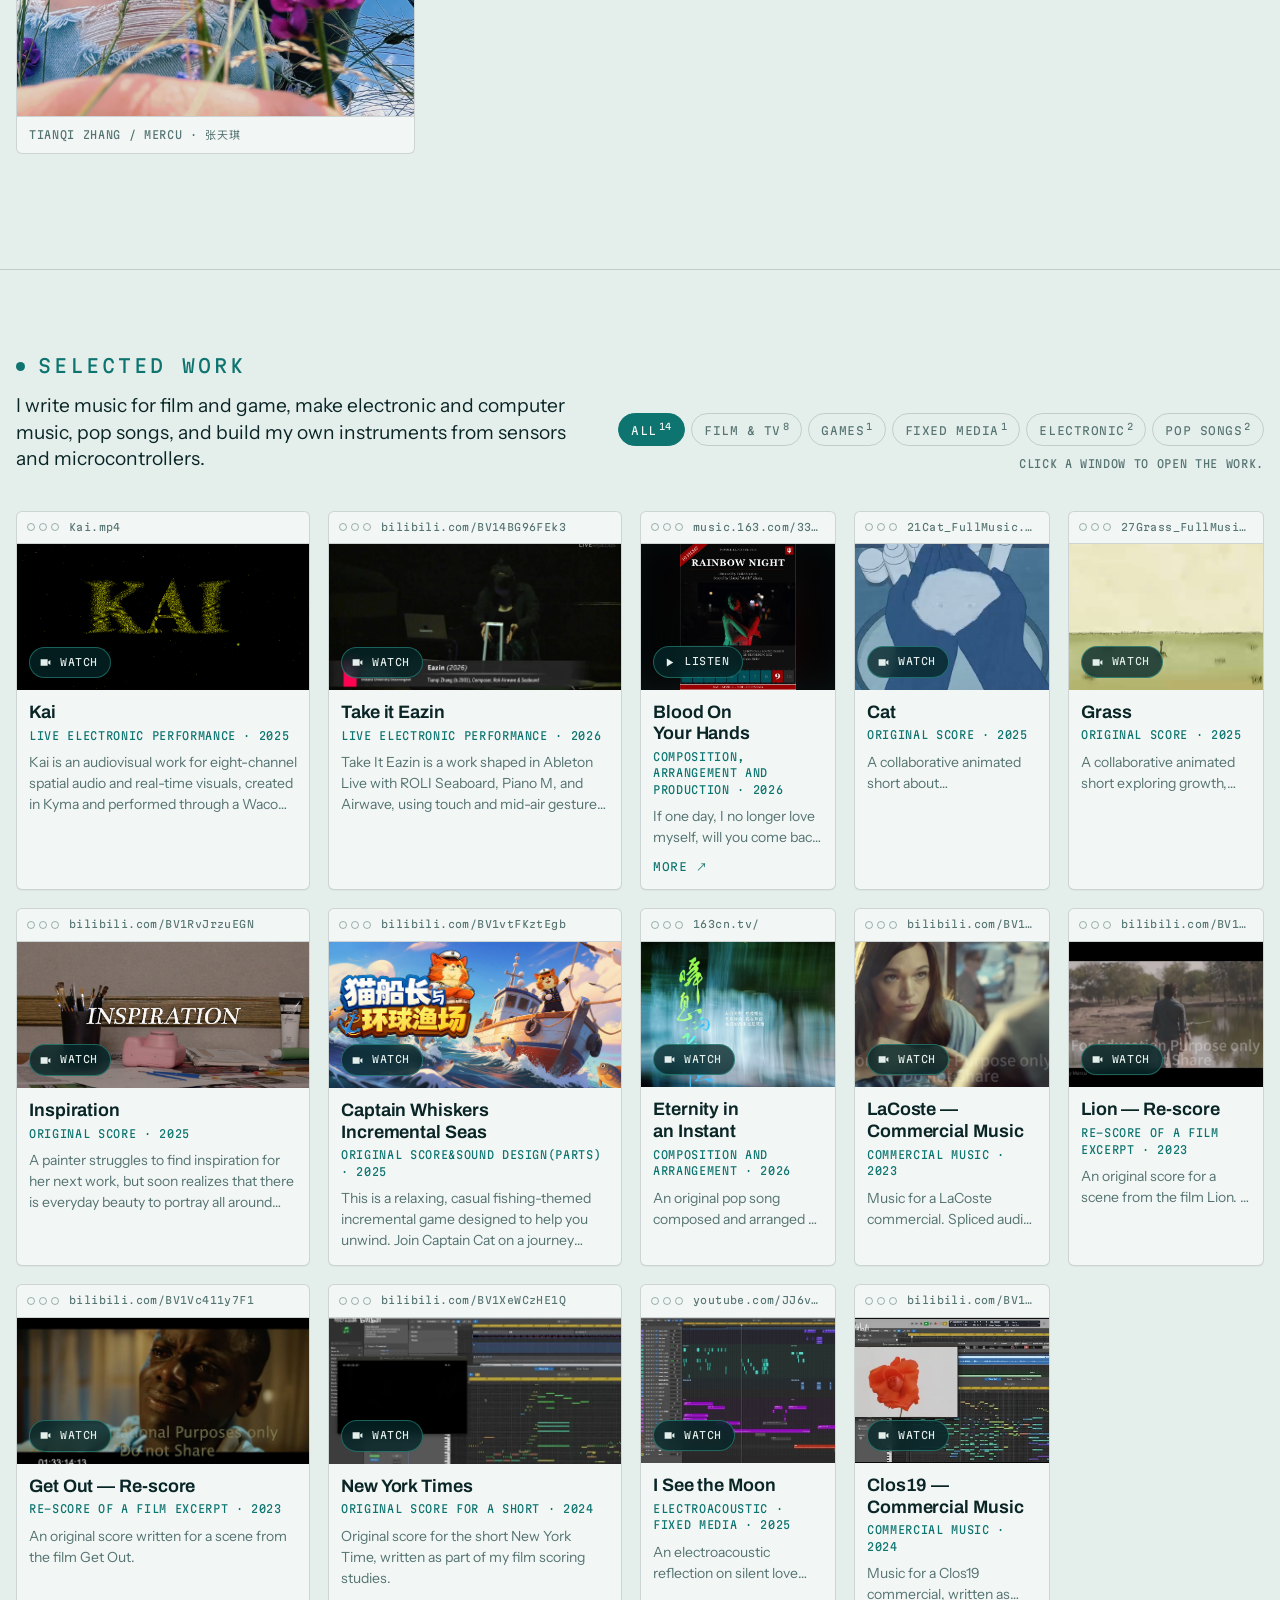
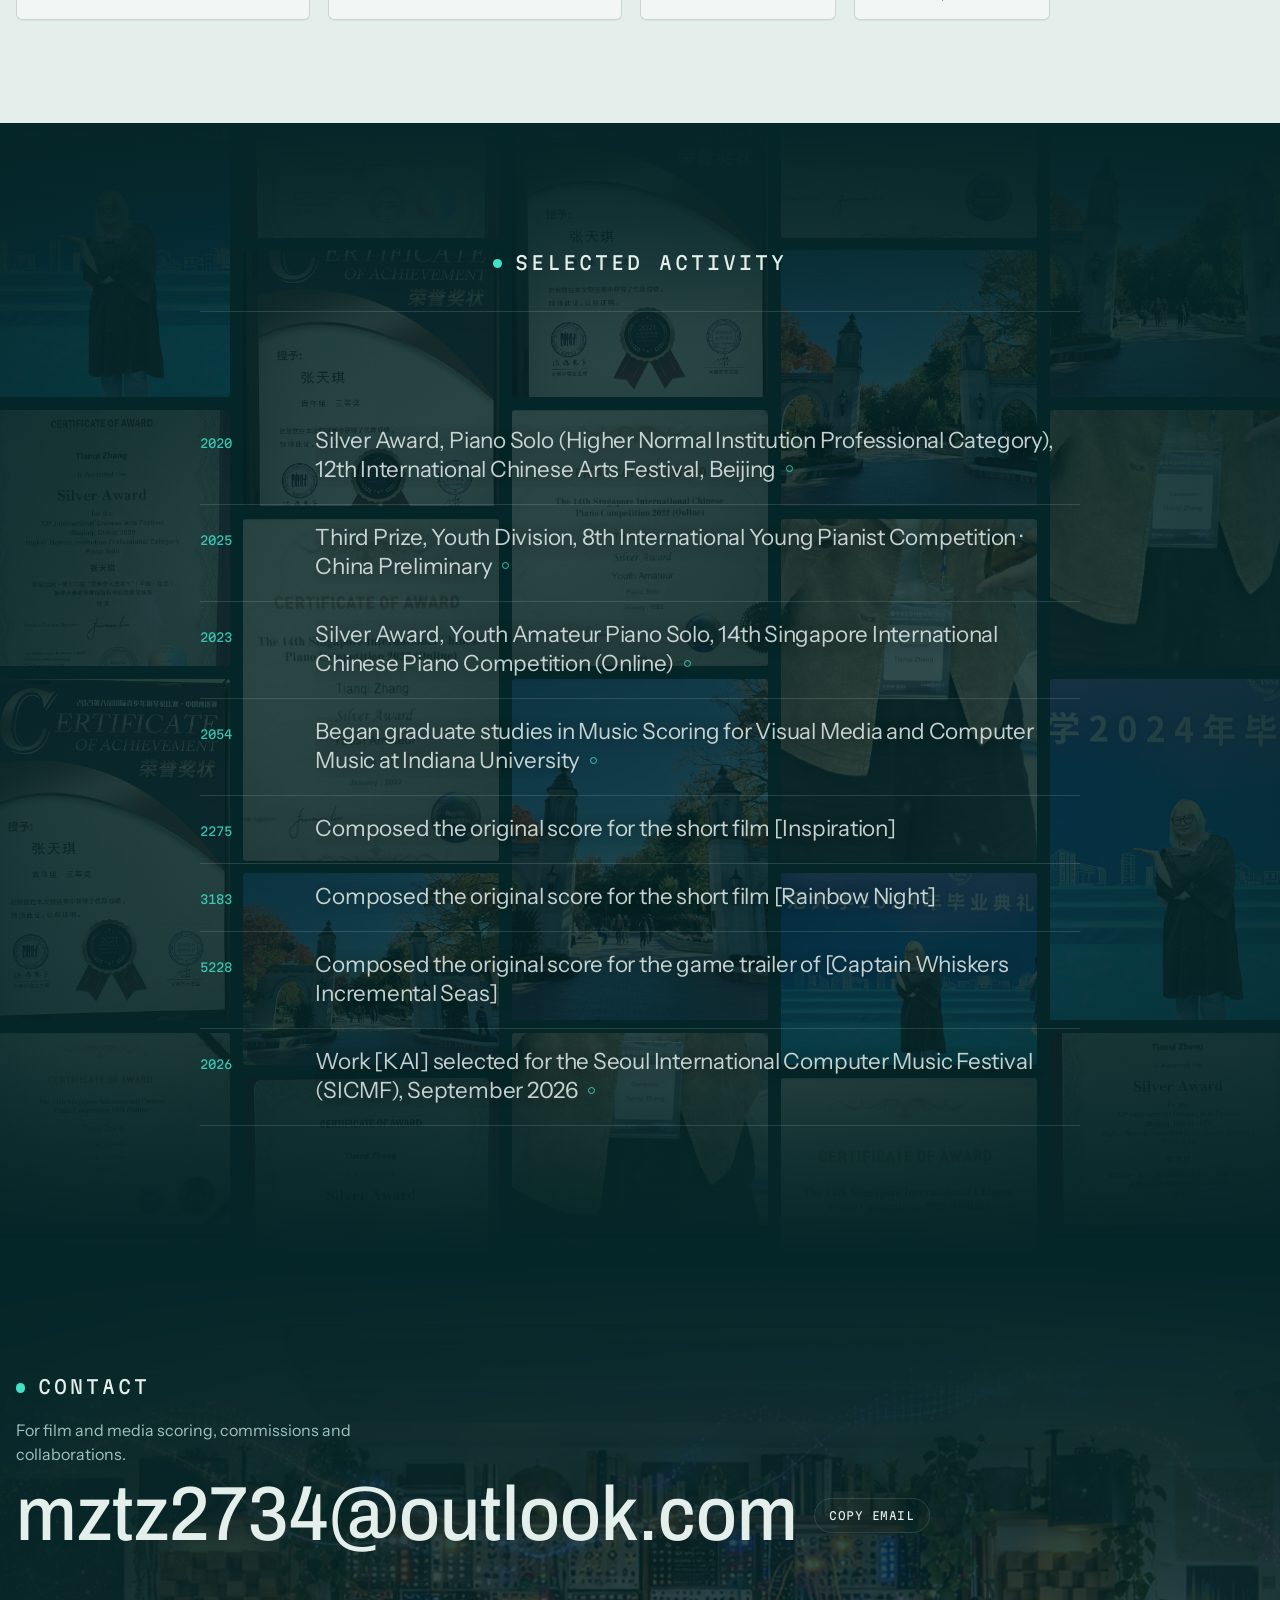
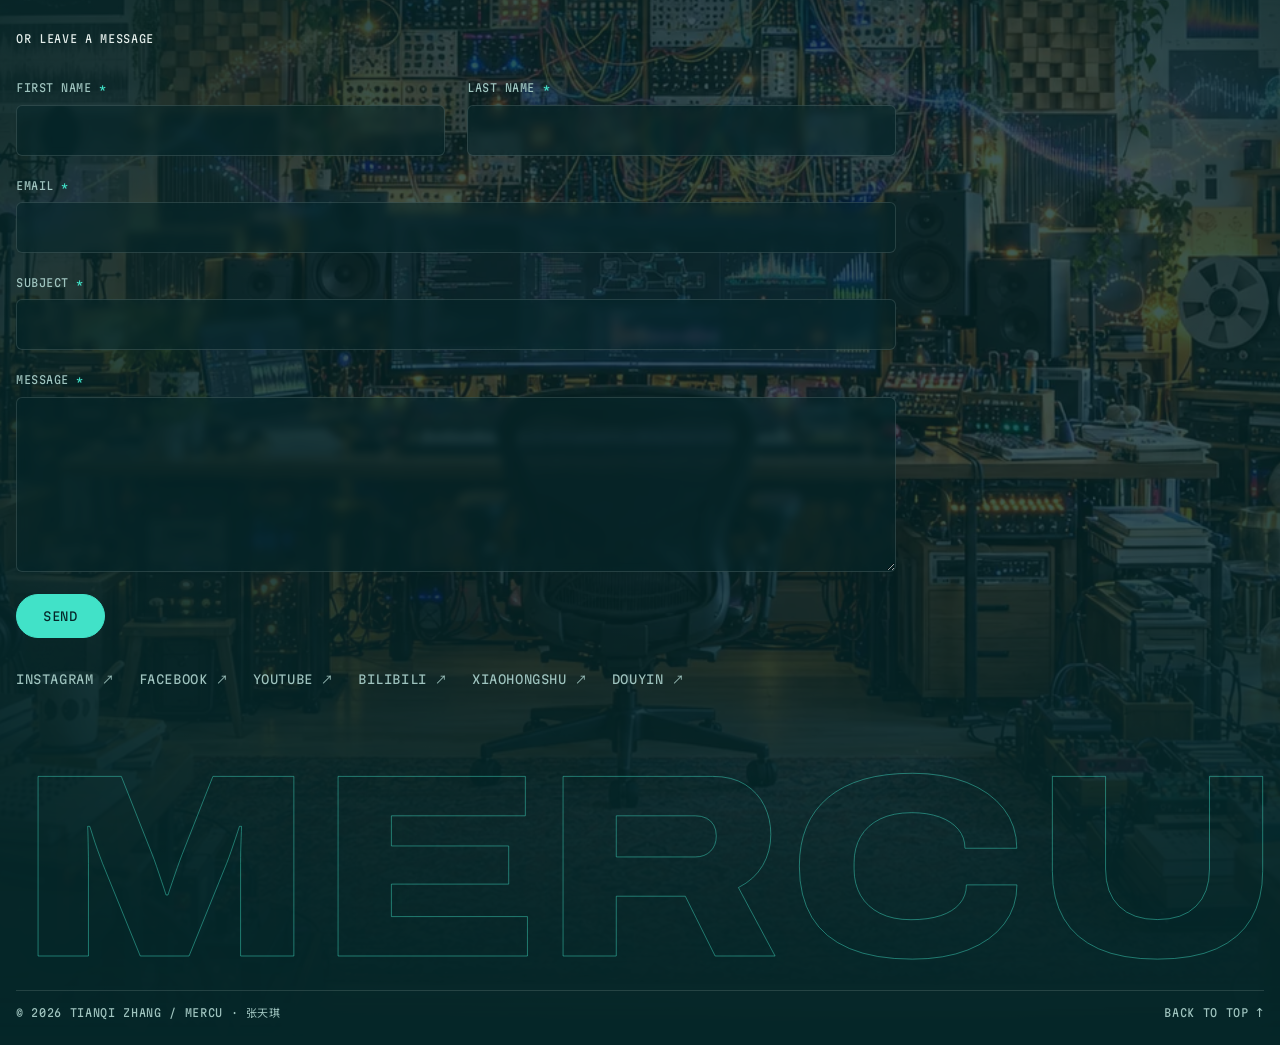
==== commit adcec7a7: "Add contact form (relayed to site email via FormSubmit, mailto fallback) Co-Authored-By: Claude Opus" ====
--- a/index.html
+++ b/index.html
@@ -9,7 +9,7 @@
 <link rel="preconnect" href="https://fonts.googleapis.com">
 <link rel="preconnect" href="https://fonts.gstatic.com" crossorigin>
 <link rel="stylesheet" href="https://fonts.googleapis.com/css2?family=Archivo:wdth,wght@62..125,100..900&family=Instrument+Sans:wght@400..600&family=Martian+Mono:wdth,wght@75..112.5,300..500&family=Noto+Sans+SC:wght@400;500;700&family=Instrument+Serif:ital@0;1&family=Noto+Serif+SC:wght@400;500;600&display=swap">
-<link rel="stylesheet" href="assets/style.css?v=20261109b">
+<link rel="stylesheet" href="assets/style.css?v=20261110form">
 </head>
 <body>
 
@@ -171,6 +171,21 @@
       <a class="email" id="email" href="#"></a>
       <button type="button" class="copy-btn" id="copyEmail" data-i18n="contact.copy">Copy email</button>
     </div>
+    <form class="cform" id="cform" novalidate>
+      <p class="label cform-title" data-i18n="form.title">Or leave a message</p>
+      <div class="cf-row cf-two">
+        <label class="cf"><span class="label"><span data-i18n="form.first">First name</span> <i>*</i></span><input name="first_name" autocomplete="given-name" required></label>
+        <label class="cf"><span class="label"><span data-i18n="form.last">Last name</span> <i>*</i></span><input name="last_name" autocomplete="family-name" required></label>
+      </div>
+      <label class="cf"><span class="label"><span data-i18n="form.email">Email</span> <i>*</i></span><input type="email" name="email" autocomplete="email" required></label>
+      <label class="cf"><span class="label"><span data-i18n="form.subject">Subject</span> <i>*</i></span><input name="subject_line" required></label>
+      <label class="cf"><span class="label"><span data-i18n="form.message">Message</span> <i>*</i></span><textarea name="message" rows="6" required></textarea></label>
+      <input type="text" name="_honey" class="cf-honey" tabindex="-1" autocomplete="off" aria-hidden="true">
+      <div class="cf-foot">
+        <button type="submit" class="cf-send" id="cfSend" data-i18n="form.send">Send</button>
+        <p class="cf-status" id="cfStatus" role="status" aria-live="polite"></p>
+      </div>
+    </form>
     <ul class="links" id="footLinks"></ul>
     <div class="footer-name" aria-hidden="true">Mercu</div>
     <div class="foot-meta label">
@@ -218,6 +233,6 @@
   </div>
 </div>
 
-<script src="assets/app.js?v=20261110dry" defer></script>
+<script src="assets/app.js?v=20261110form" defer></script>
 </body>
 </html>
--- a/assets/style.css
+++ b/assets/style.css
@@ -663,6 +663,36 @@
   padding: 8px 14px; font-family: var(--mono); font-size: 11px; text-transform: uppercase; letter-spacing: .05em;
 }
 .copy-btn:hover { border-color: var(--glow); color: var(--glow); }
+/* contact form — submissions are relayed to site.email by formsubmit.co */
+.cform { margin-top: clamp(40px, 5vw, 64px); max-width: 880px; display: grid; gap: 22px; }
+.cform-title { color: var(--paper) !important; }
+.cf-two { display: grid; grid-template-columns: 1fr 1fr; gap: 22px; }
+.cf { display: grid; gap: 8px; min-width: 0; }
+.cf .label { font-family: var(--mono); font-size: 11px; text-transform: uppercase; letter-spacing: .05em; }
+.cf .label i { font-style: normal; color: var(--glow); }
+.cf input, .cf textarea {
+  width: 100%; box-sizing: border-box; font: inherit; font-size: 16px; color: var(--paper);
+  background: rgba(5, 38, 40, .55); border: 1px solid var(--rule-dark); border-radius: 6px;
+  padding: 12px 14px; transition: border-color .2s, box-shadow .2s, background .2s;
+  -webkit-backdrop-filter: blur(4px); backdrop-filter: blur(4px);
+}
+.cf textarea { resize: vertical; min-height: 150px; }
+.cf input:focus, .cf textarea:focus { outline: none; border-color: var(--glow); box-shadow: 0 0 0 3px rgba(65, 226, 200, .18); background: rgba(5, 38, 40, .8); }
+.cform.tried .cf :invalid { border-color: #e2846f; }
+.cf-honey { position: absolute; left: -9999px; width: 1px; height: 1px; opacity: 0; }
+.cf-foot { display: flex; align-items: center; gap: 18px; flex-wrap: wrap; }
+.cf-send {
+  border: 1px solid var(--glow); background: var(--glow); color: var(--abyss); border-radius: 999px;
+  padding: 12px 26px; font-family: var(--mono); font-size: 12px; text-transform: uppercase; letter-spacing: .06em;
+  cursor: pointer; transition: background .2s, color .2s, opacity .2s;
+}
+.cf-send:hover { background: transparent; color: var(--glow); }
+.cf-send:disabled { opacity: .5; cursor: progress; }
+.cf-status { margin: 0; font-size: 14px; color: var(--mist); }
+.cf-status.ok { color: var(--glow); }
+.cf-status.err { color: #e2846f; }
+.cf-status a { color: inherit; }
+@media (max-width: 600px) { .cf-two { grid-template-columns: 1fr; } }
 .links { list-style: none; margin: 28px 0 0; padding: 0; display: flex; flex-wrap: wrap; gap: 8px 24px; }
 .links a { font-family: var(--mono); font-size: 12px; text-transform: uppercase; letter-spacing: .05em; text-decoration: none; color: var(--mist); }
 .links a:hover { color: var(--glow); }
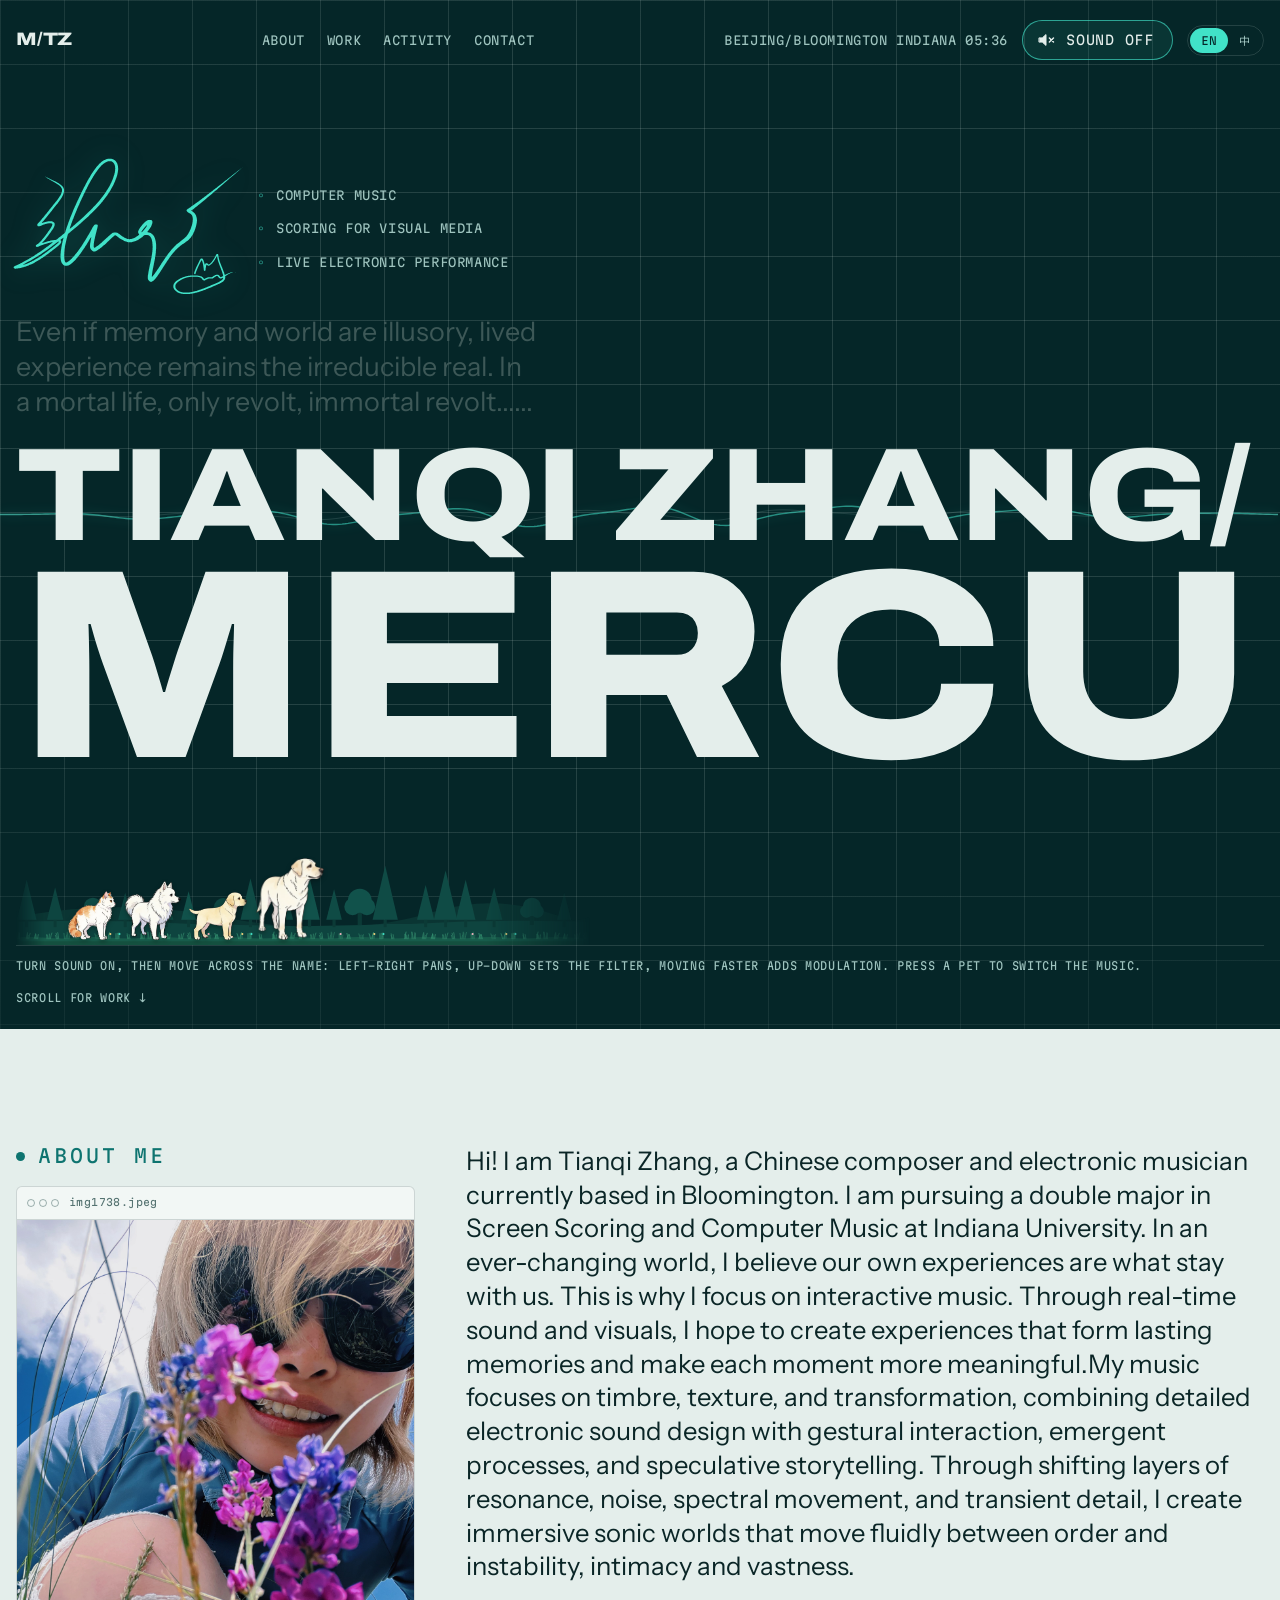
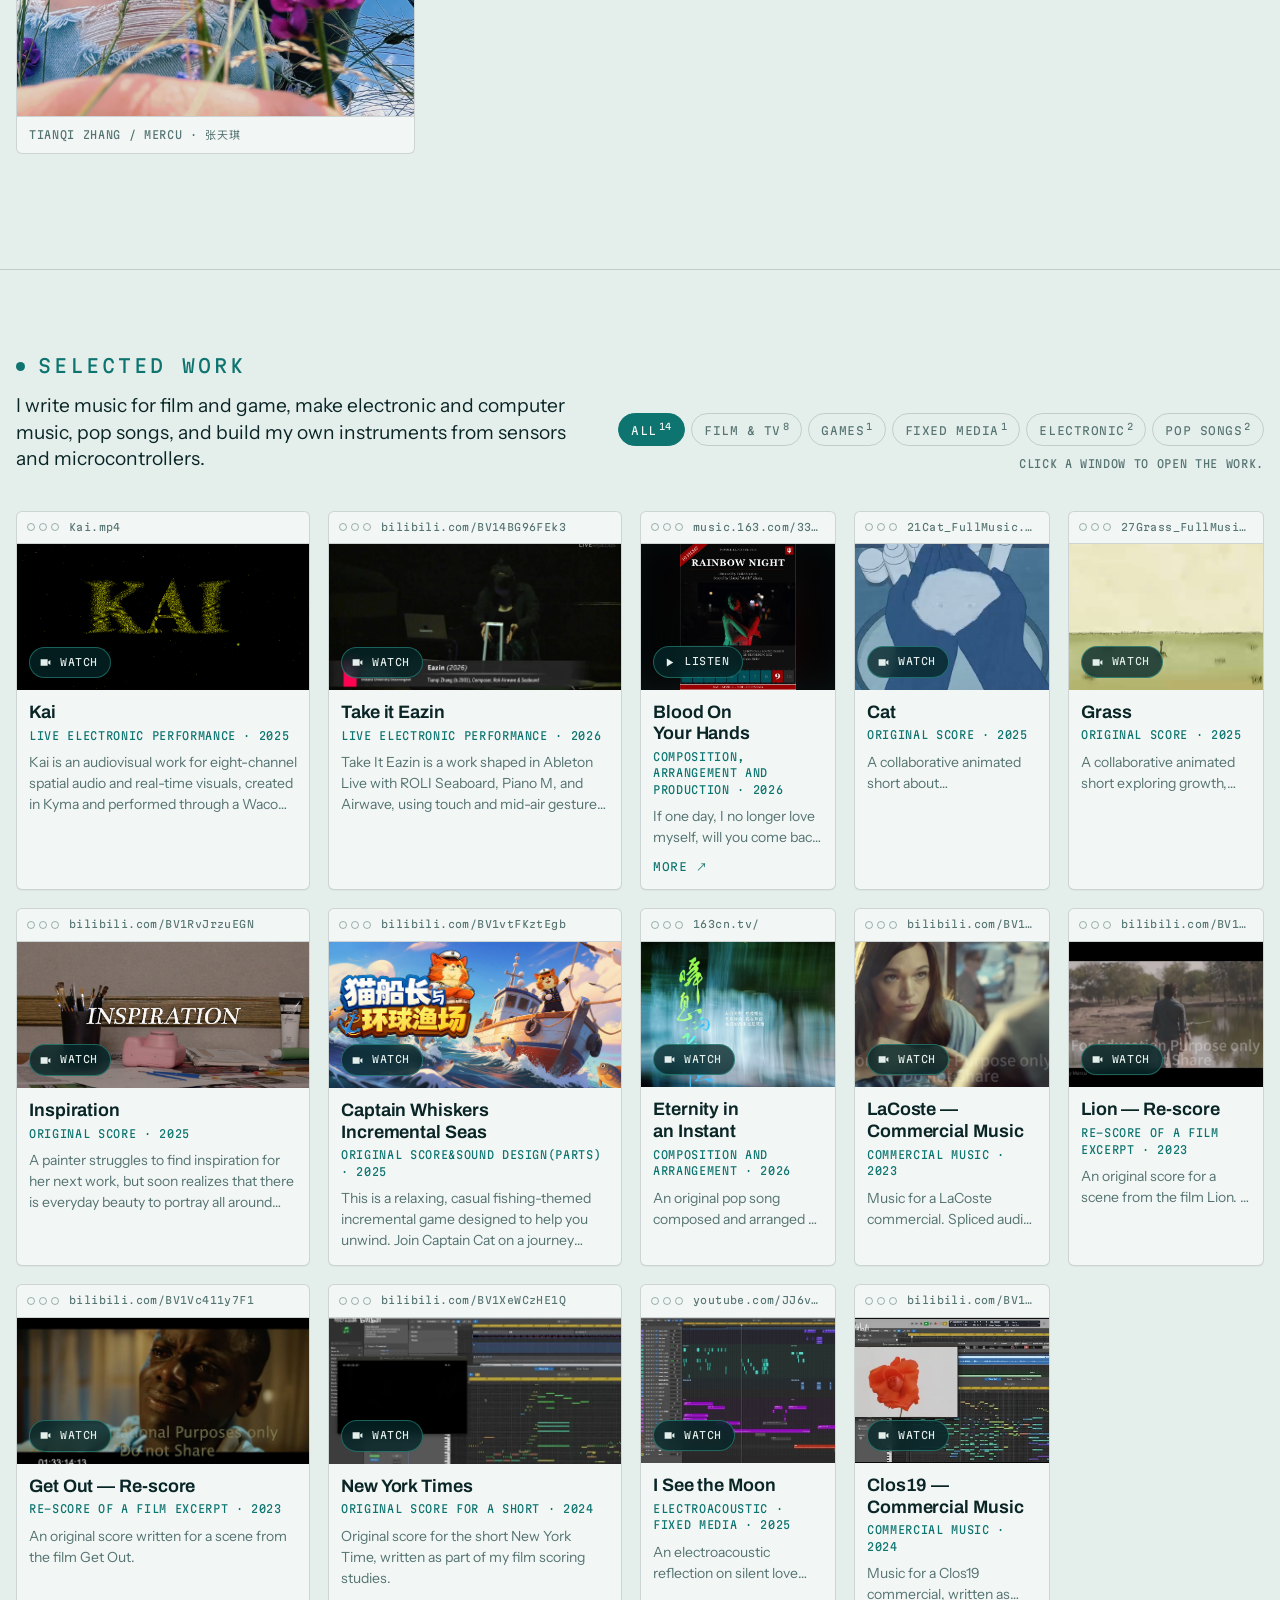
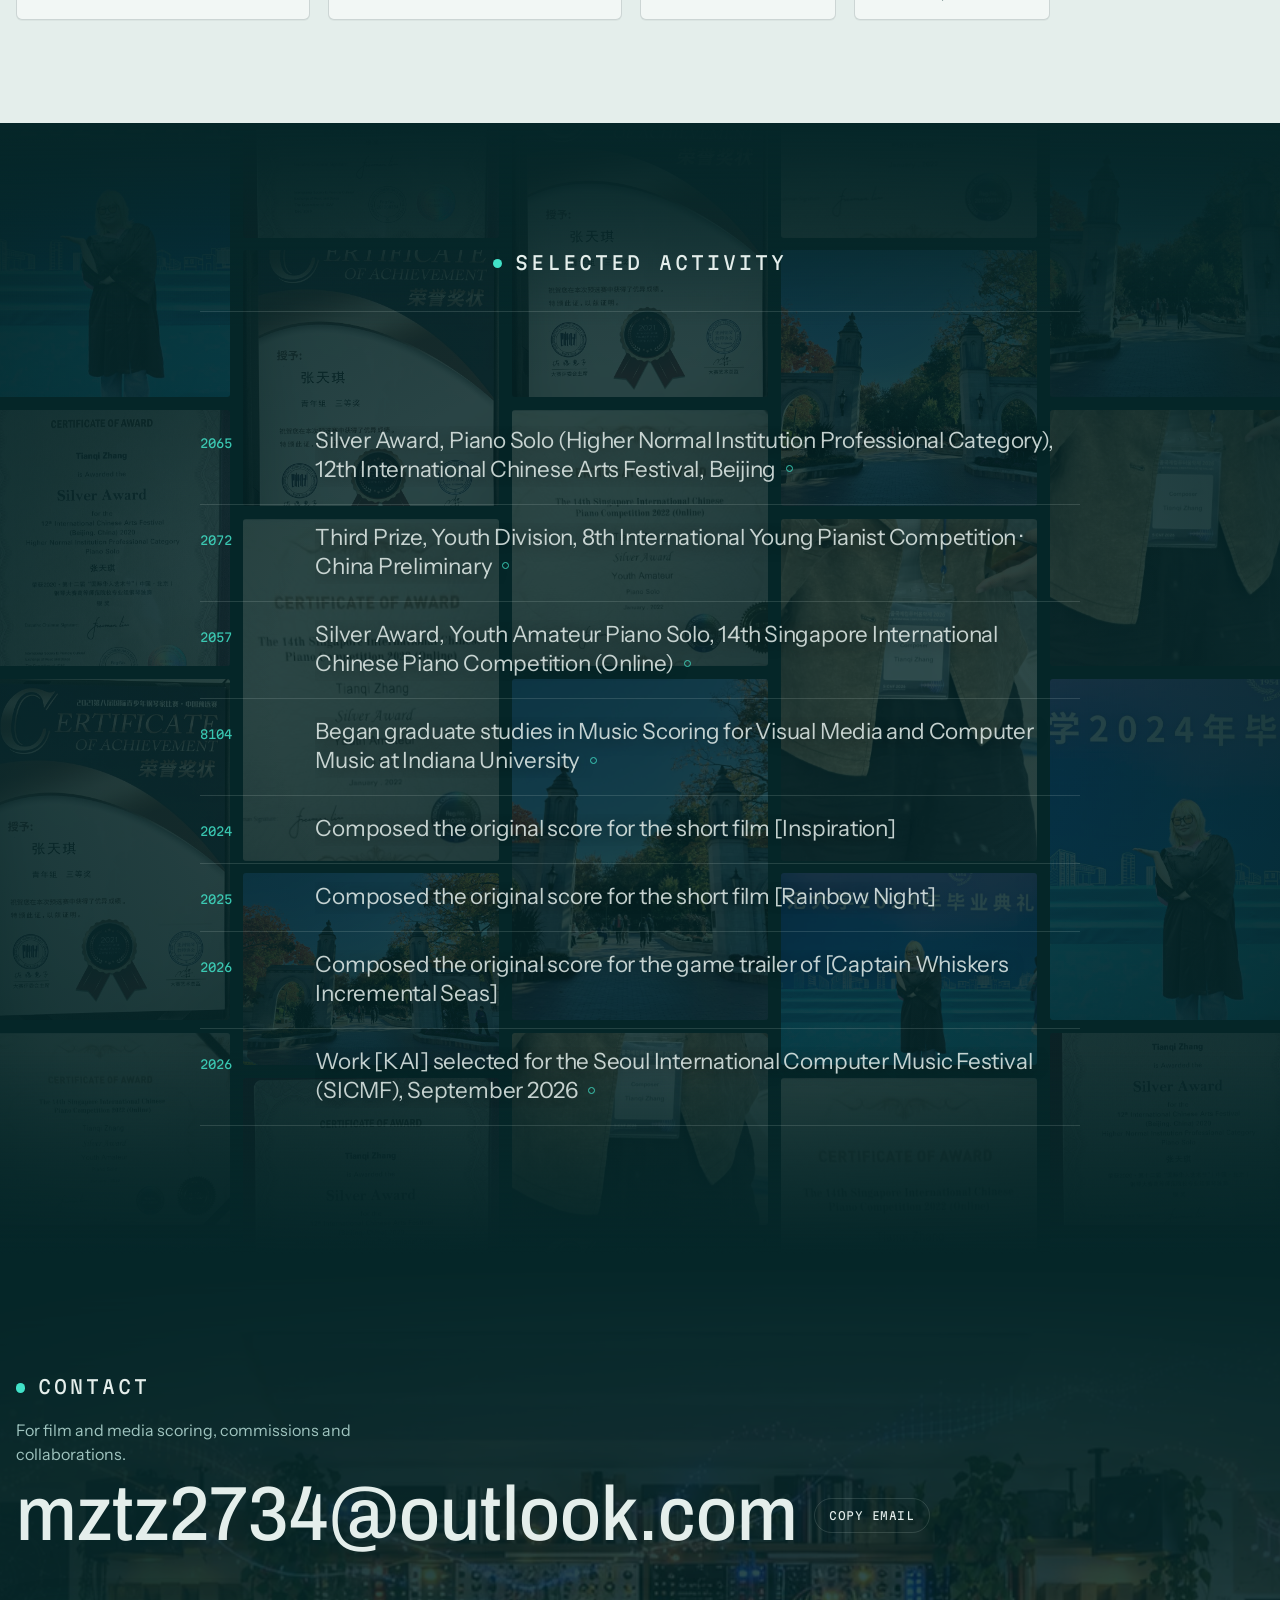
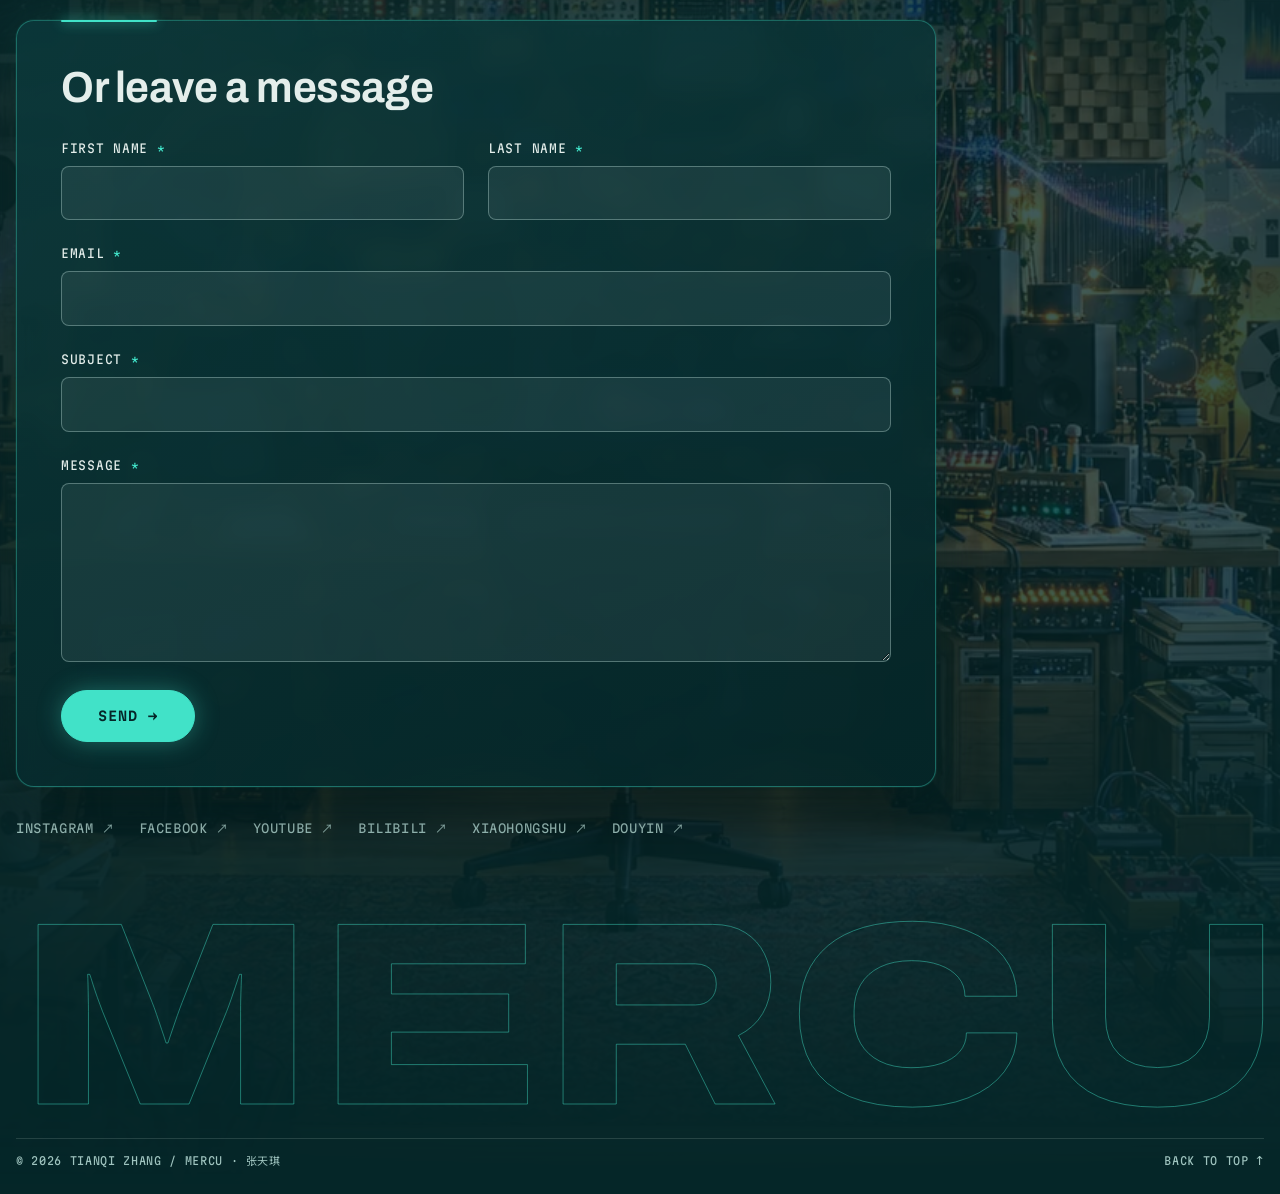
==== commit 4d3edbf6: "Make contact form more prominent: glowing panel, larger title, brighter fields and send button Co-Au" ====
--- a/index.html
+++ b/index.html
@@ -9,7 +9,7 @@
 <link rel="preconnect" href="https://fonts.googleapis.com">
 <link rel="preconnect" href="https://fonts.gstatic.com" crossorigin>
 <link rel="stylesheet" href="https://fonts.googleapis.com/css2?family=Archivo:wdth,wght@62..125,100..900&family=Instrument+Sans:wght@400..600&family=Martian+Mono:wdth,wght@75..112.5,300..500&family=Noto+Sans+SC:wght@400;500;700&family=Instrument+Serif:ital@0;1&family=Noto+Serif+SC:wght@400;500;600&display=swap">
-<link rel="stylesheet" href="assets/style.css?v=20261110form">
+<link rel="stylesheet" href="assets/style.css?v=20261110form2">
 </head>
 <body>
 
--- a/assets/style.css
+++ b/assets/style.css
@@ -664,29 +664,46 @@
 }
 .copy-btn:hover { border-color: var(--glow); color: var(--glow); }
 /* contact form — submissions are relayed to site.email by formsubmit.co */
-.cform { margin-top: clamp(40px, 5vw, 64px); max-width: 880px; display: grid; gap: 22px; }
-.cform-title { color: var(--paper) !important; }
-.cf-two { display: grid; grid-template-columns: 1fr 1fr; gap: 22px; }
-.cf { display: grid; gap: 8px; min-width: 0; }
-.cf .label { font-family: var(--mono); font-size: 11px; text-transform: uppercase; letter-spacing: .05em; }
+.cform {
+  position: relative; margin-top: clamp(40px, 5vw, 64px); max-width: 920px; display: grid; gap: 24px;
+  padding: clamp(24px, 3.6vw, 44px);
+  background: linear-gradient(160deg, rgba(11, 58, 60, .82), rgba(5, 38, 40, .9));
+  border: 1px solid rgba(65, 226, 200, .35); border-radius: 18px;
+  box-shadow: 0 0 0 1px rgba(65, 226, 200, .06), 0 24px 60px rgba(0, 0, 0, .45), 0 0 48px rgba(65, 226, 200, .12);
+  -webkit-backdrop-filter: blur(10px); backdrop-filter: blur(10px);
+}
+.cform::before {
+  content: ""; position: absolute; left: clamp(24px, 3.6vw, 44px); top: -1px; width: 96px; height: 2px;
+  background: var(--glow); box-shadow: 0 0 12px var(--glow); border-radius: 2px;
+}
+.cform-title {
+  margin: 0 0 4px; color: var(--paper) !important;
+  font-family: var(--display) !important; font-variation-settings: "wdth" 95, "wght" 650;
+  font-size: clamp(26px, 3.4vw, 44px) !important; line-height: 1.05; letter-spacing: -.01em !important; text-transform: none !important;
+}
+.cf-two { display: grid; grid-template-columns: 1fr 1fr; gap: 24px; }
+.cf { display: grid; gap: 9px; min-width: 0; }
+.cf .label { font-family: var(--mono); font-size: 12px; text-transform: uppercase; letter-spacing: .06em; color: var(--paper) !important; }
 .cf .label i { font-style: normal; color: var(--glow); }
 .cf input, .cf textarea {
   width: 100%; box-sizing: border-box; font: inherit; font-size: 16px; color: var(--paper);
-  background: rgba(5, 38, 40, .55); border: 1px solid var(--rule-dark); border-radius: 6px;
-  padding: 12px 14px; transition: border-color .2s, box-shadow .2s, background .2s;
-  -webkit-backdrop-filter: blur(4px); backdrop-filter: blur(4px);
-}
-.cf textarea { resize: vertical; min-height: 150px; }
-.cf input:focus, .cf textarea:focus { outline: none; border-color: var(--glow); box-shadow: 0 0 0 3px rgba(65, 226, 200, .18); background: rgba(5, 38, 40, .8); }
+  background: rgba(228, 238, 235, .07); border: 1px solid rgba(159, 196, 191, .45); border-radius: 8px;
+  padding: 14px 16px; transition: border-color .2s, box-shadow .2s, background .2s;
+}
+.cf input:hover, .cf textarea:hover { border-color: rgba(65, 226, 200, .7); }
+.cf textarea { resize: vertical; min-height: 160px; }
+.cf input:focus, .cf textarea:focus { outline: none; border-color: var(--glow); box-shadow: 0 0 0 3px rgba(65, 226, 200, .22), 0 0 18px rgba(65, 226, 200, .2); background: rgba(228, 238, 235, .11); }
 .cform.tried .cf :invalid { border-color: #e2846f; }
 .cf-honey { position: absolute; left: -9999px; width: 1px; height: 1px; opacity: 0; }
-.cf-foot { display: flex; align-items: center; gap: 18px; flex-wrap: wrap; }
+.cf-foot { display: flex; align-items: center; gap: 18px; flex-wrap: wrap; margin-top: 4px; }
 .cf-send {
   border: 1px solid var(--glow); background: var(--glow); color: var(--abyss); border-radius: 999px;
-  padding: 12px 26px; font-family: var(--mono); font-size: 12px; text-transform: uppercase; letter-spacing: .06em;
-  cursor: pointer; transition: background .2s, color .2s, opacity .2s;
-}
-.cf-send:hover { background: transparent; color: var(--glow); }
+  padding: 15px 36px; font-family: var(--mono); font-size: 13px; font-weight: 600; text-transform: uppercase; letter-spacing: .08em;
+  cursor: pointer; box-shadow: 0 0 24px rgba(65, 226, 200, .35);
+  transition: background .2s, color .2s, opacity .2s, box-shadow .2s, transform .2s;
+}
+.cf-send::after { content: " →"; }
+.cf-send:hover { background: transparent; color: var(--glow); box-shadow: 0 0 32px rgba(65, 226, 200, .5); transform: translateY(-1px); }
 .cf-send:disabled { opacity: .5; cursor: progress; }
 .cf-status { margin: 0; font-size: 14px; color: var(--mist); }
 .cf-status.ok { color: var(--glow); }
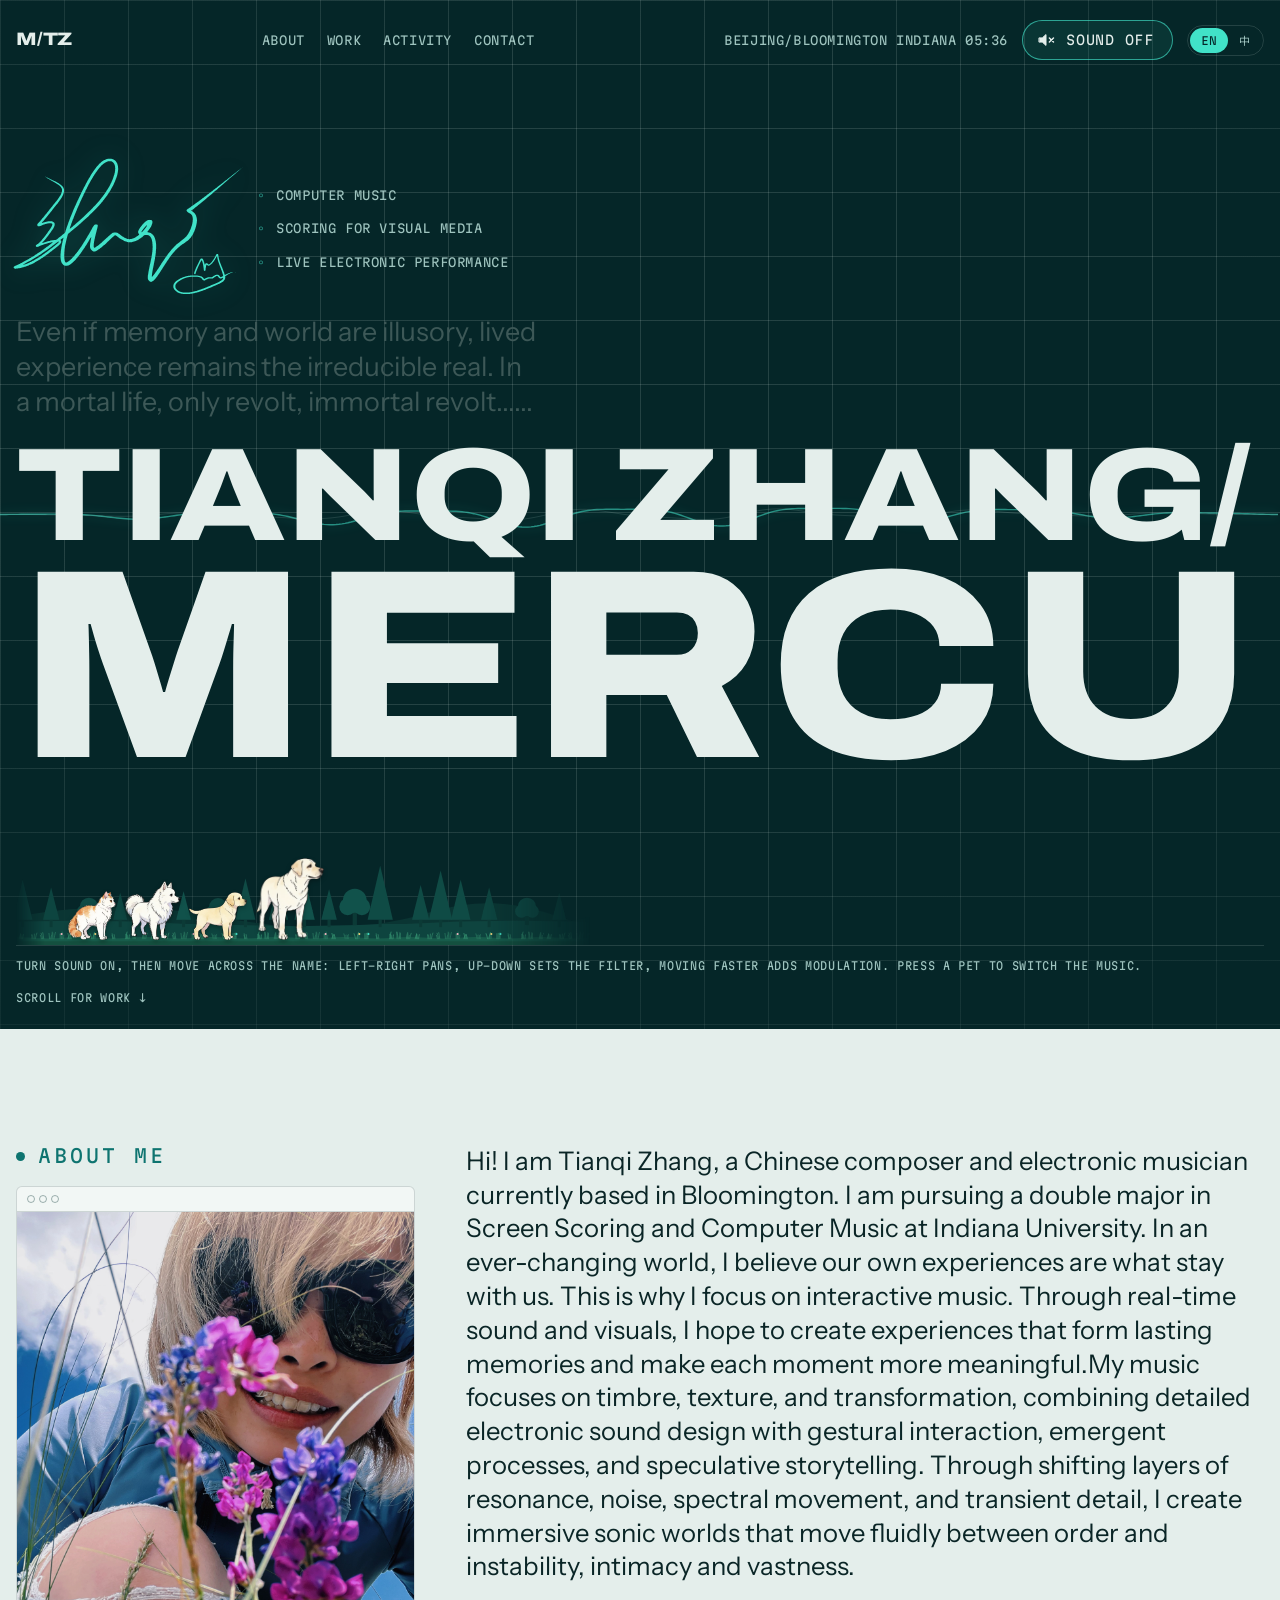
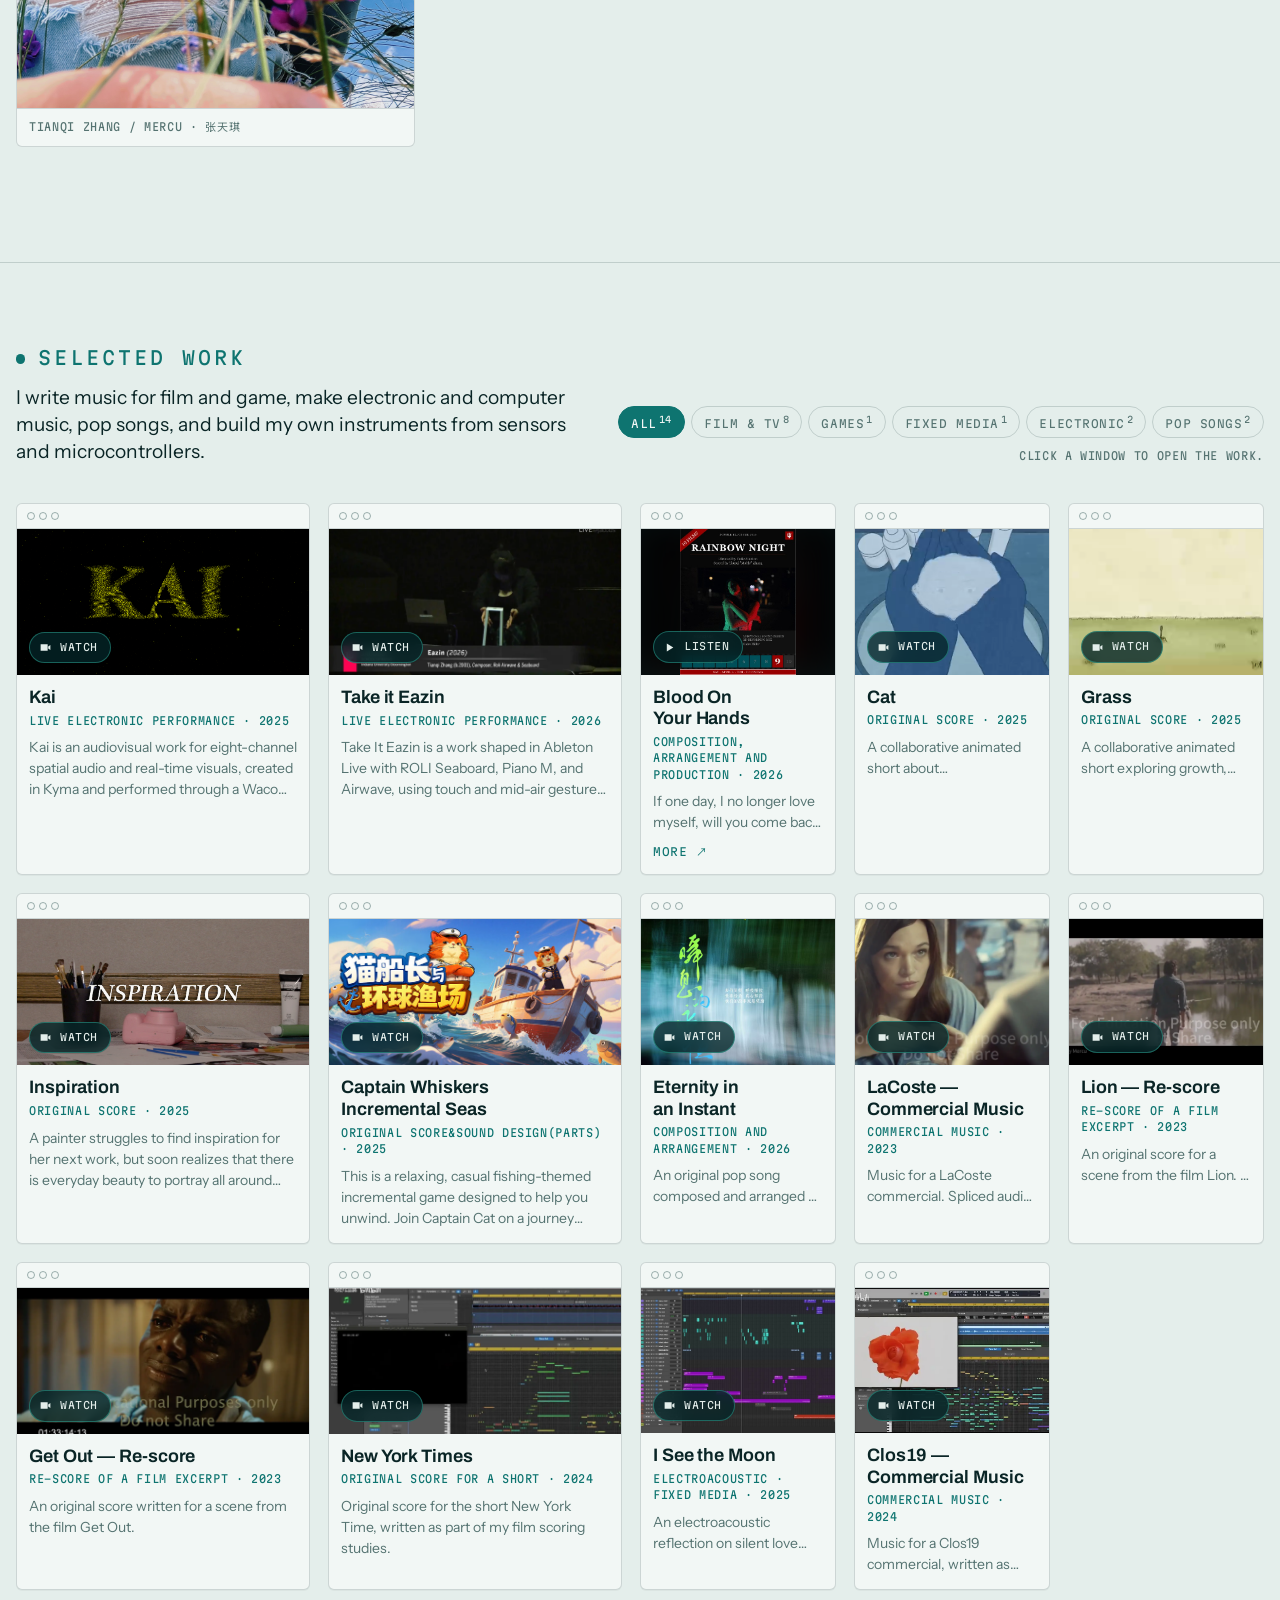
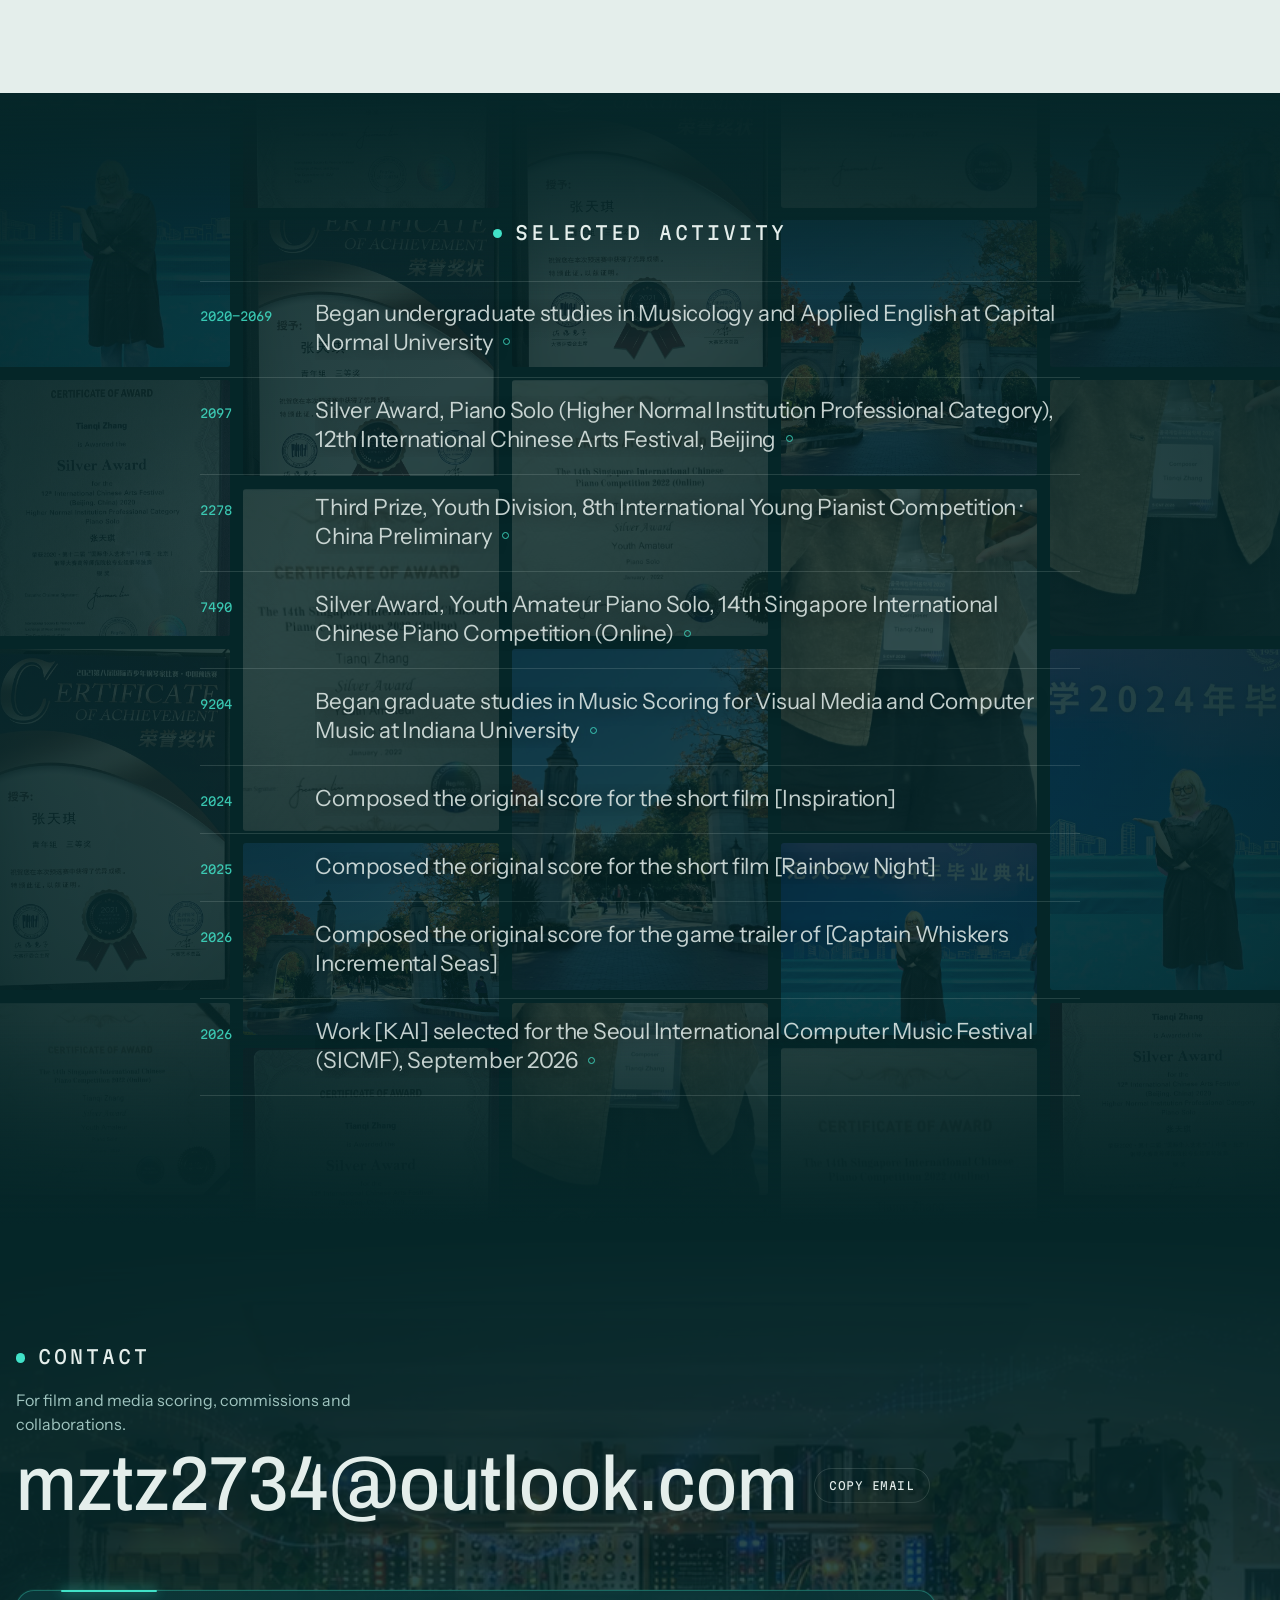
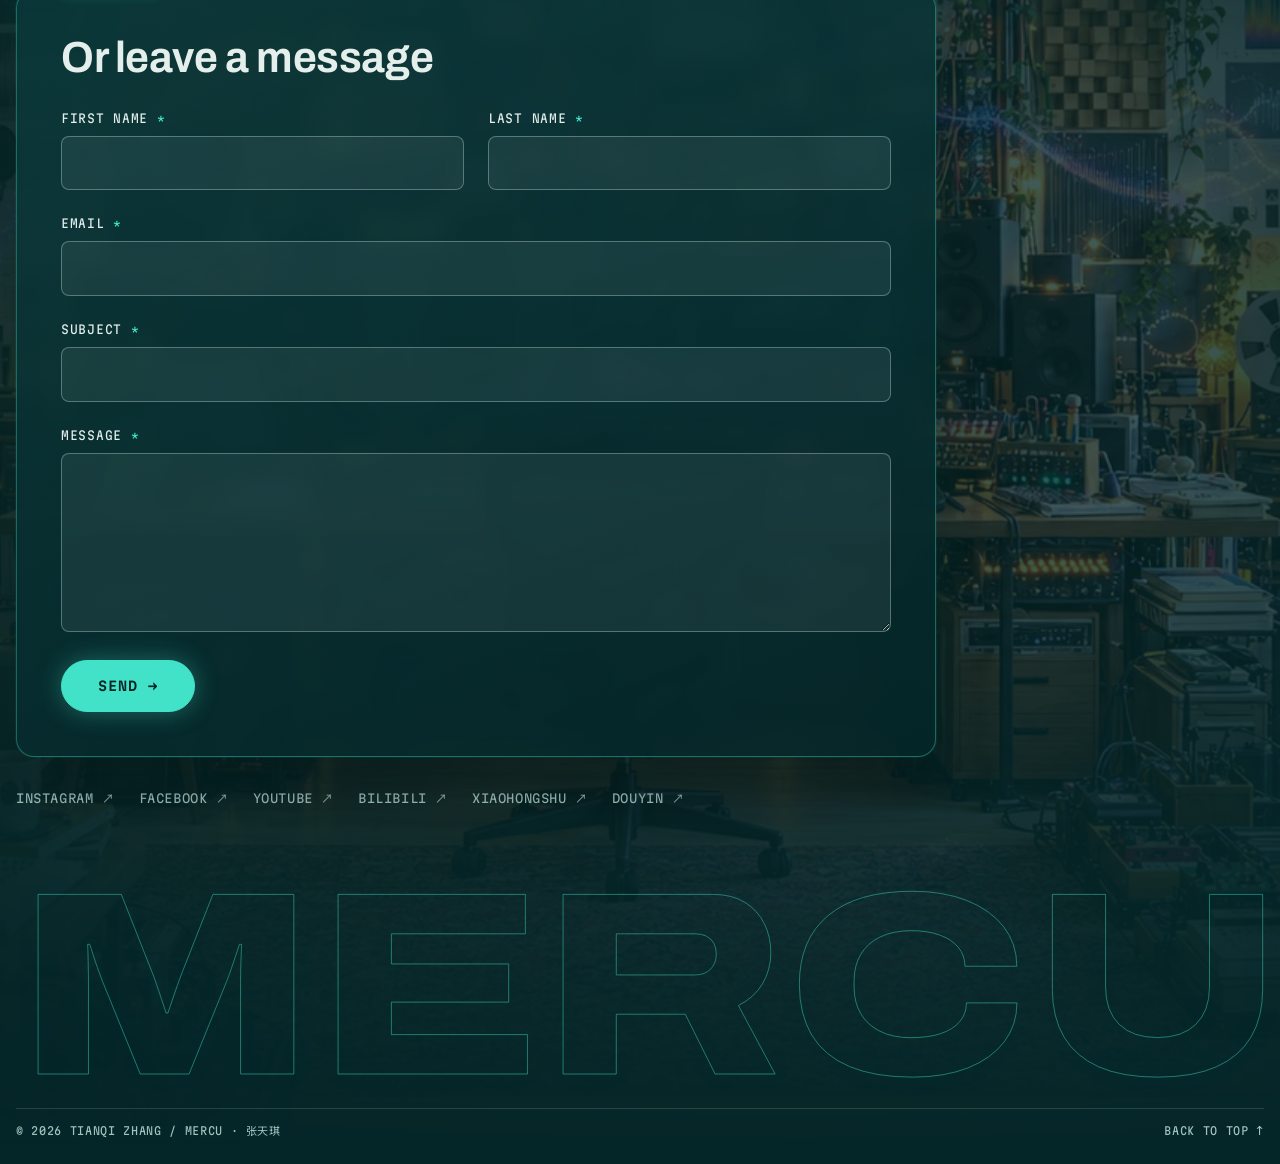
==== commit 9f83b0b1: "Hide file names in window title bars (portrait, works, video modal, work page) Co-Authored-By: Claud" ====
--- a/index.html
+++ b/index.html
@@ -9,7 +9,7 @@
 <link rel="preconnect" href="https://fonts.googleapis.com">
 <link rel="preconnect" href="https://fonts.gstatic.com" crossorigin>
 <link rel="stylesheet" href="https://fonts.googleapis.com/css2?family=Archivo:wdth,wght@62..125,100..900&family=Instrument+Sans:wght@400..600&family=Martian+Mono:wdth,wght@75..112.5,300..500&family=Noto+Sans+SC:wght@400;500;700&family=Instrument+Serif:ital@0;1&family=Noto+Serif+SC:wght@400;500;600&display=swap">
-<link rel="stylesheet" href="assets/style.css?v=20261110form2">
+<link rel="stylesheet" href="assets/style.css?v=20261110nofile">
 </head>
 <body>
 
--- a/assets/style.css
+++ b/assets/style.css
@@ -409,7 +409,7 @@
 .win-dots i { width: 8px; height: 8px; border-radius: 50%; border: 1px solid currentColor; opacity: .55; }
 .win.playing .win-dots i:first-child { background: var(--glow); border-color: var(--glow); opacity: 1; }
 .win-fig { flex: none; color: var(--teal); }
-.win-file { white-space: nowrap; overflow: hidden; text-overflow: ellipsis; text-transform: none; min-width: 0; }
+.win-file { display: none; } /* file names in window bars are hidden (user request) */
 
 .win-view {
   position: relative; display: block; width: 100%;
